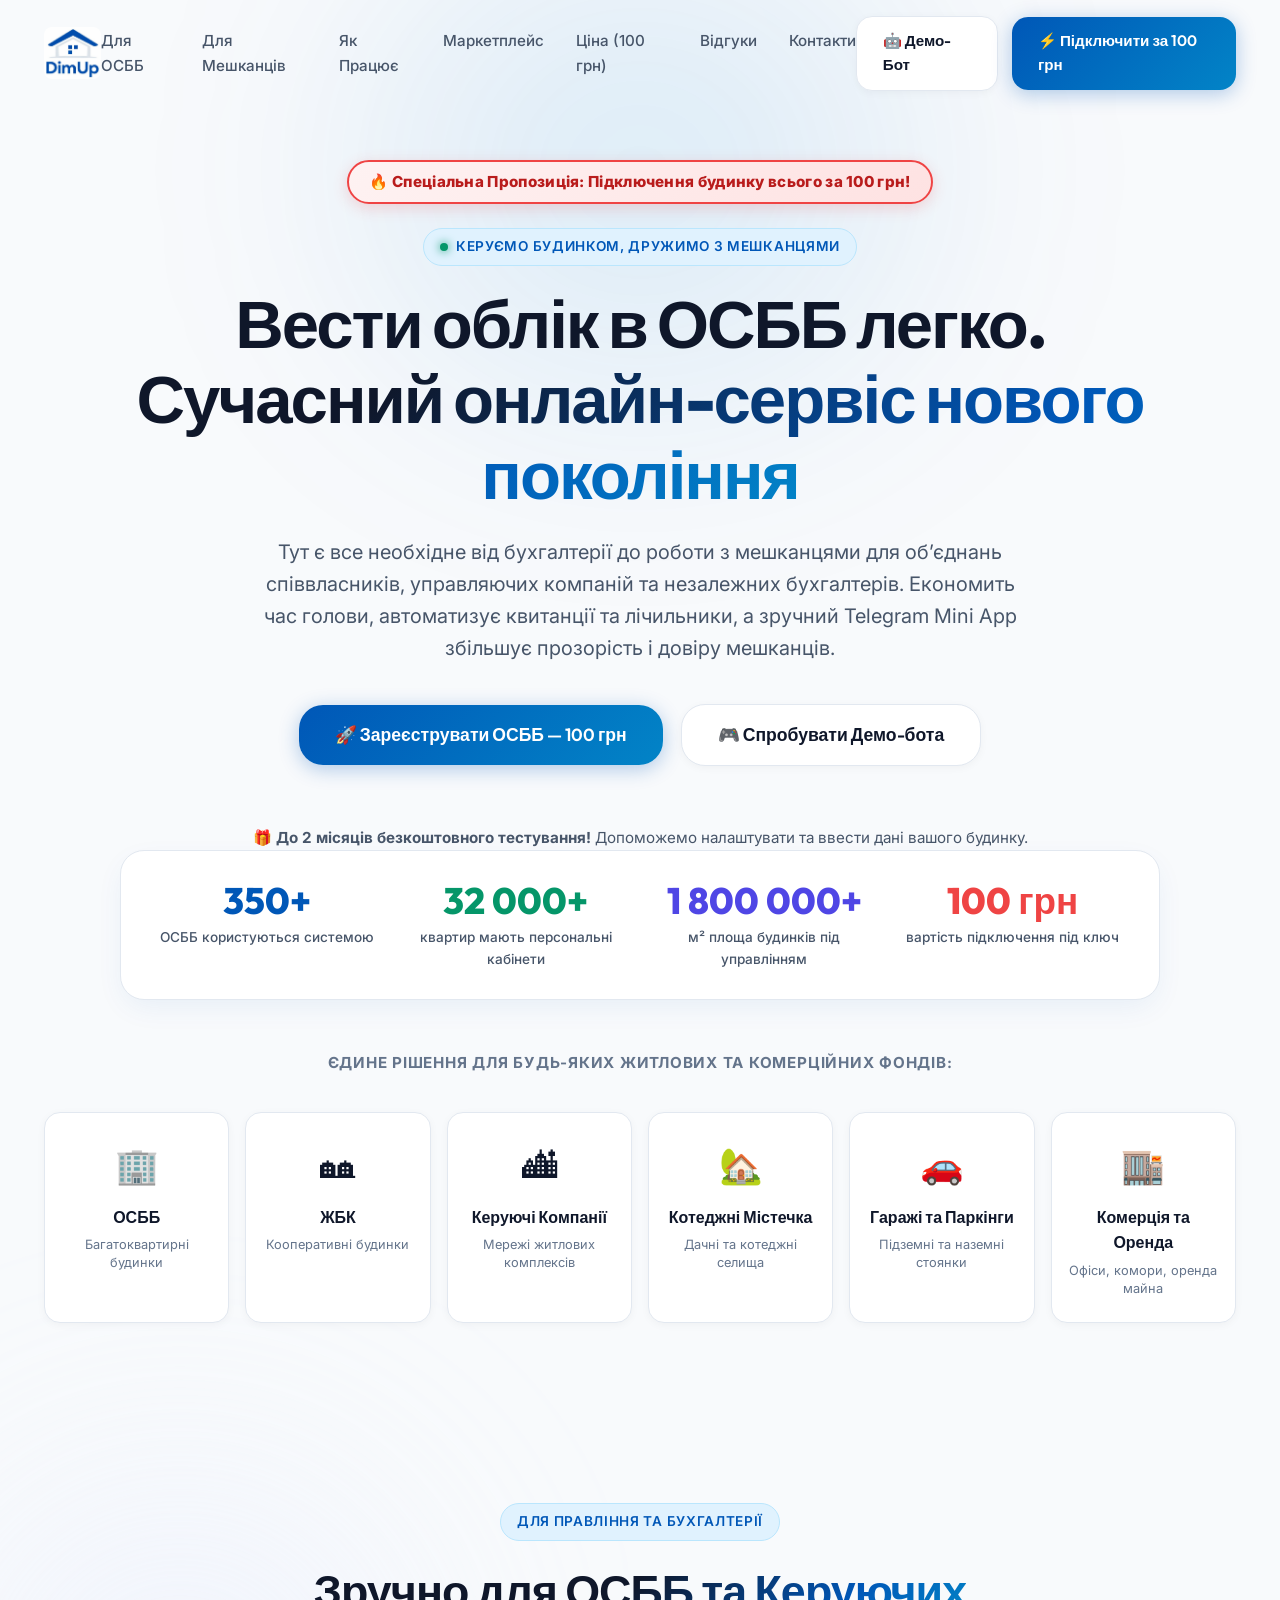
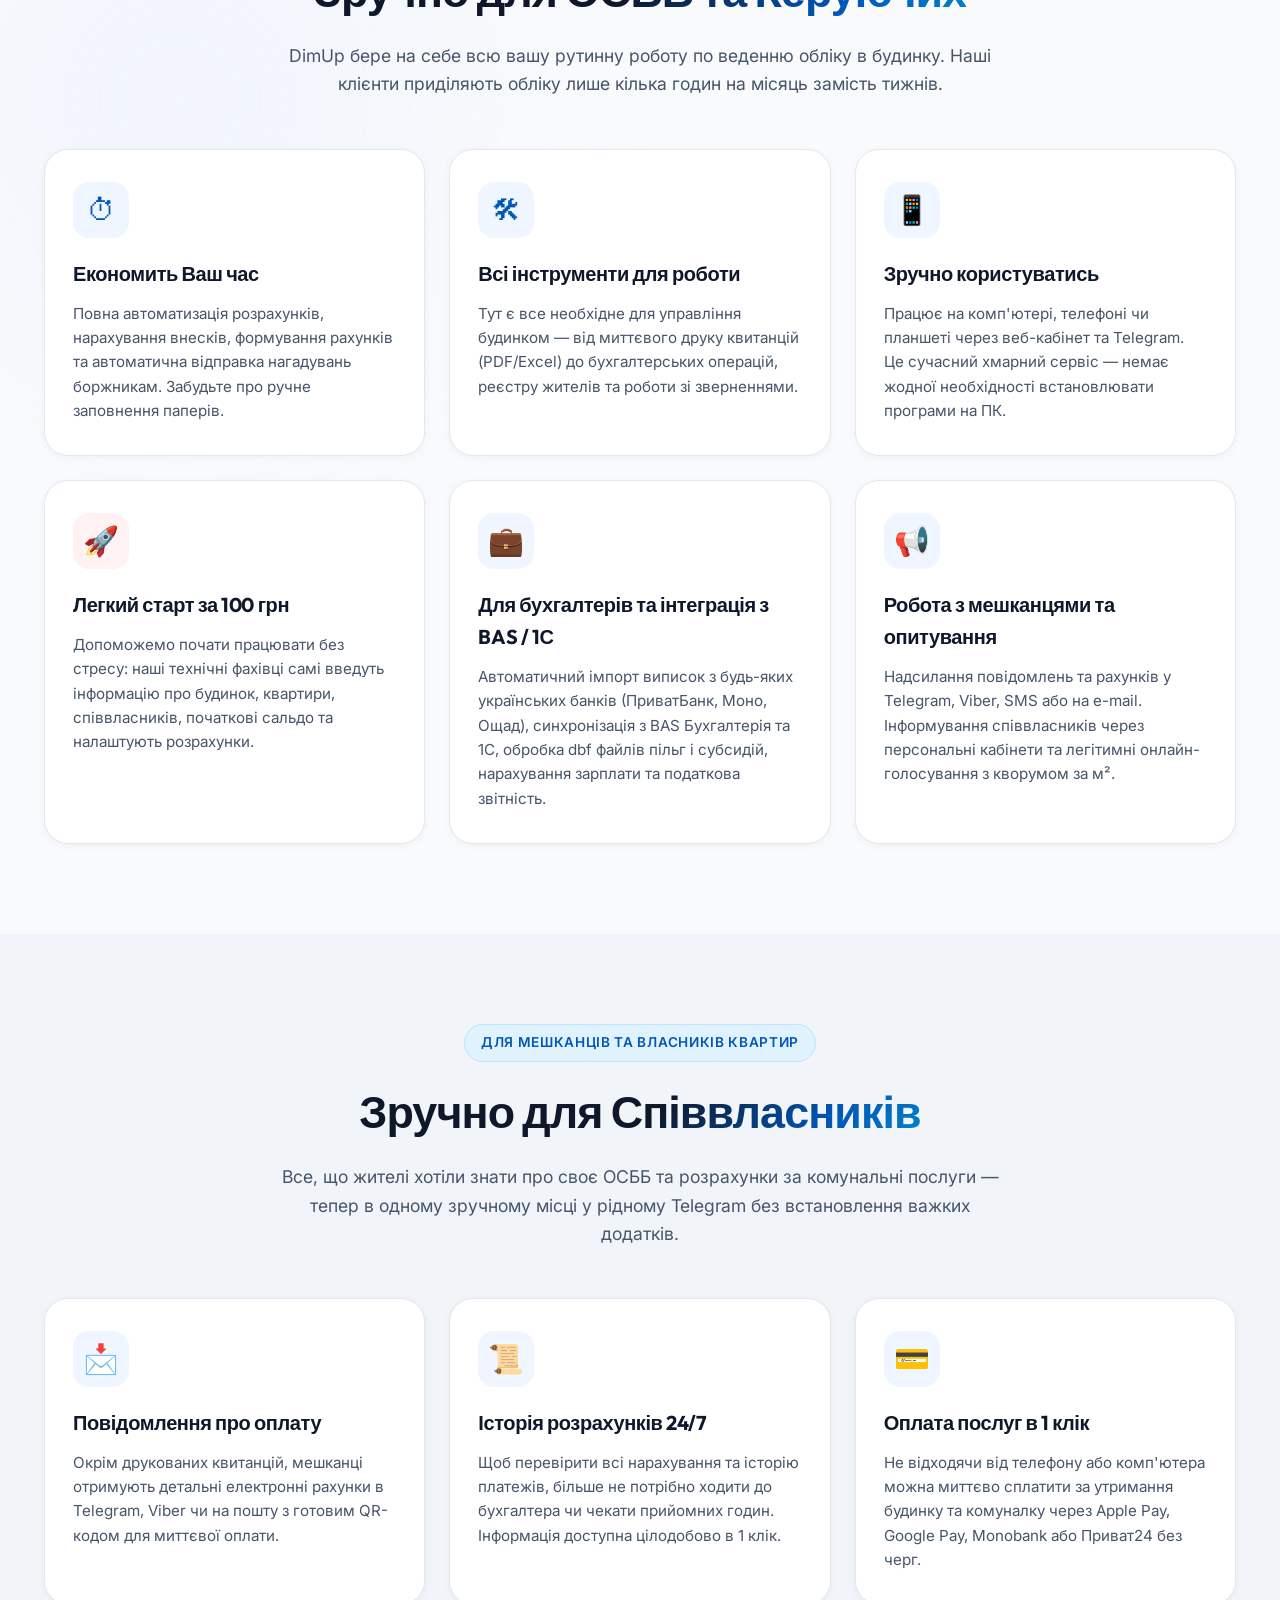
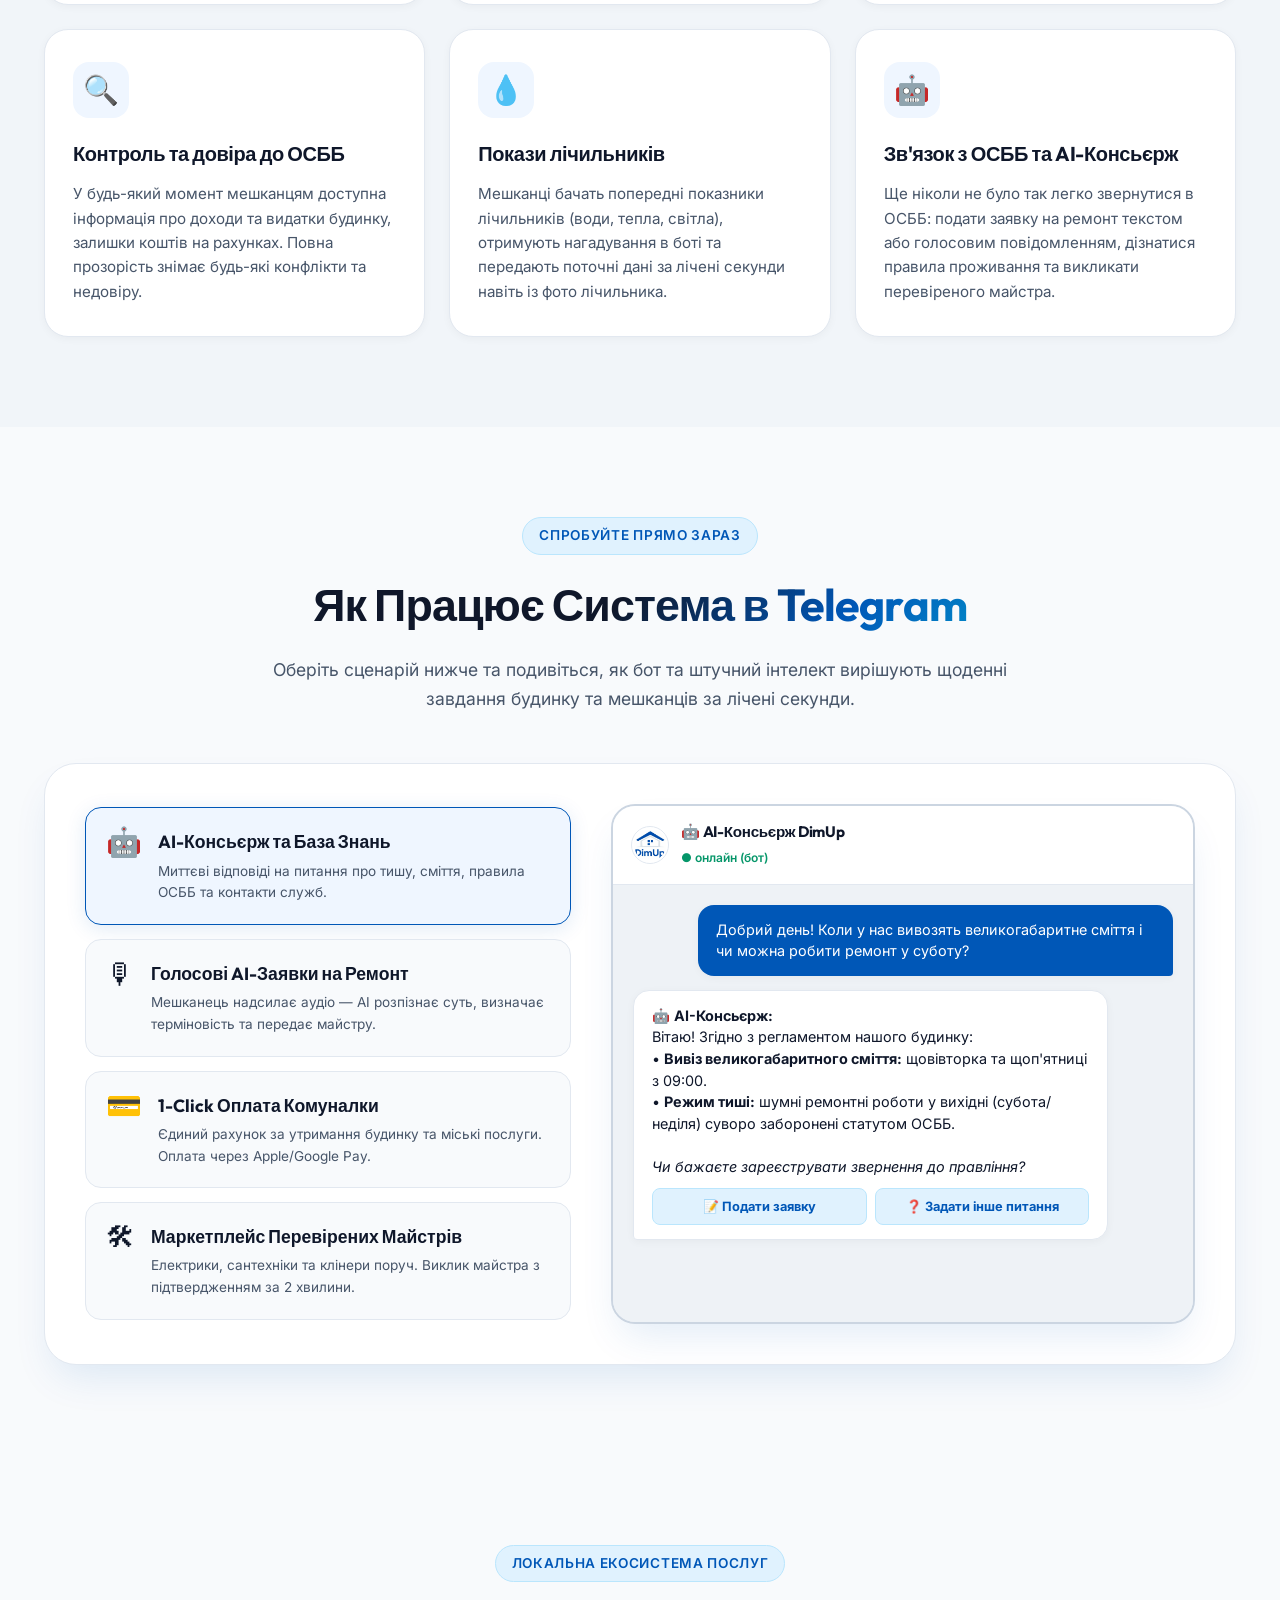
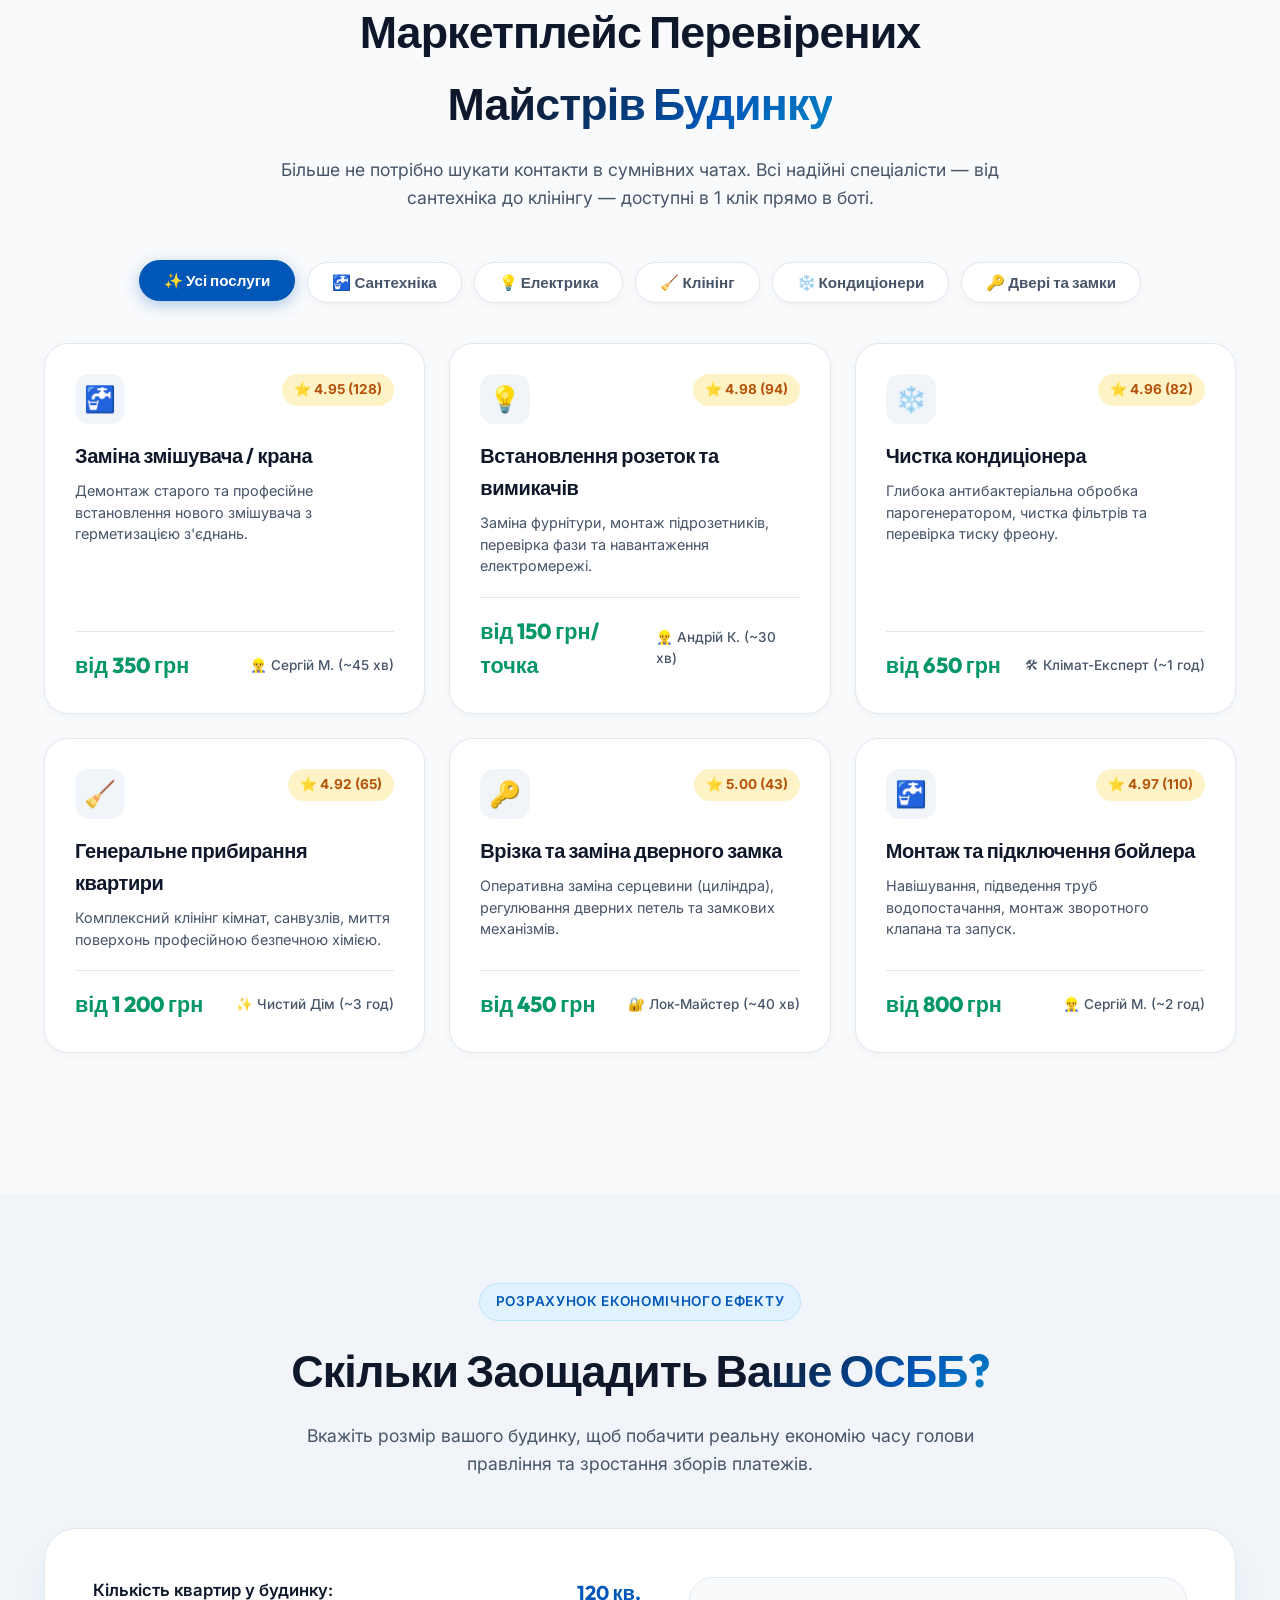
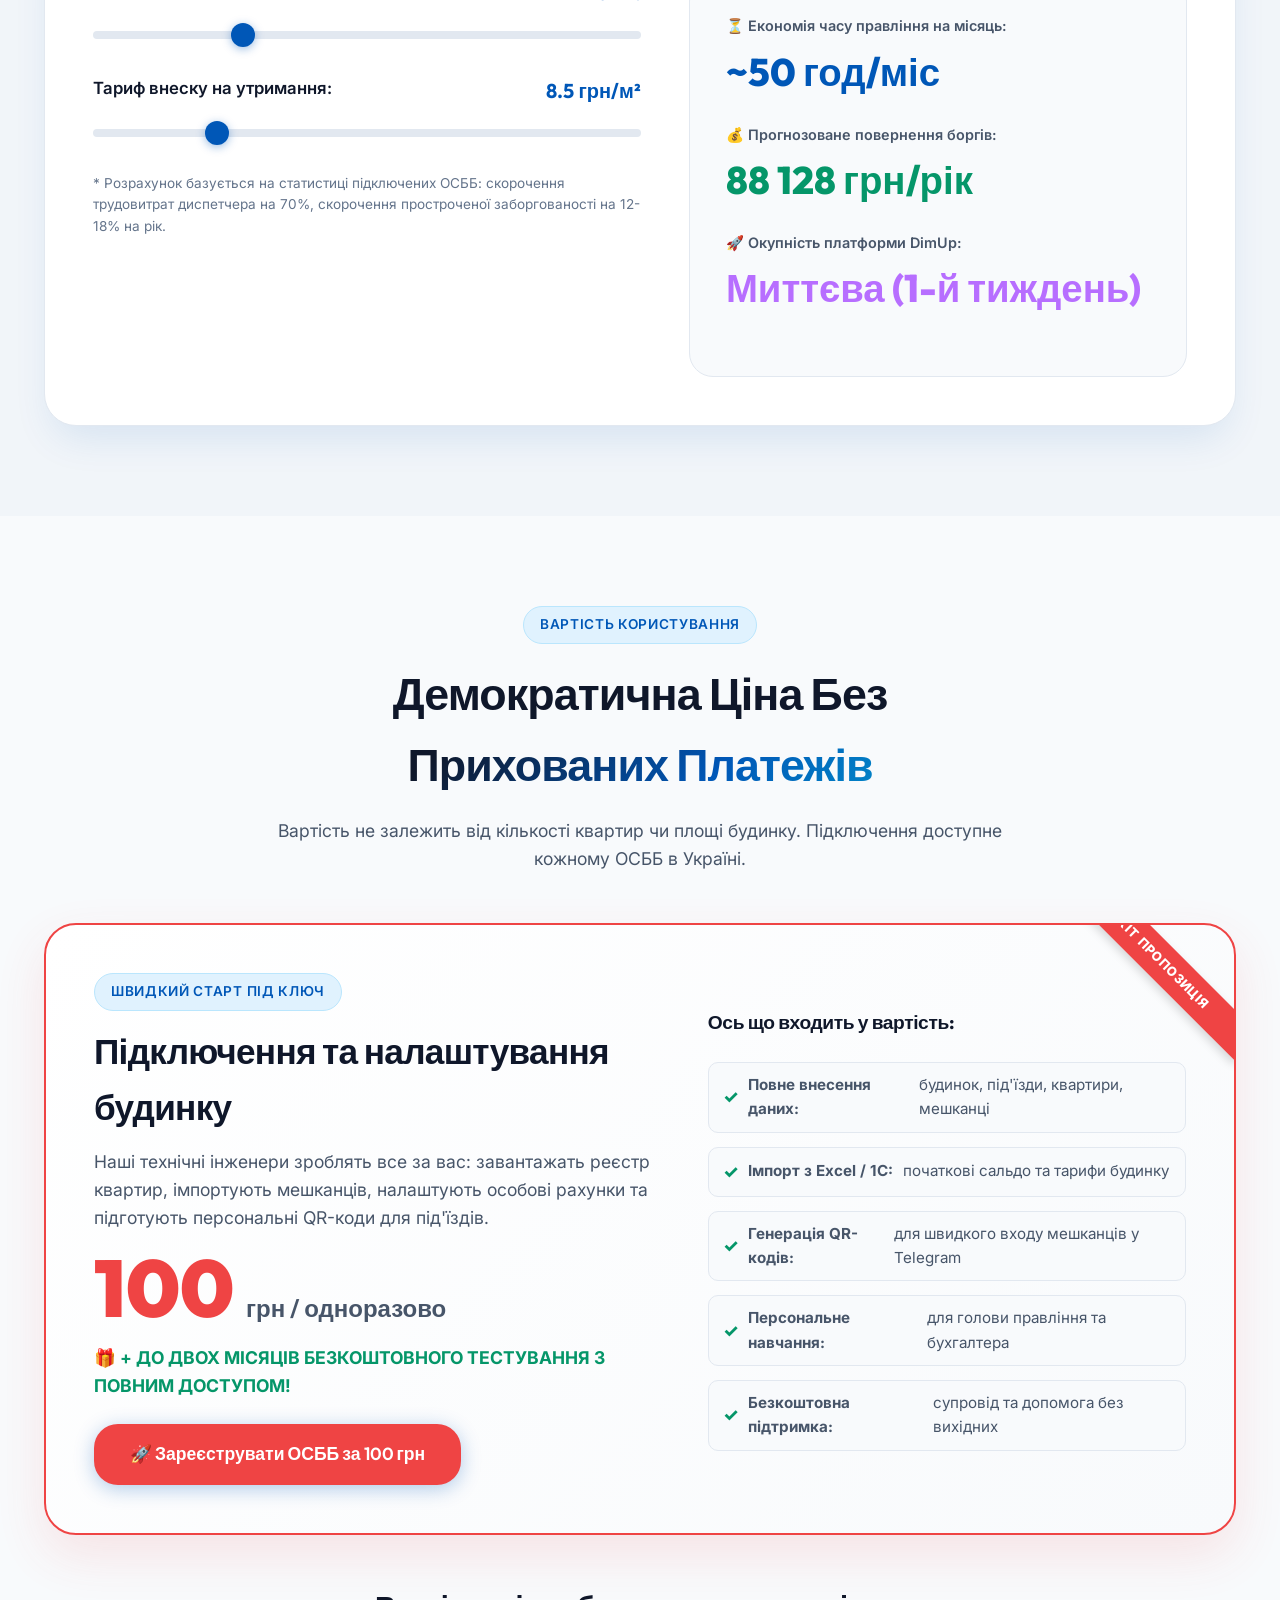
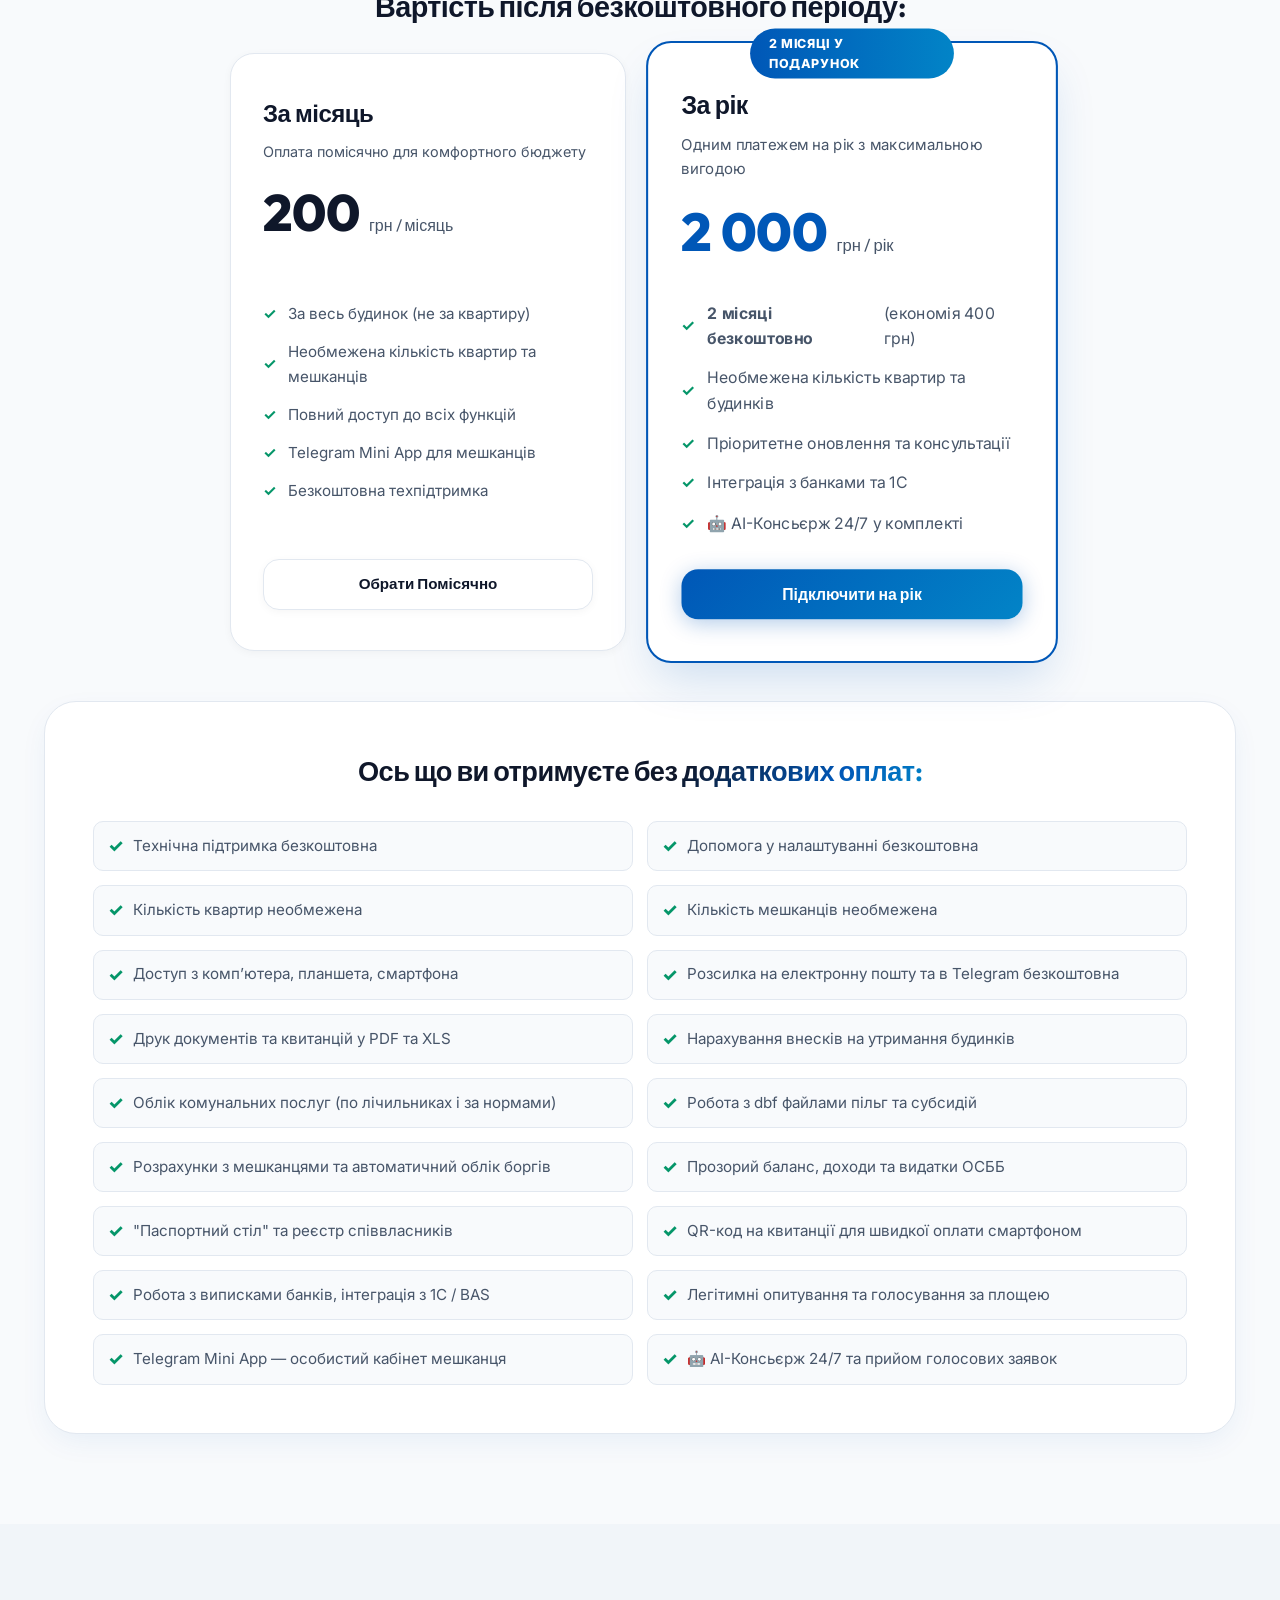
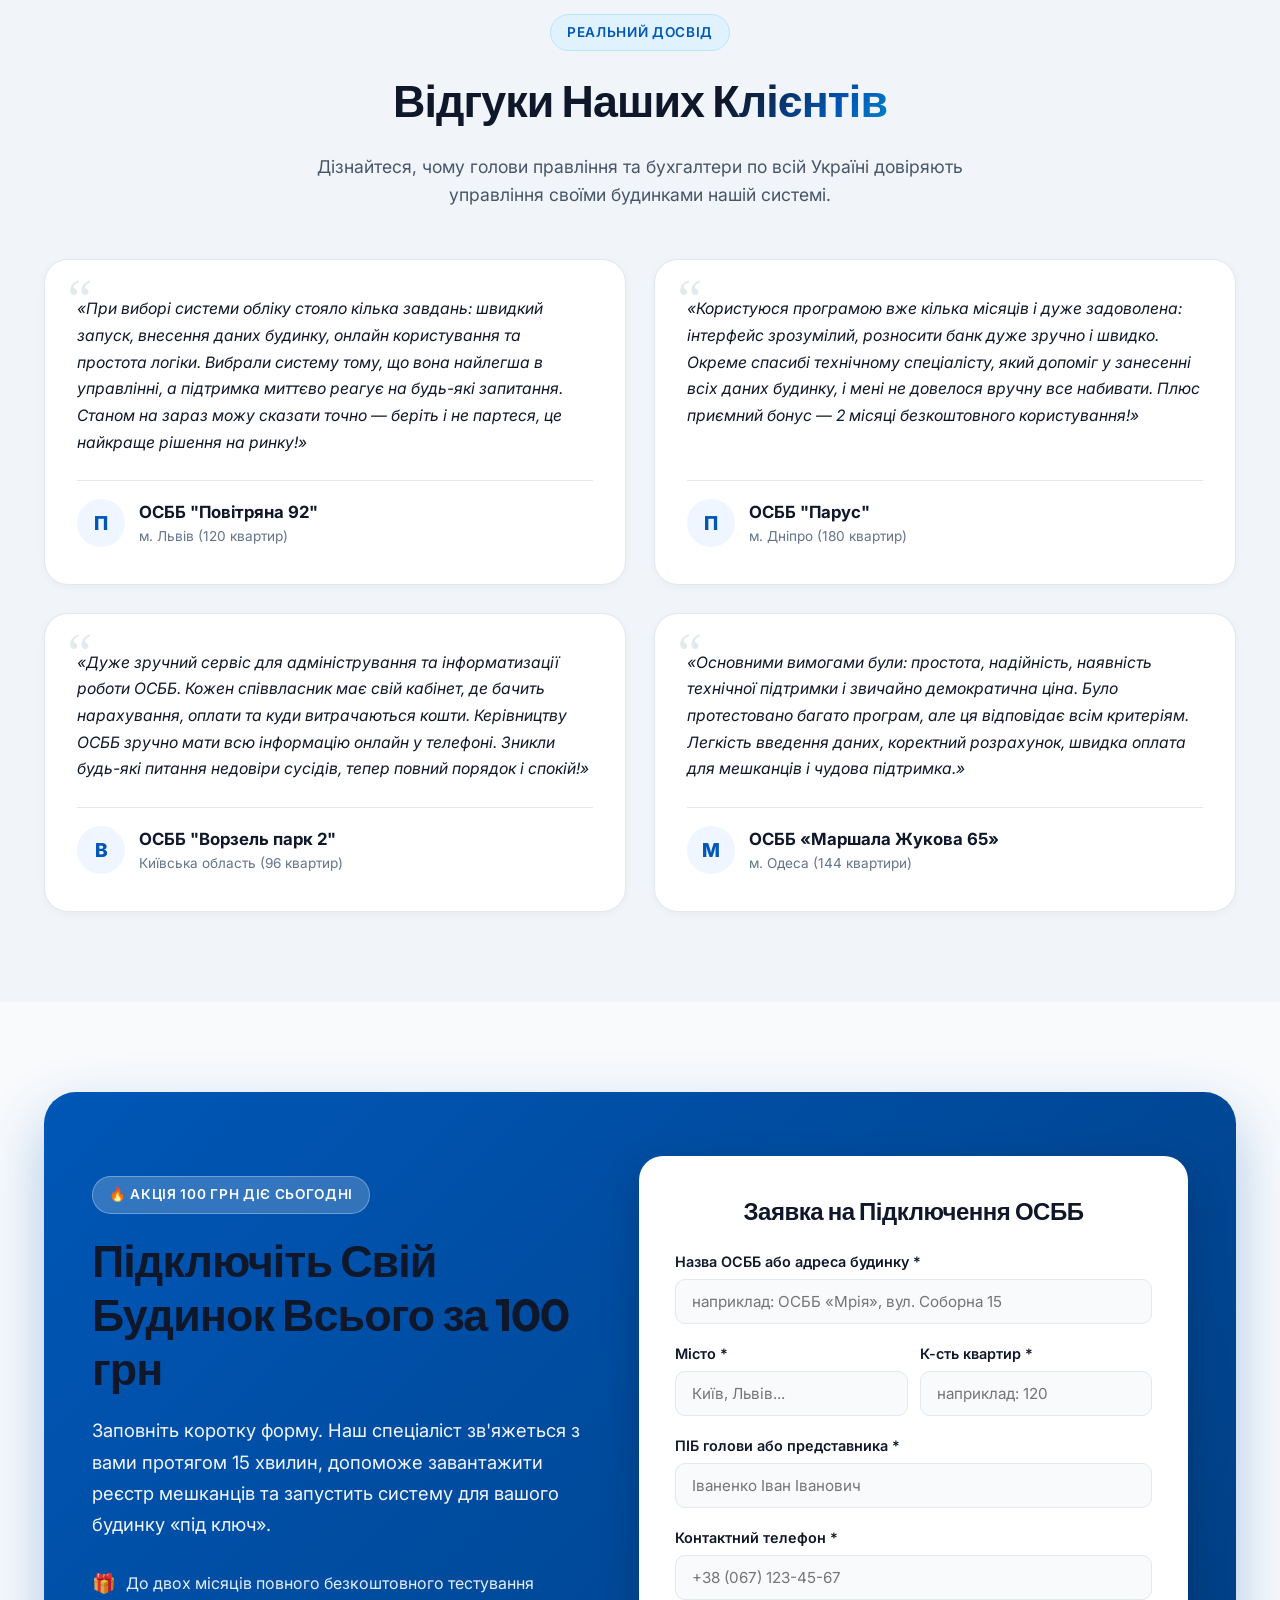
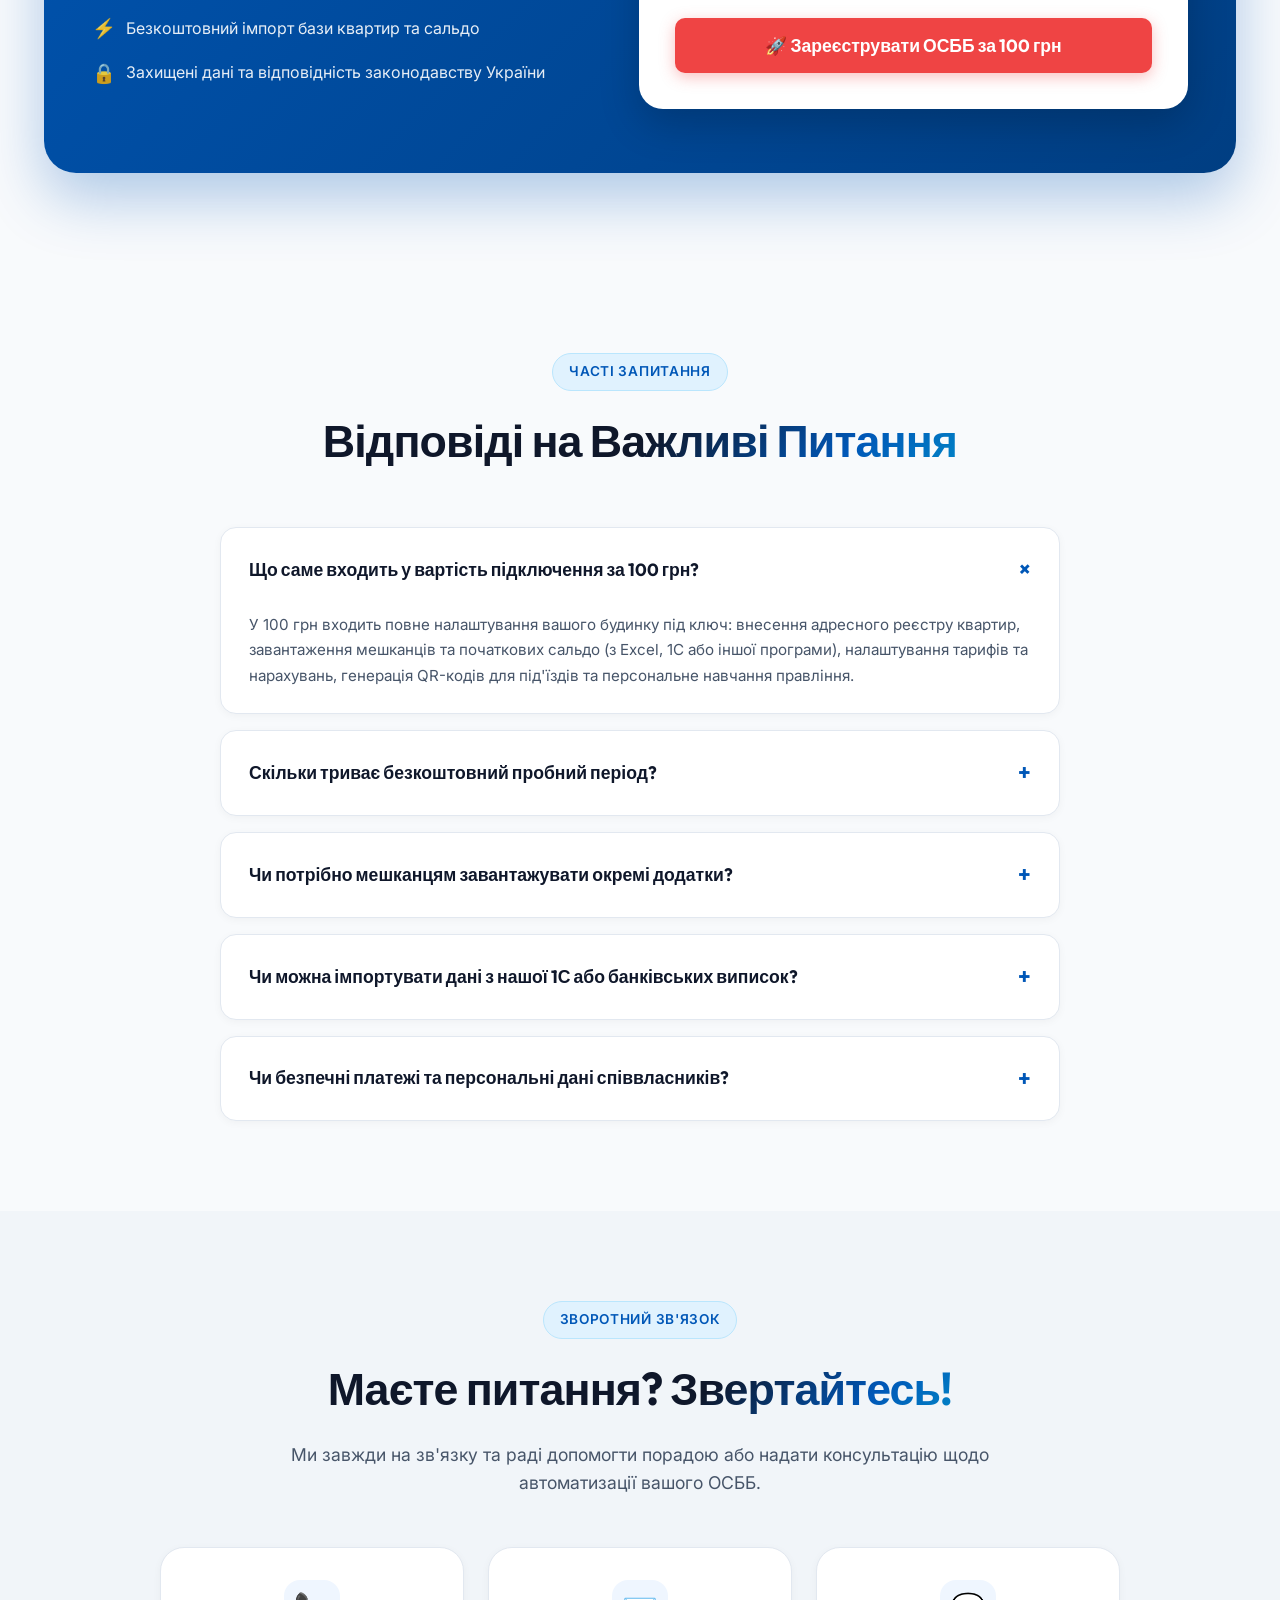
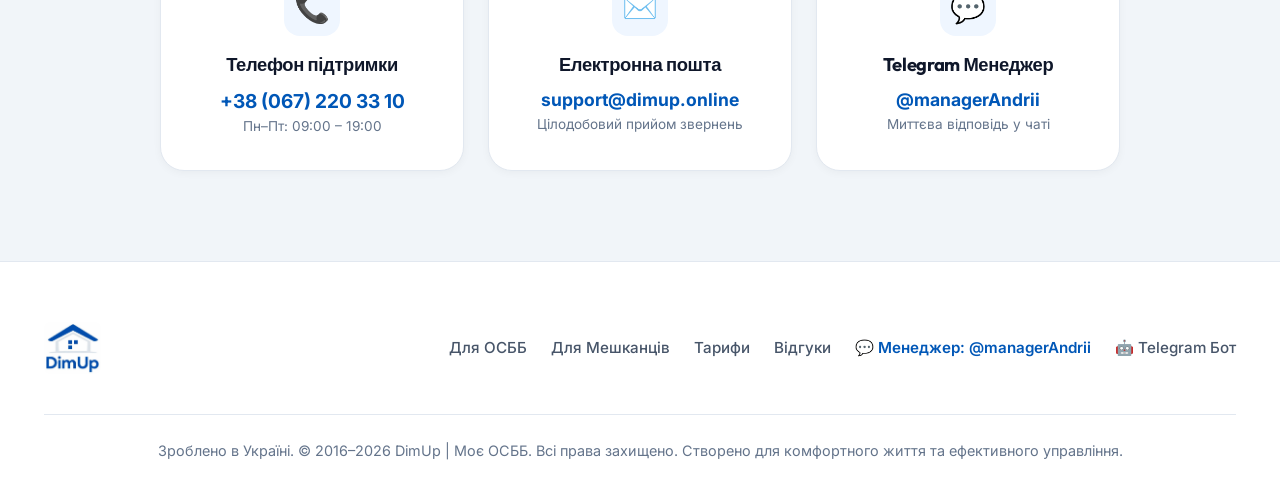
==== index.html @ 61036dd3 "Add modern sales landing page with 100 UAH offer and prepare for GitHub Pages" ====
<!DOCTYPE html>
<html lang="uk">
<head>
  <meta charset="UTF-8">
  <meta name="viewport" content="width=device-width, initial-scale=1.0">
  <title>DimUp | Моє ОСББ — Керуємо будинком, дружимо з мешканцями (Підключення за 100 грн)</title>
  <meta name="description" content="DimUp — онлайн сервіс та розумна система для ОСББ та управляючих компаній. Тут є все: від бухгалтерії та розрахунків до кабінетів у Telegram та 1-Click оплат. Підключення будинку всього 100 грн!">
  
  <!-- Favicon -->
  <link rel="icon" type="image/png" sizes="64x64" href="./app/webapp/static/images/favicon.png?v=2">
  <link rel="apple-touch-icon" sizes="128x128" href="./app/webapp/static/images/favicon-128.png?v=2">
  
  <!-- Styles -->
  <link rel="stylesheet" href="./app/webapp/static/css/landing.css?v=3">
</head>
<body>

  <!-- Ambient Glow Backgrounds -->
  <div class="ambient-glow glow-1"></div>
  <div class="ambient-glow glow-2"></div>
  <div class="ambient-glow glow-3"></div>

  <!-- Header Navigation -->
  <header class="header">
    <div class="container nav-container">
      <a href="#" class="logo-wrap">
        <img src="./app/webapp/static/images/logo.png" alt="DimUp Моє ОСББ Logo" class="brand-logo-img">
      </a>

      <ul class="nav-menu">
        <li><a href="#osbb" class="nav-link">Для ОСББ</a></li>
        <li><a href="#residents" class="nav-link">Для Мешканців</a></li>
        <li><a href="#simulator" class="nav-link">Як Працює</a></li>
        <li><a href="#marketplace" class="nav-link">Маркетплейс</a></li>
        <li><a href="#pricing" class="nav-link">Ціна (100 грн)</a></li>
        <li><a href="#reviews" class="nav-link">Відгуки</a></li>
        <li><a href="#contacts" class="nav-link">Контакти</a></li>
      </ul>

      <div class="nav-actions">
        <a href="https://t.me/me_DimUp_bot" target="_blank" class="btn btn-glass">
          <span>🤖 Демо-Бот</span>
        </a>
        <a href="#register" class="btn btn-primary">
          <span>⚡️ Підключити за 100 грн</span>
        </a>
      </div>
    </div>
  </header>

  <!-- Hero Section -->
  <section class="hero-section">
    <div class="container">
      <!-- 100 UAH Special Offer Badge -->
      <div class="promo-100-badge">
        <span>🔥 Спеціальна Пропозиція: Підключення будинку всього за 100 грн!</span>
      </div>

      <div class="badge badge-cyan hero-badge" style="display: flex; margin: 0 auto 20px auto; width: fit-content;">
        <span class="badge-pulse"></span>
        <span>Керуємо будинком, дружимо з мешканцями</span>
      </div>

      <h1 class="hero-title">
        Вести облік в ОСББ легко. <br>
        <span class="gradient-text">Сучасний онлайн-сервіс нового покоління</span>
      </h1>

      <p class="hero-subtitle">
        Тут є все необхідне від бухгалтерії до роботи з мешканцями для об’єднань співвласників, управляючих компаній та незалежних бухгалтерів. Економить час голови, автоматизує квитанції та лічильники, а зручний Telegram Mini App збільшує прозорість і довіру мешканців.
      </p>

      <div class="hero-cta-group">
        <a href="#register" class="btn btn-primary btn-lg">
          <span>🚀 Зареєструвати ОСББ — 100 грн</span>
        </a>
        <a href="https://t.me/me_DimUp_bot" target="_blank" class="btn btn-glass btn-lg">
          <span>🎮 Спробувати Демо-бота</span>
        </a>
      </div>

      <p style="margin-top: 14px; color: var(--text-muted); font-size: 0.95rem;">
        🎁 <b>До 2 місяців безкоштовного тестування!</b> Допоможемо налаштувати та ввести дані вашого будинку.
      </p>

      <!-- Stats Bar (Similar to osbb.online) -->
      <div class="stats-grid">
        <div class="stat-item">
          <div class="stat-value highlight-cyan">350+</div>
          <div class="stat-label">ОСББ користуються системою</div>
        </div>
        <div class="stat-item">
          <div class="stat-value highlight-green">32 000+</div>
          <div class="stat-label">квартир мають персональні кабінети</div>
        </div>
        <div class="stat-item">
          <div class="stat-value highlight-purple">1 800 000+</div>
          <div class="stat-label">м² площа будинків під управлінням</div>
        </div>
        <div class="stat-item">
          <div class="stat-value" style="color: #ef4444;">100 грн</div>
          <div class="stat-label">вартість підключення під ключ</div>
        </div>
      </div>

      <!-- Property Types Grid (Inspired by osbb-online.com.ua) -->
      <div style="margin-top: 50px; text-align: center;">
        <span style="font-size: 0.95rem; font-weight: 700; text-transform: uppercase; letter-spacing: 0.05em; color: var(--text-dim);">
          Єдине рішення для будь-яких житлових та комерційних фондів:
        </span>
        <div class="property-types-grid">
          <div class="prop-type-item">
            <div class="prop-type-icon">🏢</div>
            <div class="prop-type-title">ОСББ</div>
            <div class="prop-type-desc">Багатоквартирні будинки</div>
          </div>
          <div class="prop-type-item">
            <div class="prop-type-icon">🏘</div>
            <div class="prop-type-title">ЖБК</div>
            <div class="prop-type-desc">Кооперативні будинки</div>
          </div>
          <div class="prop-type-item">
            <div class="prop-type-icon">🏙</div>
            <div class="prop-type-title">Керуючі Компанії</div>
            <div class="prop-type-desc">Мережі житлових комплексів</div>
          </div>
          <div class="prop-type-item">
            <div class="prop-type-icon">🏡</div>
            <div class="prop-type-title">Котеджні Містечка</div>
            <div class="prop-type-desc">Дачні та котеджні селища</div>
          </div>
          <div class="prop-type-item">
            <div class="prop-type-icon">🚗</div>
            <div class="prop-type-title">Гаражі та Паркінги</div>
            <div class="prop-type-desc">Підземні та наземні стоянки</div>
          </div>
          <div class="prop-type-item">
            <div class="prop-type-icon">🏬</div>
            <div class="prop-type-title">Комерція та Оренда</div>
            <div class="prop-type-desc">Офіси, комори, оренда майна</div>
          </div>
        </div>
      </div>
    </div>
  </section>

  <!-- Section 1: Convenient for OSBB & Accountant (Зручно для ОСББ) -->
  <section id="osbb" class="section">
    <div class="container">
      <div class="section-header">
        <div class="badge badge-cyan">Для Правління та Бухгалтерії</div>
        <h2 class="section-title">Зручно для <span class="gradient-text">ОСББ та Керуючих</span></h2>
        <p class="section-desc">DimUp бере на себе всю вашу рутинну роботу по веденню обліку в будинку. Наші клієнти приділяють обліку лише кілька годин на місяць замість тижнів.</p>
      </div>

      <div class="benefits-cards-grid">
        <!-- 1 -->
        <div class="benefit-card">
          <div class="benefit-card-icon">⏱</div>
          <h3 class="benefit-card-title">Економить Ваш час</h3>
          <p class="benefit-card-desc">Повна автоматизація розрахунків, нарахування внесків, формування рахунків та автоматична відправка нагадувань боржникам. Забудьте про ручне заповнення паперів.</p>
        </div>

        <!-- 2 -->
        <div class="benefit-card">
          <div class="benefit-card-icon">🛠</div>
          <h3 class="benefit-card-title">Всі інструменти для роботи</h3>
          <p class="benefit-card-desc">Тут є все необхідне для управління будинком — від миттєвого друку квитанцій (PDF/Excel) до бухгалтерських операцій, реєстру жителів та роботи зі зверненнями.</p>
        </div>

        <!-- 3 -->
        <div class="benefit-card">
          <div class="benefit-card-icon">📱</div>
          <h3 class="benefit-card-title">Зручно користуватись</h3>
          <p class="benefit-card-desc">Працює на комп'ютері, телефоні чи планшеті через веб-кабінет та Telegram. Це сучасний хмарний сервіс — немає жодної необхідності встановлювати програми на ПК.</p>
        </div>

        <!-- 4 -->
        <div class="benefit-card">
          <div class="benefit-card-icon" style="background: #fef2f2; color: #ef4444;">🚀</div>
          <h3 class="benefit-card-title">Легкий старт за 100 грн</h3>
          <p class="benefit-card-desc">Допоможемо почати працювати без стресу: наші технічні фахівці самі введуть інформацію про будинок, квартири, співвласників, початкові сальдо та налаштують розрахунки.</p>
        </div>

        <!-- 5 -->
        <div class="benefit-card">
          <div class="benefit-card-icon">💼</div>
          <h3 class="benefit-card-title">Для бухгалтерів та інтеграція з BAS / 1С</h3>
          <p class="benefit-card-desc">Автоматичний імпорт виписок з будь-яких українських банків (ПриватБанк, Моно, Ощад), синхронізація з BAS Бухгалтерія та 1С, обробка dbf файлів пільг і субсидій, нарахування зарплати та податкова звітність.</p>
        </div>

        <!-- 6 -->
        <div class="benefit-card">
          <div class="benefit-card-icon">📢</div>
          <h3 class="benefit-card-title">Робота з мешканцями та опитування</h3>
          <p class="benefit-card-desc">Надсилання повідомлень та рахунків у Telegram, Viber, SMS або на e-mail. Інформування співвласників через персональні кабінети та легітимні онлайн-голосування з кворумом за м².</p>
        </div>
      </div>
    </div>
  </section>


  <!-- Section 2: Convenient for Co-Owners & Residents (Зручно для співвласників) -->
  <section id="residents" class="section" style="background: var(--bg-section-alt);">
    <div class="container">
      <div class="section-header">
        <div class="badge badge-cyan">Для Мешканців та Власників Квартир</div>
        <h2 class="section-title">Зручно для <span class="gradient-text">Співвласників</span></h2>
        <p class="section-desc">Все, що жителі хотіли знати про своє ОСББ та розрахунки за комунальні послуги — тепер в одному зручному місці у рідному Telegram без встановлення важких додатків.</p>
      </div>

      <div class="benefits-cards-grid">
        <!-- 1 -->
        <div class="benefit-card">
          <div class="benefit-card-icon">📩</div>
          <h3 class="benefit-card-title">Повідомлення про оплату</h3>
          <p class="benefit-card-desc">Окрім друкованих квитанцій, мешканці отримують детальні електронні рахунки в Telegram, Viber чи на пошту з готовим QR-кодом для миттєвої оплати.</p>
        </div>

        <!-- 2 -->
        <div class="benefit-card">
          <div class="benefit-card-icon">📜</div>
          <h3 class="benefit-card-title">Історія розрахунків 24/7</h3>
          <p class="benefit-card-desc">Щоб перевірити всі нарахування та історію платежів, більше не потрібно ходити до бухгалтера чи чекати прийомних годин. Інформація доступна цілодобово в 1 клік.</p>
        </div>

        <!-- 3 -->
        <div class="benefit-card">
          <div class="benefit-card-icon">💳</div>
          <h3 class="benefit-card-title">Оплата послуг в 1 клік</h3>
          <p class="benefit-card-desc">Не відходячи від телефону або комп'ютера можна миттєво сплатити за утримання будинку та комуналку через Apple Pay, Google Pay, Monobank або Приват24 без черг.</p>
        </div>

        <!-- 4 -->
        <div class="benefit-card">
          <div class="benefit-card-icon">🔍</div>
          <h3 class="benefit-card-title">Контроль та довіра до ОСББ</h3>
          <p class="benefit-card-desc">У будь-який момент мешканцям доступна інформація про доходи та видатки будинку, залишки коштів на рахунках. Повна прозорість знімає будь-які конфлікти та недовіру.</p>
        </div>

        <!-- 5 -->
        <div class="benefit-card">
          <div class="benefit-card-icon">💧</div>
          <h3 class="benefit-card-title">Покази лічильників</h3>
          <p class="benefit-card-desc">Мешканці бачать попередні показники лічильників (води, тепла, світла), отримують нагадування в боті та передають поточні дані за лічені секунди навіть із фото лічильника.</p>
        </div>

        <!-- 6 -->
        <div class="benefit-card">
          <div class="benefit-card-icon">🤖</div>
          <h3 class="benefit-card-title">Зв'язок з ОСББ та AI-Консьєрж</h3>
          <p class="benefit-card-desc">Ще ніколи не було так легко звернутися в ОСББ: подати заявку на ремонт текстом або голосовим повідомленням, дізнатися правила проживання та викликати перевіреного майстра.</p>
        </div>
      </div>
    </div>
  </section>

  <!-- Interactive Simulator Section -->
  <section id="simulator" class="section">
    <div class="container">
      <div class="section-header">
        <div class="badge badge-cyan">Спробуйте Прямо Зараз</div>
        <h2 class="section-title">Як Працює <span class="gradient-text">Система в Telegram</span></h2>
        <p class="section-desc">Оберіть сценарій нижче та подивіться, як бот та штучний інтелект вирішують щоденні завдання будинку та мешканців за лічені секунди.</p>
      </div>

      <div class="simulator-container">
        <!-- Tab Controls -->
        <div class="sim-nav">
          <div class="sim-tab-btn active" data-scene="concierge">
            <div class="sim-tab-icon">🤖</div>
            <div>
              <div class="sim-tab-title">AI-Консьєрж та База Знань</div>
              <div class="sim-tab-desc">Миттєві відповіді на питання про тишу, сміття, правила ОСББ та контакти служб.</div>
            </div>
          </div>

          <div class="sim-tab-btn" data-scene="ticket">
            <div class="sim-tab-icon">🎙</div>
            <div>
              <div class="sim-tab-title">Голосові AI-Заявки на Ремонт</div>
              <div class="sim-tab-desc">Мешканець надсилає аудіо — AI розпізнає суть, визначає терміновість та передає майстру.</div>
            </div>
          </div>

          <div class="sim-tab-btn" data-scene="payment">
            <div class="sim-tab-icon">💳</div>
            <div>
              <div class="sim-tab-title">1-Click Оплата Комуналки</div>
              <div class="sim-tab-desc">Єдиний рахунок за утримання будинку та міські послуги. Оплата через Apple/Google Pay.</div>
            </div>
          </div>

          <div class="sim-tab-btn" data-scene="marketplace">
            <div class="sim-tab-icon">🛠</div>
            <div>
              <div class="sim-tab-title">Маркетплейс Перевірених Майстрів</div>
              <div class="sim-tab-desc">Електрики, сантехніки та клінери поруч. Виклик майстра з підтвердженням за 2 хвилини.</div>
            </div>
          </div>
        </div>

        <!-- Simulated Phone Frame -->
        <div class="tg-device">
          <div class="tg-header">
            <img src="./app/webapp/static/images/logo.png" alt="DimUp Bot" class="tg-avatar-img">
            <div class="tg-info">
              <h4 id="simTitle">🤖 AI-Консьєрж DimUp</h4>
              <span>● онлайн (бот)</span>
            </div>
          </div>
          <div class="tg-chat-body" id="simChat">
            <!-- Messages inserted dynamically via JS -->
          </div>
        </div>
      </div>
    </div>
  </section>

  <!-- Marketplace Section -->
  <section id="marketplace" class="section">
    <div class="container">
      <div class="section-header">
        <div class="badge badge-cyan">Локальна Екосистема Послуг</div>
        <h2 class="section-title">Маркетплейс Перевірених <br><span class="gradient-text">Майстрів Будинку</span></h2>
        <p class="section-desc">Більше не потрібно шукати контакти в сумнівних чатах. Всі надійні спеціалісти — від сантехніка до клінінгу — доступні в 1 клік прямо в боті.</p>
      </div>

      <!-- Category Filter Chips -->
      <div class="mkt-filters">
        <button class="mkt-filter-btn active" data-cat="all">✨ Усі послуги</button>
        <button class="mkt-filter-btn" data-cat="plumbing">🚰 Сантехніка</button>
        <button class="mkt-filter-btn" data-cat="electricity">💡 Електрика</button>
        <button class="mkt-filter-btn" data-cat="cleaning">🧹 Клінінг</button>
        <button class="mkt-filter-btn" data-cat="climate">❄️ Кондиціонери</button>
        <button class="mkt-filter-btn" data-cat="doors">🔑 Двері та замки</button>
      </div>

      <!-- Marketplace Cards Grid -->
      <div class="mkt-grid">
        <!-- Card 1 -->
        <div class="mkt-card" data-cat="plumbing">
          <div>
            <div class="mkt-card-header">
              <div class="mkt-icon">🚰</div>
              <div class="mkt-rating">⭐ 4.95 (128)</div>
            </div>
            <h3 class="mkt-service-title">Заміна змішувача / крана</h3>
            <p class="mkt-service-desc">Демонтаж старого та професійне встановлення нового змішувача з герметизацією з'єднань.</p>
          </div>
          <div class="mkt-meta">
            <div class="mkt-price">від 350 грн</div>
            <div class="mkt-master-badge">👷‍♂️ Сергій М. (~45 хв)</div>
          </div>
        </div>

        <!-- Card 2 -->
        <div class="mkt-card" data-cat="electricity">
          <div>
            <div class="mkt-card-header">
              <div class="mkt-icon">💡</div>
              <div class="mkt-rating">⭐ 4.98 (94)</div>
            </div>
            <h3 class="mkt-service-title">Встановлення розеток та вимикачів</h3>
            <p class="mkt-service-desc">Заміна фурнітури, монтаж підрозетників, перевірка фази та навантаження електромережі.</p>
          </div>
          <div class="mkt-meta">
            <div class="mkt-price">від 150 грн/точка</div>
            <div class="mkt-master-badge">👷‍♂️ Андрій К. (~30 хв)</div>
          </div>
        </div>

        <!-- Card 3 -->
        <div class="mkt-card" data-cat="climate">
          <div>
            <div class="mkt-card-header">
              <div class="mkt-icon">❄️</div>
              <div class="mkt-rating">⭐ 4.96 (82)</div>
            </div>
            <h3 class="mkt-service-title">Чистка кондиціонера</h3>
            <p class="mkt-service-desc">Глибока антибактеріальна обробка парогенератором, чистка фільтрів та перевірка тиску фреону.</p>
          </div>
          <div class="mkt-meta">
            <div class="mkt-price">від 650 грн</div>
            <div class="mkt-master-badge">🛠 Клімат-Експерт (~1 год)</div>
          </div>
        </div>

        <!-- Card 4 -->
        <div class="mkt-card" data-cat="cleaning">
          <div>
            <div class="mkt-card-header">
              <div class="mkt-icon">🧹</div>
              <div class="mkt-rating">⭐ 4.92 (65)</div>
            </div>
            <h3 class="mkt-service-title">Генеральне прибирання квартири</h3>
            <p class="mkt-service-desc">Комплексний клінінг кімнат, санвузлів, миття поверхонь професійною безпечною хімією.</p>
          </div>
          <div class="mkt-meta">
            <div class="mkt-price">від 1 200 грн</div>
            <div class="mkt-master-badge">✨ Чистий Дім (~3 год)</div>
          </div>
        </div>

        <!-- Card 5 -->
        <div class="mkt-card" data-cat="doors">
          <div>
            <div class="mkt-card-header">
              <div class="mkt-icon">🔑</div>
              <div class="mkt-rating">⭐ 5.00 (43)</div>
            </div>
            <h3 class="mkt-service-title">Врізка та заміна дверного замка</h3>
            <p class="mkt-service-desc">Оперативна заміна серцевини (циліндра), регулювання дверних петель та замкових механізмів.</p>
          </div>
          <div class="mkt-meta">
            <div class="mkt-price">від 450 грн</div>
            <div class="mkt-master-badge">🔐 Лок-Майстер (~40 хв)</div>
          </div>
        </div>

        <!-- Card 6 -->
        <div class="mkt-card" data-cat="plumbing">
          <div>
            <div class="mkt-card-header">
              <div class="mkt-icon">🚰</div>
              <div class="mkt-rating">⭐ 4.97 (110)</div>
            </div>
            <h3 class="mkt-service-title">Монтаж та підключення бойлера</h3>
            <p class="mkt-service-desc">Навішування, підведення труб водопостачання, монтаж зворотного клапана та запуск.</p>
          </div>
          <div class="mkt-meta">
            <div class="mkt-price">від 800 грн</div>
            <div class="mkt-master-badge">👷‍♂️ Сергій М. (~2 год)</div>
          </div>
        </div>
      </div>
    </div>
  </section>

  <!-- ROI / Savings Calculator Section -->
  <section id="calculator" class="section" style="background: var(--bg-section-alt);">
    <div class="container">
      <div class="section-header">
        <div class="badge badge-cyan">Розрахунок Економічного Ефекту</div>
        <h2 class="section-title">Скільки Заощадить <span class="gradient-text">Ваше ОСББ?</span></h2>
        <p class="section-desc">Вкажіть розмір вашого будинку, щоб побачити реальну економію часу голови правління та зростання зборів платежів.</p>
      </div>

      <div class="calc-card">
        <div class="calc-inputs">
          <div class="calc-group">
            <label>
              <span>Кількість квартир у будинку:</span>
              <span id="aptVal" class="calc-val-badge">120 кв.</span>
            </label>
            <input type="range" id="aptSlider" class="calc-slider" min="20" max="400" step="5" value="120">
          </div>

          <div class="calc-group">
            <label>
              <span>Тариф внеску на утримання:</span>
              <span id="tariffVal" class="calc-val-badge">8.50 грн/м²</span>
            </label>
            <input type="range" id="tariffSlider" class="calc-slider" min="4.0" max="25.0" step="0.5" value="8.5">
          </div>

          <p style="color: var(--text-dim); font-size: 0.85rem;">
            * Розрахунок базується на статистиці підключених ОСББ: скорочення трудовитрат диспетчера на 70%, скорочення простроченої заборгованості на 12-18% на рік.
          </p>
        </div>

        <div class="calc-results">
          <div class="calc-res-item">
            <div class="calc-res-label">⏳ Економія часу правління на місяць:</div>
            <div class="calc-res-num" id="resHours" style="color: var(--primary);">~50 год/міс</div>
          </div>

          <div class="calc-res-item">
            <div class="calc-res-label">💰 Прогнозоване повернення боргів:</div>
            <div class="calc-res-num" id="resDebt" style="color: var(--accent-emerald);">~88 000 грн/рік</div>
          </div>

          <div class="calc-res-item">
            <div class="calc-res-label">🚀 Окупність платформи DimUp:</div>
            <div class="calc-res-num" id="resPayback" style="color: #b76eff;">1-й місяць</div>
          </div>
        </div>
      </div>
    </div>
  </section>

  <!-- Section 3: Pricing & 100 UAH Special Offer (Вартість користування) -->
  <section id="pricing" class="section">
    <div class="container">
      <div class="section-header">
        <div class="badge badge-cyan">Вартість Користування</div>
        <h2 class="section-title">Демократична Ціна <span class="gradient-text">Без Прихованих Платежів</span></h2>
        <p class="section-desc">Вартість не залежить від кількості квартир чи площі будинку. Підключення доступне кожному ОСББ в Україні.</p>
      </div>

      <!-- Spotlight: 100 UAH Connection Offer -->
      <div class="pricing-100-spotlight">
        <div class="pricing-100-badge">ХІТ ПРОПОЗИЦІЯ</div>
        <div class="pricing-100-content">
          <div>
            <div class="badge badge-cyan" style="margin-bottom: 12px;">Швидкий Старт Під Ключ</div>
            <h3 style="font-size: 2.2rem; font-family: var(--font-heading); margin-bottom: 12px; color: var(--text-main);">
              Підключення та налаштування будинку
            </h3>
            <p style="font-size: 1.1rem; color: var(--text-muted); line-height: 1.6;">
              Наші технічні інженери зроблять все за вас: завантажать реєстр квартир, імпортують мешканців, налаштують особові рахунки та підготують персональні QR-коди для під'їздів.
            </p>
            
            <div class="price-big-100">
              100 <span>грн / одноразово</span>
            </div>

            <p style="color: var(--accent-emerald); font-weight: 700; font-size: 1.1rem; margin-bottom: 24px;">
              🎁 + ДО ДВОХ МІСЯЦІВ БЕЗКОШТОВНОГО ТЕСТУВАННЯ З ПОВНИМ ДОСТУПОМ!
            </p>

            <a href="#register" class="btn btn-primary btn-lg" style="background: #ef4444; border-color: #ef4444;">
              <span>🚀 Зареєструвати ОСББ за 100 грн</span>
            </a>
          </div>

          <!-- What's included checklist -->
          <div>
            <h4 style="font-size: 1.2rem; font-family: var(--font-heading); margin-bottom: 16px; color: var(--text-main);">
              Ось що входить у вартість:
            </h4>
            <div class="inclusions-grid" style="grid-template-columns: 1fr;">
              <div class="inclusion-item"><span>✓</span> <b>Повне внесення даних:</b> будинок, під'їзди, квартири, мешканці</div>
              <div class="inclusion-item"><span>✓</span> <b>Імпорт з Excel / 1C:</b> початкові сальдо та тарифи будинку</div>
              <div class="inclusion-item"><span>✓</span> <b>Генерація QR-кодів:</b> для швидкого входу мешканців у Telegram</div>
              <div class="inclusion-item"><span>✓</span> <b>Персональне навчання:</b> для голови правління та бухгалтера</div>
              <div class="inclusion-item"><span>✓</span> <b>Безкоштовна підтримка:</b> супровід та допомога без вихідних</div>
            </div>
          </div>
        </div>
      </div>

      <!-- Monthly vs Yearly Plans after trial -->
      <h3 style="text-align: center; font-size: 1.8rem; font-family: var(--font-heading); margin: 40px 0 24px;">
        Вартість після безкоштовного періоду:
      </h3>

      <div class="pricing-grid" style="grid-template-columns: repeat(2, 1fr); max-width: 820px; margin: 0 auto 50px auto;">
        <!-- Monthly -->
        <div class="price-card">
          <div class="price-header">
            <h3>За місяць</h3>
            <div class="price-desc">Оплата помісячно для комфортного бюджету</div>
            <div class="price-amount">200 <span>грн / місяць</span></div>
          </div>

          <ul class="price-features">
            <li><span>✓</span> За весь будинок (не за квартиру)</li>
            <li><span>✓</span> Необмежена кількість квартир та мешканців</li>
            <li><span>✓</span> Повний доступ до всіх функцій</li>
            <li><span>✓</span> Telegram Mini App для мешканців</li>
            <li><span>✓</span> Безкоштовна техпідтримка</li>
          </ul>

          <a href="#register" class="btn btn-glass">Обрати Помісячно</a>
        </div>

        <!-- Yearly (Featured) -->
        <div class="price-card featured">
          <div class="price-badge-pop">2 Місяці у подарунок</div>
          <div class="price-header">
            <h3>За рік</h3>
            <div class="price-desc">Одним платежем на рік з максимальною вигодою</div>
            <div class="price-amount" style="color: var(--primary);">2 000 <span>грн / рік</span></div>
          </div>

          <ul class="price-features">
            <li><span>✓</span> <b>2 місяці безкоштовно</b> (економія 400 грн)</li>
            <li><span>✓</span> Необмежена кількість квартир та будинків</li>
            <li><span>✓</span> Пріоритетне оновлення та консультації</li>
            <li><span>✓</span> Інтеграція з банками та 1С</li>
            <li><span>✓</span> 🤖 AI-Консьєрж 24/7 у комплекті</li>
          </ul>

          <a href="#register" class="btn btn-primary">Підключити на рік</a>
        </div>
      </div>

      <!-- Complete All-Inclusive Features (as on osbb.online) -->
      <div style="background: #ffffff; border: 1px solid var(--border-light); border-radius: var(--radius-xl); padding: 48px; box-shadow: var(--shadow-md);">
        <h3 style="font-size: 1.7rem; font-family: var(--font-heading); text-align: center; margin-bottom: 28px;">
          Ось що ви отримуєте <span class="gradient-text">без додаткових оплат:</span>
        </h3>

        <div class="inclusions-grid">
          <div class="inclusion-item"><span>✓</span> Технічна підтримка безкоштовна</div>
          <div class="inclusion-item"><span>✓</span> Допомога у налаштуванні безкоштовна</div>
          <div class="inclusion-item"><span>✓</span> Кількість квартир необмежена</div>
          <div class="inclusion-item"><span>✓</span> Кількість мешканців необмежена</div>
          <div class="inclusion-item"><span>✓</span> Доступ з комп’ютера, планшета, смартфона</div>
          <div class="inclusion-item"><span>✓</span> Розсилка на електронну пошту та в Telegram безкоштовна</div>
          <div class="inclusion-item"><span>✓</span> Друк документів та квитанцій у PDF та XLS</div>
          <div class="inclusion-item"><span>✓</span> Нарахування внесків на утримання будинків</div>
          <div class="inclusion-item"><span>✓</span> Облік комунальних послуг (по лічильниках і за нормами)</div>
          <div class="inclusion-item"><span>✓</span> Робота з dbf файлами пільг та субсидій</div>
          <div class="inclusion-item"><span>✓</span> Розрахунки з мешканцями та автоматичний облік боргів</div>
          <div class="inclusion-item"><span>✓</span> Прозорий баланс, доходи та видатки ОСББ</div>
          <div class="inclusion-item"><span>✓</span> "Паспортний стіл" та реєстр співвласників</div>
          <div class="inclusion-item"><span>✓</span> QR-код на квитанції для швидкої оплати смартфоном</div>
          <div class="inclusion-item"><span>✓</span> Робота з виписками банків, інтеграція з 1С / BAS</div>
          <div class="inclusion-item"><span>✓</span> Легітимні опитування та голосування за площею</div>
          <div class="inclusion-item"><span>✓</span> Telegram Mini App — особистий кабінет мешканця</div>
          <div class="inclusion-item"><span>✓</span> 🤖 AI-Консьєрж 24/7 та прийом голосових заявок</div>
        </div>
      </div>
    </div>
  </section>

  <!-- Section 4: Real Customer Reviews (Відгуки клієнтів, як на osbb.online) -->
  <section id="reviews" class="section" style="background: var(--bg-section-alt);">
    <div class="container">
      <div class="section-header">
        <div class="badge badge-cyan">Реальний Досвід</div>
        <h2 class="section-title">Відгуки Наших <span class="gradient-text">Клієнтів</span></h2>
        <p class="section-desc">Дізнайтеся, чому голови правління та бухгалтери по всій Україні довіряють управління своїми будинками нашій системі.</p>
      </div>

      <div class="reviews-grid">
        <!-- Review 1 -->
        <div class="review-card">
          <div class="review-quote">
            «При виборі системи обліку стояло кілька завдань: швидкий запуск, внесення даних будинку, онлайн користування та простота логіки. Вибрали систему тому, що вона найлегша в управлінні, а підтримка миттєво реагує на будь-які запитання. Станом на зараз можу сказати точно — беріть і не партеся, це найкраще рішення на ринку!»
          </div>
          <div class="review-author">
            <div class="review-avatar">П</div>
            <div>
              <div class="review-author-name">ОСББ "Повітряна 92"</div>
              <div class="review-author-city">м. Львів (120 квартир)</div>
            </div>
          </div>
        </div>

        <!-- Review 2 -->
        <div class="review-card">
          <div class="review-quote">
            «Користуюся програмою вже кілька місяців і дуже задоволена: інтерфейс зрозумілий, розносити банк дуже зручно і швидко. Окреме спасибі технічному спеціалісту, який допоміг у занесенні всіх даних будинку, і мені не довелося вручну все набивати. Плюс приємний бонус — 2 місяці безкоштовного користування!»
          </div>
          <div class="review-author">
            <div class="review-avatar">П</div>
            <div>
              <div class="review-author-name">ОСББ "Парус"</div>
              <div class="review-author-city">м. Дніпро (180 квартир)</div>
            </div>
          </div>
        </div>

        <!-- Review 3 -->
        <div class="review-card">
          <div class="review-quote">
            «Дуже зручний сервіс для адміністрування та інформатизації роботи ОСББ. Кожен співвласник має свій кабінет, де бачить нарахування, оплати та куди витрачаються кошти. Керівництву ОСББ зручно мати всю інформацію онлайн у телефоні. Зникли будь-які питання недовіри сусідів, тепер повний порядок і спокій!»
          </div>
          <div class="review-author">
            <div class="review-avatar">В</div>
            <div>
              <div class="review-author-name">ОСББ "Ворзель парк 2"</div>
              <div class="review-author-city">Київська область (96 квартир)</div>
            </div>
          </div>
        </div>

        <!-- Review 4 -->
        <div class="review-card">
          <div class="review-quote">
            «Основними вимогами були: простота, надійність, наявність технічної підтримки і звичайно демократична ціна. Було протестовано багато програм, але ця відповідає всім критеріям. Легкість введення даних, коректний розрахунок, швидка оплата для мешканців і чудова підтримка.»
          </div>
          <div class="review-author">
            <div class="review-avatar">М</div>
            <div>
              <div class="review-author-name">ОСББ «Маршала Жукова 65»</div>
              <div class="review-author-city">м. Одеса (144 квартири)</div>
            </div>
          </div>
        </div>
      </div>
    </div>
  </section>

  <!-- Section 5: Lead Capture Registration Form (Зареєструвати ОСББ за 100 грн) -->
  <section id="register" class="section">
    <div class="container">
      <div class="registration-section">
        <div class="reg-grid">
          <div>
            <div class="badge badge-cyan" style="background: rgba(255,255,255,0.2); color: #ffffff; border-color: rgba(255,255,255,0.3); margin-bottom: 20px;">
              🔥 Акція 100 грн діє сьогодні
            </div>
            <h2 style="font-size: 2.8rem; font-family: var(--font-heading); margin-bottom: 20px; line-height: 1.2;">
              Підключіть Свій Будинок Всього за 100 грн
            </h2>
            <p style="font-size: 1.15rem; opacity: 0.95; line-height: 1.7; margin-bottom: 28px;">
              Заповніть коротку форму. Наш спеціаліст зв'яжеться з вами протягом 15 хвилин, допоможе завантажити реєстр мешканців та запустить систему для вашого будинку «під ключ».
            </p>

            <div style="display: flex; flex-direction: column; gap: 14px; opacity: 0.9;">
              <div style="display: flex; align-items: center; gap: 10px;">
                <span style="font-size: 1.2rem;">🎁</span> До двох місяців повного безкоштовного тестування
              </div>
              <div style="display: flex; align-items: center; gap: 10px;">
                <span style="font-size: 1.2rem;">⚡️</span> Безкоштовний імпорт бази квартир та сальдо
              </div>
              <div style="display: flex; align-items: center; gap: 10px;">
                <span style="font-size: 1.2rem;">🔒</span> Захищені дані та відповідність законодавству України
              </div>
            </div>
          </div>

          <!-- Form Card -->
          <div class="reg-form-card">
            <h3 style="font-size: 1.5rem; font-family: var(--font-heading); margin-bottom: 20px; text-align: center;">
              Заявка на Підключення ОСББ
            </h3>

            <form id="leadForm">
              <div class="form-group">
                <label for="osbbName">Назва ОСББ або адреса будинку *</label>
                <input type="text" id="osbbName" class="form-control" placeholder="наприклад: ОСББ «Мрія», вул. Соборна 15" required>
              </div>

              <div class="form-group" style="display: grid; grid-template-columns: 1fr 1fr; gap: 12px;">
                <div>
                  <label for="osbbCity">Місто *</label>
                  <input type="text" id="osbbCity" class="form-control" placeholder="Київ, Львів..." required>
                </div>
                <div>
                  <label for="osbbApts">К-сть квартир *</label>
                  <input type="number" id="osbbApts" class="form-control" placeholder="наприклад: 120" required>
                </div>
              </div>

              <div class="form-group">
                <label for="contactName">ПІБ голови або представника *</label>
                <input type="text" id="contactName" class="form-control" placeholder="Іваненко Іван Іванович" required>
              </div>

              <div class="form-group">
                <label for="contactPhone">Контактний телефон *</label>
                <input type="tel" id="contactPhone" class="form-control" placeholder="+38 (067) 123-45-67" required>
              </div>

              <button type="submit" class="btn-submit-red" style="margin-top: 10px;">
                <span>🚀 Зареєструвати ОСББ за 100 грн</span>
              </button>

              <div id="formSuccess" style="display: none; margin-top: 16px; padding: 14px; background: #ecfdf5; border: 1px solid #10b981; border-radius: var(--radius-sm); color: #065f46; font-size: 0.95rem; text-align: center;">
                ✅ <b>Дякуємо! Вашу заявку прийнято.</b><br>
                Спеціаліст DimUp зв'яжеться з вами найближчим часом.
              </div>
            </form>
          </div>
        </div>
      </div>
    </div>
  </section>

  <!-- FAQ Section -->
  <section id="faq" class="section">
    <div class="container">
      <div class="section-header">
        <div class="badge badge-cyan">Часті Запитання</div>
        <h2 class="section-title">Відповіді на <span class="gradient-text">Важливі Питання</span></h2>
      </div>

      <div class="faq-grid">
        <div class="faq-item open">
          <div class="faq-question">
            <span>Що саме входить у вартість підключення за 100 грн?</span>
            <span class="faq-toggle-icon">+</span>
          </div>
          <div class="faq-answer">
            У 100 грн входить повне налаштування вашого будинку під ключ: внесення адресного реєстру квартир, завантаження мешканців та початкових сальдо (з Excel, 1С або іншої програми), налаштування тарифів та нарахувань, генерація QR-кодів для під'їздів та персональне навчання правління.
          </div>
        </div>

        <div class="faq-item">
          <div class="faq-question">
            <span>Скільки триває безкоштовний пробний період?</span>
            <span class="faq-toggle-icon">+</span>
          </div>
          <div class="faq-answer">
            Після реєстрації ви користуєтеся системою безкоштовно до 2 місяців. У цей період вам доступні абсолютно всі функції без жодних обмежень, щоб ви та мешканці переконалися в зручності.
          </div>
        </div>

        <div class="faq-item">
          <div class="faq-question">
            <span>Чи потрібно мешканцям завантажувати окремі додатки?</span>
            <span class="faq-toggle-icon">+</span>
          </div>
          <div class="faq-answer">
            Ні! У цьому головна перевага нашої системи. Все працює у звичному месенджері Telegram через графічний кабінет (Mini App). Не треба завантажувати важкі програми з App Store / Google Play чи згадувати логіни та паролі.
          </div>
        </div>

        <div class="faq-item">
          <div class="faq-question">
            <span>Чи можна імпортувати дані з нашої 1С або банківських виписок?</span>
            <span class="faq-toggle-icon">+</span>
          </div>
          <div class="faq-answer">
            Так! Система підтримує імпорт банківських виписок будь-яких українських банків (ПриватБанк, Monobank, Ощадбанк, Райффайзен тощо), інтеграцію з 1С / BAS та обробку стандартних dbf-файлів пільг та субсидій соцзахисту.
          </div>
        </div>

        <div class="faq-item">
          <div class="faq-question">
            <span>Чи безпечні платежі та персональні дані співвласників?</span>
            <span class="faq-toggle-icon">+</span>
          </div>
          <div class="faq-answer">
            Абсолютно. Всі платіжні операції здійснюються через захищені шлюзи офіційних банківських еквайєрів за стандартом безпеки PCI DSS. Персональні дані зберігаються відповідно до Закону України «Про захист персональних даних».
          </div>
        </div>
      </div>
    </div>
  </section>

  <!-- Contacts Section (як на osbb.online) -->
  <section id="contacts" class="section" style="background: var(--bg-section-alt);">
    <div class="container">
      <div class="section-header">
        <div class="badge badge-cyan">Зворотний Зв'язок</div>
        <h2 class="section-title">Маєте питання? <span class="gradient-text">Звертайтесь!</span></h2>
        <p class="section-desc">Ми завжди на зв'язку та раді допомогти порадою або надати консультацію щодо автоматизації вашого ОСББ.</p>
      </div>

      <div style="display: grid; grid-template-columns: repeat(3, 1fr); gap: 24px; max-width: 960px; margin: 0 auto;">
        <div class="benefit-card" style="text-align: center; align-items: center;">
          <div class="benefit-card-icon" style="margin-bottom: 14px;">📞</div>
          <h4 style="font-size: 1.15rem; margin-bottom: 6px;">Телефон підтримки</h4>
          <p style="color: var(--primary); font-weight: 700; font-size: 1.2rem;">+38 (067) 220 33 10</p>
          <span style="font-size: 0.85rem; color: var(--text-dim);">Пн–Пт: 09:00 – 19:00</span>
        </div>

        <div class="benefit-card" style="text-align: center; align-items: center;">
          <div class="benefit-card-icon" style="margin-bottom: 14px;">✉️</div>
          <h4 style="font-size: 1.15rem; margin-bottom: 6px;">Електронна пошта</h4>
          <p style="color: var(--primary); font-weight: 700; font-size: 1.1rem;">support@dimup.online</p>
          <span style="font-size: 0.85rem; color: var(--text-dim);">Цілодобовий прийом звернень</span>
        </div>

        <div class="benefit-card" style="text-align: center; align-items: center;">
          <div class="benefit-card-icon" style="margin-bottom: 14px;">💬</div>
          <h4 style="font-size: 1.15rem; margin-bottom: 6px;">Telegram Менеджер</h4>
          <a href="https://t.me/managerAndrii" target="_blank" style="color: var(--primary); font-weight: 700; font-size: 1.1rem; text-decoration: none;">@managerAndrii</a>
          <span style="font-size: 0.85rem; color: var(--text-dim);">Миттєва відповідь у чаті</span>
        </div>
      </div>
    </div>
  </section>

  <!-- Footer -->
  <footer class="footer">
    <div class="container">
      <div class="footer-top">
        <a href="#" class="logo-wrap">
          <img src="./app/webapp/static/images/logo.png" alt="DimUp AI Logo" class="brand-logo-img">
        </a>
        <div style="display: flex; gap: 24px; flex-wrap: wrap; align-items: center;">
          <a href="#osbb" class="nav-link">Для ОСББ</a>
          <a href="#residents" class="nav-link">Для Мешканців</a>
          <a href="#pricing" class="nav-link">Тарифи</a>
          <a href="#reviews" class="nav-link">Відгуки</a>
          <a href="https://t.me/managerAndrii" target="_blank" class="nav-link" style="color: var(--primary); font-weight: 600;">💬 Менеджер: @managerAndrii</a>
          <a href="https://t.me/me_DimUp_bot" target="_blank" class="nav-link">🤖 Telegram Бот</a>
        </div>
      </div>
      <div class="footer-bottom">
        <p>Зроблено в Україні. © 2016–2026 DimUp | Моє ОСББ. Всі права захищено. Створено для комфортного життя та ефективного управління.</p>
      </div>
    </div>
  </footer>

  <!-- Scripts -->
  <script src="./app/webapp/static/js/landing.js"></script>
</body>
</html>
---- app/webapp/static/css/landing.css ----
@import url('https://fonts.googleapis.com/css2?family=Outfit:wght@300;400;500;600;700;800;900&family=Inter:wght@300;400;500;600;700&display=swap');

:root {
  --bg-main: #f8fafc;
  --bg-section-alt: #f1f5f9;
  --bg-card: #ffffff;
  --bg-card-hover: #ffffff;
  --bg-glass: rgba(255, 255, 255, 0.85);
  
  --border-light: #e2e8f0;
  --border-glass: rgba(0, 87, 183, 0.12);
  --border-hover: rgba(0, 87, 183, 0.35);
  
  --primary: #0057b7;
  --primary-hover: #004394;
  --primary-glow: rgba(0, 87, 183, 0.25);
  --primary-light: #eff6ff;
  
  --secondary: #0284c7;
  --secondary-glow: rgba(2, 132, 199, 0.25);
  
  --accent-emerald: #059669;
  --accent-emerald-light: #ecfdf5;
  --accent-amber: #d97706;
  --accent-amber-light: #fffbeb;
  
  --text-main: #0f172a;
  --text-muted: #475569;
  --text-dim: #64748b;
  
  --font-heading: 'Outfit', sans-serif;
  --font-body: 'Inter', sans-serif;
  
  --radius-sm: 10px;
  --radius-md: 16px;
  --radius-lg: 24px;
  --radius-xl: 32px;
  
  --shadow-sm: 0 2px 8px rgba(0, 0, 0, 0.04);
  --shadow-md: 0 10px 30px -5px rgba(0, 87, 183, 0.08);
  --shadow-lg: 0 20px 40px -10px rgba(0, 87, 183, 0.12);
  --shadow-hover: 0 22px 45px -10px rgba(0, 87, 183, 0.18);
  
  --transition: all 0.3s cubic-bezier(0.16, 1, 0.3, 1);
}

* {
  margin: 0;
  padding: 0;
  box-sizing: border-box;
}

html {
  scroll-behavior: smooth;
  font-size: 16px;
}

body {
  background-color: var(--bg-main);
  color: var(--text-main);
  font-family: var(--font-body);
  overflow-x: hidden;
  line-height: 1.6;
  position: relative;
}

/* Light Mode Ambient Glow Gradients */
.ambient-glow {
  position: absolute;
  border-radius: 50%;
  filter: blur(120px);
  pointer-events: none;
  z-index: 0;
  opacity: 0.55;
}

.glow-1 {
  top: -80px;
  left: 50%;
  transform: translateX(-50%);
  width: 750px;
  height: 500px;
  background: radial-gradient(circle, rgba(14, 165, 233, 0.25) 0%, rgba(0, 87, 183, 0.15) 50%, transparent 80%);
}

.glow-2 {
  top: 1400px;
  left: -120px;
  width: 600px;
  height: 600px;
  background: radial-gradient(circle, rgba(224, 231, 255, 0.9) 0%, transparent 70%);
}

.glow-3 {
  top: 2800px;
  right: -100px;
  width: 650px;
  height: 650px;
  background: radial-gradient(circle, rgba(209, 250, 229, 0.8) 0%, transparent 70%);
}

/* Container */
.container {
  max-width: 1240px;
  margin: 0 auto;
  padding: 0 24px;
  position: relative;
  z-index: 1;
}

/* Typography & Badges */
h1, h2, h3, h4, .brand-logo {
  font-family: var(--font-heading);
  font-weight: 700;
  letter-spacing: -0.02em;
  color: var(--text-main);
}

.gradient-text {
  background: linear-gradient(135deg, #0f172a 20%, #0057b7 70%, #0284c7 100%);
  -webkit-background-clip: text;
  -webkit-text-fill-color: transparent;
}

.gradient-text-emerald {
  background: linear-gradient(135deg, #0f172a 20%, #059669 80%);
  -webkit-background-clip: text;
  -webkit-text-fill-color: transparent;
}

.badge {
  display: inline-flex;
  align-items: center;
  gap: 8px;
  padding: 7px 16px;
  border-radius: 999px;
  font-size: 0.85rem;
  font-weight: 600;
  text-transform: uppercase;
  letter-spacing: 0.05em;
}

.badge-cyan {
  color: var(--primary);
  background: #e0f2fe;
  border: 1px solid #bae6fd;
}

.badge-pulse {
  width: 8px;
  height: 8px;
  border-radius: 50%;
  background-color: var(--accent-emerald);
  box-shadow: 0 0 10px var(--accent-emerald);
  animation: pulse 2s infinite;
}

@keyframes pulse {
  0% { transform: scale(0.95); box-shadow: 0 0 0 0 rgba(5, 150, 105, 0.7); }
  70% { transform: scale(1); box-shadow: 0 0 0 8px rgba(5, 150, 105, 0); }
  100% { transform: scale(0.95); box-shadow: 0 0 0 0 rgba(5, 150, 105, 0); }
}

/* Header & Nav */
.header {
  position: fixed;
  top: 0;
  left: 0;
  right: 0;
  z-index: 100;
  padding: 16px 0;
  transition: var(--transition);
}

.header.scrolled {
  background: rgba(255, 255, 255, 0.92);
  backdrop-filter: blur(20px);
  border-bottom: 1px solid var(--border-light);
  box-shadow: 0 4px 20px rgba(0, 0, 0, 0.03);
  padding: 12px 0;
}

.nav-container {
  display: flex;
  justify-content: space-between;
  align-items: center;
}

.logo-wrap {
  display: flex;
  align-items: center;
  gap: 12px;
  text-decoration: none;
}

.brand-logo-img {
  height: 52px;
  width: auto;
  object-fit: contain;
  border-radius: 8px;
  transition: var(--transition);
}

.brand-logo-img:hover {
  transform: scale(1.05);
}

.nav-menu {
  display: flex;
  gap: 32px;
  list-style: none;
}

.nav-link {
  color: var(--text-muted);
  text-decoration: none;
  font-weight: 500;
  font-size: 0.95rem;
  transition: var(--transition);
}

.nav-link:hover {
  color: var(--primary);
}

.nav-actions {
  display: flex;
  align-items: center;
  gap: 14px;
}

/* Buttons */
.btn {
  display: inline-flex;
  align-items: center;
  justify-content: center;
  gap: 10px;
  padding: 12px 26px;
  border-radius: var(--radius-md);
  font-family: var(--font-heading);
  font-weight: 600;
  font-size: 0.95rem;
  text-decoration: none;
  cursor: pointer;
  border: none;
  outline: none;
  transition: var(--transition);
}

.btn-primary {
  background: linear-gradient(135deg, #0057b7 0%, #0284c7 100%);
  color: #ffffff;
  box-shadow: 0 4px 20px rgba(0, 87, 183, 0.3);
}

.btn-primary:hover {
  transform: translateY(-2px);
  box-shadow: 0 8px 25px rgba(0, 87, 183, 0.45);
}

.btn-glow-purple {
  background: linear-gradient(135deg, #4f46e5 0%, #6366f1 100%);
  color: #ffffff;
  box-shadow: 0 4px 20px rgba(79, 70, 229, 0.3);
}

.btn-glow-purple:hover {
  transform: translateY(-2px);
  box-shadow: 0 8px 25px rgba(79, 70, 229, 0.45);
}

.btn-glass {
  background: #ffffff;
  color: var(--text-main);
  border: 1px solid var(--border-light);
  box-shadow: var(--shadow-sm);
}

.btn-glass:hover {
  background: #f8fafc;
  border-color: var(--primary);
  color: var(--primary);
  transform: translateY(-2px);
}

.btn-lg {
  padding: 16px 36px;
  font-size: 1.1rem;
  border-radius: var(--radius-lg);
}

/* Hero Section */
.hero-section {
  padding: 160px 0 90px;
  position: relative;
  text-align: center;
}

.hero-badge {
  margin-bottom: 24px;
}

.hero-title {
  font-size: 4.2rem;
  line-height: 1.12;
  margin-bottom: 24px;
  font-weight: 800;
  letter-spacing: -0.03em;
}

.hero-subtitle {
  font-size: 1.25rem;
  color: var(--text-muted);
  max-width: 760px;
  margin: 0 auto 40px;
  font-weight: 400;
  line-height: 1.6;
}

.hero-cta-group {
  display: flex;
  align-items: center;
  justify-content: center;
  gap: 18px;
  margin-bottom: 60px;
}

/* Hero Stats Bar */
.stats-grid {
  display: grid;
  grid-template-columns: repeat(4, 1fr);
  gap: 20px;
  background: #ffffff;
  border: 1px solid var(--border-light);
  border-radius: var(--radius-lg);
  padding: 28px 32px;
  max-width: 1040px;
  margin: 0 auto;
  box-shadow: var(--shadow-md);
}

.stat-item {
  text-align: center;
}

.stat-value {
  font-size: 2.3rem;
  font-weight: 800;
  font-family: var(--font-heading);
  color: var(--text-main);
  line-height: 1.2;
}

.stat-value.highlight-cyan { color: var(--primary); }
.stat-value.highlight-green { color: var(--accent-emerald); }
.stat-value.highlight-purple { color: #4f46e5; }

.stat-label {
  font-size: 0.85rem;
  color: var(--text-muted);
  margin-top: 4px;
  font-weight: 500;
}

/* Section Basics */
.section {
  padding: 90px 0;
  position: relative;
}

.section-header {
  text-align: center;
  max-width: 740px;
  margin: 0 auto 50px;
}

.section-title {
  font-size: 2.8rem;
  margin-top: 14px;
  margin-bottom: 16px;
}

.section-desc {
  font-size: 1.1rem;
  color: var(--text-muted);
}

/* Interactive Simulator Section */
.simulator-container {
  display: grid;
  grid-template-columns: 1fr 1.2fr;
  gap: 40px;
  align-items: center;
  background: #ffffff;
  border: 1px solid var(--border-light);
  border-radius: var(--radius-xl);
  padding: 40px;
  box-shadow: var(--shadow-lg);
}

.sim-nav {
  display: flex;
  flex-direction: column;
  gap: 14px;
}

.sim-tab-btn {
  display: flex;
  align-items: flex-start;
  gap: 16px;
  padding: 20px;
  border-radius: var(--radius-md);
  background: #f8fafc;
  border: 1px solid var(--border-light);
  color: var(--text-main);
  text-align: left;
  cursor: pointer;
  transition: var(--transition);
}

.sim-tab-btn:hover {
  background: #f1f5f9;
  border-color: var(--primary);
  transform: translateX(6px);
}

.sim-tab-btn.active {
  background: var(--primary-light);
  border-color: var(--primary);
  box-shadow: 0 4px 20px rgba(0, 87, 183, 0.12);
}

.sim-tab-icon {
  font-size: 1.8rem;
  line-height: 1;
}

.sim-tab-title {
  font-size: 1.1rem;
  font-weight: 700;
  font-family: var(--font-heading);
  margin-bottom: 4px;
  color: var(--text-main);
}

.sim-tab-desc {
  font-size: 0.85rem;
  color: var(--text-muted);
}

/* Telegram Device Frame (Light Theme) */
.tg-device {
  background: #f0f4f8;
  border: 2px solid #cbd5e1;
  border-radius: var(--radius-lg);
  overflow: hidden;
  box-shadow: var(--shadow-lg);
  display: flex;
  flex-direction: column;
  height: 520px;
}

.tg-header {
  background: #ffffff;
  padding: 14px 18px;
  display: flex;
  align-items: center;
  gap: 12px;
  border-bottom: 1px solid #e2e8f0;
}

.tg-avatar-img {
  width: 38px;
  height: 38px;
  border-radius: 50%;
  object-fit: contain;
  background: #ffffff;
  border: 1px solid #e2e8f0;
  padding: 2px;
}

.tg-info h4 {
  font-size: 0.95rem;
  margin: 0;
  color: var(--text-main);
}

.tg-info span {
  font-size: 0.75rem;
  color: var(--accent-emerald);
  font-weight: 600;
}

.tg-chat-body {
  flex: 1;
  padding: 20px;
  display: flex;
  flex-direction: column;
  gap: 14px;
  overflow-y: auto;
  background: #eef2f6;
}

.tg-msg {
  max-width: 88%;
  padding: 14px 18px;
  border-radius: 16px;
  font-size: 0.9rem;
  line-height: 1.5;
  box-shadow: 0 2px 8px rgba(0, 0, 0, 0.04);
  animation: fadeInMsg 0.4s ease-out;
}

@keyframes fadeInMsg {
  from { opacity: 0; transform: translateY(8px); }
  to { opacity: 1; transform: translateY(0); }
}

.tg-msg-bot {
  background: #ffffff;
  color: #0f172a;
  align-self: flex-start;
  border-bottom-left-radius: 4px;
  border: 1px solid #e2e8f0;
}

.tg-msg-user {
  background: #0057b7;
  color: #ffffff;
  align-self: flex-end;
  border-bottom-right-radius: 4px;
}

.tg-card-box {
  background: #f8fafc;
  border: 1px solid #cbd5e1;
  border-radius: 10px;
  padding: 10px 14px;
  margin: 8px 0;
  font-size: 0.85rem;
  color: #1e293b;
}

.tg-btn-row {
  display: flex;
  gap: 8px;
  margin-top: 10px;
}

.tg-inline-btn {
  flex: 1;
  background: #e0f2fe;
  border: 1px solid #bae6fd;
  color: #0057b7;
  padding: 8px 12px;
  border-radius: 8px;
  font-size: 0.8rem;
  text-align: center;
  font-weight: 700;
}

/* Core Features Grid */
.features-grid {
  display: grid;
  grid-template-columns: repeat(3, 1fr);
  gap: 24px;
}

.feature-card {
  background: #ffffff;
  border: 1px solid var(--border-light);
  border-radius: var(--radius-lg);
  padding: 36px 32px;
  transition: var(--transition);
  position: relative;
  box-shadow: var(--shadow-sm);
}

.feature-card:hover {
  transform: translateY(-6px);
  border-color: var(--primary);
  box-shadow: var(--shadow-hover);
}

.feature-icon-wrap {
  width: 56px;
  height: 56px;
  border-radius: 16px;
  display: flex;
  align-items: center;
  justify-content: center;
  font-size: 1.8rem;
  margin-bottom: 20px;
}

.icon-cyan { background: #e0f2fe; color: var(--primary); }
.icon-purple { background: #ede9fe; color: #6d28d9; }
.icon-green { background: #d1fae5; color: #059669; }
.icon-amber { background: #fef3c7; color: #d97706; }

.feature-title {
  font-size: 1.35rem;
  margin-bottom: 12px;
}

.feature-desc {
  font-size: 0.95rem;
  color: var(--text-muted);
  line-height: 1.6;
}

/* Marketplace Section (Light Theme) */
.mkt-filters {
  display: flex;
  justify-content: center;
  gap: 12px;
  flex-wrap: wrap;
  margin-bottom: 40px;
}

.mkt-filter-btn {
  background: #ffffff;
  border: 1px solid var(--border-light);
  color: var(--text-muted);
  padding: 10px 24px;
  border-radius: 999px;
  font-family: var(--font-heading);
  font-weight: 600;
  font-size: 0.95rem;
  cursor: pointer;
  transition: var(--transition);
  box-shadow: var(--shadow-sm);
}

.mkt-filter-btn:hover, .mkt-filter-btn.active {
  background: var(--primary);
  color: #ffffff;
  border-color: var(--primary);
  box-shadow: 0 4px 15px rgba(0, 87, 183, 0.3);
  transform: translateY(-2px);
}

.mkt-grid {
  display: grid;
  grid-template-columns: repeat(3, 1fr);
  gap: 24px;
  margin-bottom: 50px;
}

.mkt-card {
  background: #ffffff;
  border: 1px solid var(--border-light);
  border-radius: var(--radius-lg);
  padding: 30px;
  display: flex;
  flex-direction: column;
  justify-content: space-between;
  transition: var(--transition);
  box-shadow: var(--shadow-sm);
}

.mkt-card:hover {
  transform: translateY(-6px);
  border-color: var(--primary);
  box-shadow: var(--shadow-hover);
}

.mkt-card-header {
  display: flex;
  justify-content: space-between;
  align-items: flex-start;
  margin-bottom: 16px;
}

.mkt-icon {
  width: 50px;
  height: 50px;
  border-radius: 14px;
  display: flex;
  align-items: center;
  justify-content: center;
  font-size: 1.6rem;
  background: #f1f5f9;
}

.mkt-rating {
  display: inline-flex;
  align-items: center;
  gap: 4px;
  font-weight: 700;
  font-size: 0.85rem;
  color: #b45309;
  background: #fef3c7;
  padding: 5px 12px;
  border-radius: 999px;
}

.mkt-service-title {
  font-size: 1.25rem;
  margin-bottom: 8px;
}

.mkt-service-desc {
  font-size: 0.9rem;
  color: var(--text-muted);
  margin-bottom: 20px;
  line-height: 1.5;
}

.mkt-meta {
  display: flex;
  justify-content: space-between;
  align-items: center;
  padding-top: 16px;
  border-top: 1px solid var(--border-light);
}

.mkt-price {
  font-size: 1.35rem;
  font-weight: 800;
  font-family: var(--font-heading);
  color: var(--accent-emerald);
}

.mkt-master-badge {
  font-size: 0.85rem;
  color: var(--text-muted);
  font-weight: 500;
}

.mkt-benefits-grid {
  display: grid;
  grid-template-columns: repeat(3, 1fr);
  gap: 24px;
  background: #ffffff;
  border: 1px solid var(--border-light);
  border-radius: var(--radius-xl);
  padding: 36px;
  box-shadow: var(--shadow-md);
}

.mkt-benefit-item {
  display: flex;
  gap: 16px;
  align-items: flex-start;
}

.mkt-benefit-icon {
  font-size: 2.2rem;
  line-height: 1;
}

.mkt-benefit-title {
  font-size: 1.2rem;
  margin-bottom: 6px;
  font-family: var(--font-heading);
}

.mkt-benefit-desc {
  font-size: 0.95rem;
  color: var(--text-muted);
}

/* Calculator Section (Light Theme) */
.calc-card {
  background: #ffffff;
  border: 1px solid var(--border-light);
  border-radius: var(--radius-xl);
  padding: 48px;
  display: grid;
  grid-template-columns: 1.1fr 1fr;
  gap: 48px;
  box-shadow: var(--shadow-lg);
}

.calc-inputs {
  display: flex;
  flex-direction: column;
  gap: 28px;
}

.calc-group label {
  display: flex;
  justify-content: space-between;
  font-weight: 600;
  font-size: 1.05rem;
  margin-bottom: 12px;
}

.calc-val-badge {
  color: var(--primary);
  font-family: var(--font-heading);
  font-size: 1.25rem;
  font-weight: 700;
}

.calc-slider {
  width: 100%;
  height: 8px;
  border-radius: 4px;
  background: #e2e8f0;
  outline: none;
  -webkit-appearance: none;
  cursor: pointer;
}

.calc-slider::-webkit-slider-thumb {
  -webkit-appearance: none;
  width: 24px;
  height: 24px;
  border-radius: 50%;
  background: var(--primary);
  box-shadow: 0 2px 10px rgba(0, 87, 183, 0.4);
  cursor: pointer;
  transition: var(--transition);
}

.calc-slider::-webkit-slider-thumb:hover {
  transform: scale(1.2);
}

.calc-results {
  background: #f8fafc;
  border: 1px solid var(--border-light);
  border-radius: var(--radius-lg);
  padding: 36px;
  display: flex;
  flex-direction: column;
  justify-content: space-between;
}

.calc-res-item {
  margin-bottom: 20px;
}

.calc-res-label {
  font-size: 0.9rem;
  color: var(--text-muted);
  font-weight: 600;
  margin-bottom: 4px;
}

.calc-res-num {
  font-size: 2.4rem;
  font-weight: 800;
  font-family: var(--font-heading);
}

/* Pricing Section (Light Theme) */
.pricing-grid {
  display: grid;
  grid-template-columns: repeat(3, 1fr);
  gap: 28px;
  align-items: stretch;
}

.price-card {
  background: #ffffff;
  border: 1px solid var(--border-light);
  border-radius: var(--radius-lg);
  padding: 40px 32px;
  display: flex;
  flex-direction: column;
  justify-content: space-between;
  transition: var(--transition);
  position: relative;
  box-shadow: var(--shadow-sm);
}

.price-card.featured {
  background: #ffffff;
  border: 2px solid var(--primary);
  box-shadow: var(--shadow-hover);
  transform: scale(1.04);
}

.price-badge-pop {
  position: absolute;
  top: -14px;
  left: 50%;
  transform: translateX(-50%);
  background: linear-gradient(90deg, #0057b7, #0284c7);
  color: #ffffff;
  font-weight: 800;
  font-size: 0.75rem;
  padding: 5px 18px;
  border-radius: 999px;
  text-transform: uppercase;
  letter-spacing: 0.05em;
}

.price-header h3 {
  font-size: 1.5rem;
  margin-bottom: 8px;
}

.price-desc {
  font-size: 0.9rem;
  color: var(--text-muted);
  margin-bottom: 24px;
}

.price-amount {
  font-size: 3.2rem;
  font-weight: 800;
  font-family: var(--font-heading);
  color: var(--text-main);
  line-height: 1;
  margin-bottom: 8px;
}

.price-amount span {
  font-size: 1rem;
  color: var(--text-muted);
  font-weight: 400;
}

.price-features {
  list-style: none;
  margin: 32px 0;
  display: flex;
  flex-direction: column;
  gap: 14px;
}

.price-features li {
  display: flex;
  align-items: center;
  gap: 12px;
  font-size: 0.95rem;
  color: var(--text-muted);
}

.price-features li span {
  color: var(--accent-emerald);
  font-weight: bold;
}

/* FAQ Accordion (Light Theme) */
.faq-grid {
  max-width: 840px;
  margin: 0 auto;
  display: flex;
  flex-direction: column;
  gap: 16px;
}

.faq-item {
  background: #ffffff;
  border: 1px solid var(--border-light);
  border-radius: var(--radius-md);
  overflow: hidden;
  transition: var(--transition);
  box-shadow: var(--shadow-sm);
}

.faq-question {
  padding: 24px 28px;
  display: flex;
  justify-content: space-between;
  align-items: center;
  cursor: pointer;
  font-weight: 700;
  font-size: 1.1rem;
  font-family: var(--font-heading);
  user-select: none;
}

.faq-question:hover {
  color: var(--primary);
}

.faq-toggle-icon {
  font-size: 1.4rem;
  transition: var(--transition);
  color: var(--primary);
}

.faq-answer {
  padding: 0 28px 24px;
  color: var(--text-muted);
  font-size: 0.95rem;
  display: none;
  line-height: 1.7;
}

.faq-item.open .faq-answer {
  display: block;
}

.faq-item.open .faq-toggle-icon {
  transform: rotate(45deg);
}

/* CTA Final Banner (Light Theme) */
.cta-banner {
  background: linear-gradient(135deg, #0057b7 0%, #0284c7 100%);
  border-radius: var(--radius-xl);
  padding: 68px 48px;
  text-align: center;
  color: #ffffff;
  box-shadow: 0 20px 50px rgba(0, 87, 183, 0.25);
}

.cta-banner h2, .cta-banner p {
  color: #ffffff;
}

.cta-banner .gradient-text {
  background: linear-gradient(135deg, #ffffff 20%, #e0f2fe 100%);
  -webkit-background-clip: text;
  -webkit-text-fill-color: transparent;
}

.cta-title {
  font-size: 3.2rem;
  margin-bottom: 20px;
}

.cta-desc {
  font-size: 1.2rem;
  color: rgba(255, 255, 255, 0.9);
  max-width: 650px;
  margin: 0 auto 36px;
}

.cta-banner .btn-primary {
  background: #ffffff;
  color: var(--primary);
  box-shadow: 0 8px 25px rgba(0, 0, 0, 0.15);
}

.cta-banner .btn-primary:hover {
  background: #f8fafc;
  transform: translateY(-2px);
  box-shadow: 0 12px 30px rgba(0, 0, 0, 0.25);
}

/* Footer (Light Theme) */
.footer {
  border-top: 1px solid var(--border-light);
  padding: 60px 0 30px;
  background: #ffffff;
  color: var(--text-dim);
  font-size: 0.9rem;
}

.footer-top {
  display: flex;
  justify-content: space-between;
  align-items: center;
  margin-bottom: 40px;
}

.footer-bottom {
  text-align: center;
  padding-top: 24px;
  border-top: 1px solid var(--border-light);
}

/* Mobile Responsive */
@media (max-width: 992px) {
  .hero-title { font-size: 3rem; }
  .stats-grid { grid-template-columns: repeat(2, 1fr); gap: 16px; }
  .simulator-container { grid-template-columns: 1fr; }
  .features-grid { grid-template-columns: 1fr; }
  .mkt-grid { grid-template-columns: 1fr; }
  .mkt-benefits-grid { grid-template-columns: 1fr; }
  .calc-card { grid-template-columns: 1fr; padding: 32px; }
  .pricing-grid { grid-template-columns: 1fr; }
  .price-card.featured { transform: none; }
  .nav-menu { display: none; }
}

@media (max-width: 600px) {
  .hero-title { font-size: 2.2rem; }
  .hero-cta-group { flex-direction: column; width: 100%; }
  .btn { width: 100%; }
  .stats-grid { grid-template-columns: 1fr; }
}

/* ══════════════════════════════════════════════════════════════════
   OSBB.ONLINE INSPIRED ADDITIONS (100 UAH OFFER, REVIEWS, LEAD FORM)
   ══════════════════════════════════════════════════════════════════ */

/* 100 UAH Super Promo Hero Badge */
.promo-100-badge {
  display: inline-flex;
  align-items: center;
  gap: 10px;
  background: linear-gradient(135deg, #fef2f2 0%, #fee2e2 100%);
  border: 2px solid #ef4444;
  color: #b91c1c;
  padding: 8px 20px;
  border-radius: 999px;
  font-weight: 800;
  font-size: 0.95rem;
  letter-spacing: 0.02em;
  box-shadow: 0 4px 15px rgba(239, 68, 68, 0.2);
  margin-bottom: 24px;
  animation: pulse-border 2.5s infinite;
}

@keyframes pulse-border {
  0% { box-shadow: 0 0 0 0 rgba(239, 68, 68, 0.4); }
  70% { box-shadow: 0 0 0 10px rgba(239, 68, 68, 0); }
  100% { box-shadow: 0 0 0 0 rgba(239, 68, 68, 0); }
}

/* 2-Column Advantage Grids (Зручно для ОСББ / Зручно для мешканців) */
.benefits-cards-grid {
  display: grid;
  grid-template-columns: repeat(3, 1fr);
  gap: 24px;
}

@media (max-width: 992px) {
  .benefits-cards-grid {
    grid-template-columns: repeat(2, 1fr);
  }
}

@media (max-width: 650px) {
  .benefits-cards-grid {
    grid-template-columns: 1fr;
  }
}

.benefit-card {
  background: #ffffff;
  border: 1px solid var(--border-light);
  border-radius: var(--radius-lg);
  padding: 32px 28px;
  transition: var(--transition);
  box-shadow: var(--shadow-sm);
  display: flex;
  flex-direction: column;
}

.benefit-card:hover {
  transform: translateY(-6px);
  border-color: var(--primary);
  box-shadow: var(--shadow-hover);
}

.benefit-card-icon {
  width: 56px;
  height: 56px;
  border-radius: 16px;
  display: flex;
  align-items: center;
  justify-content: center;
  font-size: 1.8rem;
  margin-bottom: 20px;
  background: var(--primary-light);
  color: var(--primary);
}

.benefit-card-title {
  font-size: 1.25rem;
  font-weight: 700;
  font-family: var(--font-heading);
  margin-bottom: 12px;
  color: var(--text-main);
}

.benefit-card-desc {
  font-size: 0.95rem;
  color: var(--text-muted);
  line-height: 1.6;
}

/* Special 100 UAH Pricing Spotlight */
.pricing-100-spotlight {
  background: linear-gradient(135deg, #ffffff 0%, #f8fafc 100%);
  border: 2px solid #ef4444;
  border-radius: var(--radius-xl);
  padding: 48px;
  box-shadow: 0 20px 50px rgba(239, 68, 68, 0.12);
  margin-bottom: 48px;
  position: relative;
  overflow: hidden;
}

.pricing-100-badge {
  position: absolute;
  top: 20px;
  right: -50px;
  background: #ef4444;
  color: #ffffff;
  font-weight: 800;
  font-size: 0.8rem;
  padding: 8px 60px;
  transform: rotate(45deg);
  text-transform: uppercase;
  letter-spacing: 0.05em;
  box-shadow: 0 4px 10px rgba(0, 0, 0, 0.15);
}

.pricing-100-content {
  display: grid;
  grid-template-columns: 1.2fr 1fr;
  gap: 40px;
  align-items: center;
}

@media (max-width: 900px) {
  .pricing-100-content {
    grid-template-columns: 1fr;
  }
}

.price-big-100 {
  font-size: 5rem;
  font-weight: 900;
  font-family: var(--font-heading);
  color: #ef4444;
  line-height: 1;
  display: flex;
  align-items: baseline;
  gap: 12px;
  margin: 16px 0;
}

.price-big-100 span {
  font-size: 1.5rem;
  font-weight: 600;
  color: var(--text-muted);
}

/* Checklist of Inclusions */
.inclusions-grid {
  display: grid;
  grid-template-columns: repeat(2, 1fr);
  gap: 14px;
  margin-top: 24px;
}

@media (max-width: 600px) {
  .inclusions-grid {
    grid-template-columns: 1fr;
  }
}

.inclusion-item {
  display: flex;
  align-items: center;
  gap: 10px;
  font-size: 0.95rem;
  color: var(--text-muted);
  background: #f8fafc;
  padding: 10px 14px;
  border-radius: var(--radius-sm);
  border: 1px solid var(--border-light);
}

.inclusion-item span {
  color: var(--accent-emerald);
  font-weight: 800;
  font-size: 1.1rem;
}

/* Reviews Grid (Відгуки) */
.reviews-grid {
  display: grid;
  grid-template-columns: repeat(2, 1fr);
  gap: 28px;
}

@media (max-width: 850px) {
  .reviews-grid {
    grid-template-columns: 1fr;
  }
}

.review-card {
  background: #ffffff;
  border: 1px solid var(--border-light);
  border-radius: var(--radius-lg);
  padding: 36px 32px;
  box-shadow: var(--shadow-sm);
  display: flex;
  flex-direction: column;
  justify-content: space-between;
  transition: var(--transition);
}

.review-card:hover {
  border-color: var(--primary);
  box-shadow: var(--shadow-hover);
  transform: translateY(-4px);
}

.review-quote {
  font-size: 0.98rem;
  color: var(--text-main);
  line-height: 1.7;
  font-style: italic;
  margin-bottom: 24px;
  position: relative;
}

.review-quote::before {
  content: "“";
  font-size: 3.5rem;
  color: #cbd5e1;
  position: absolute;
  top: -25px;
  left: -15px;
  font-family: serif;
  line-height: 1;
  z-index: 0;
  opacity: 0.5;
}

.review-author {
  display: flex;
  align-items: center;
  gap: 14px;
  padding-top: 18px;
  border-top: 1px solid var(--border-light);
}

.review-avatar {
  width: 48px;
  height: 48px;
  border-radius: 50%;
  background: var(--primary-light);
  color: var(--primary);
  display: flex;
  align-items: center;
  justify-content: center;
  font-weight: 800;
  font-size: 1.2rem;
}

.review-author-name {
  font-weight: 700;
  font-size: 1.05rem;
  color: var(--text-main);
}

.review-author-city {
  font-size: 0.85rem;
  color: var(--text-dim);
}

/* Registration Lead Capture Form */
.registration-section {
  background: linear-gradient(135deg, #0057b7 0%, #003e82 100%);
  border-radius: var(--radius-xl);
  padding: 64px 48px;
  color: #ffffff;
  box-shadow: 0 25px 60px rgba(0, 87, 183, 0.3);
}

.reg-grid {
  display: grid;
  grid-template-columns: 1fr 1.1fr;
  gap: 48px;
  align-items: center;
}

@media (max-width: 900px) {
  .reg-grid {
    grid-template-columns: 1fr;
  }
}

.reg-form-card {
  background: #ffffff;
  border-radius: var(--radius-lg);
  padding: 36px;
  color: var(--text-main);
  box-shadow: 0 15px 40px rgba(0, 0, 0, 0.2);
}

.form-group {
  margin-bottom: 18px;
}

.form-group label {
  display: block;
  font-size: 0.9rem;
  font-weight: 600;
  color: var(--text-main);
  margin-bottom: 6px;
}

.form-control {
  width: 100%;
  padding: 12px 16px;
  border: 1px solid var(--border-light);
  border-radius: var(--radius-sm);
  font-family: var(--font-body);
  font-size: 0.95rem;
  transition: var(--transition);
  background: #f8fafc;
}

.form-control:focus {
  outline: none;
  border-color: var(--primary);
  background: #ffffff;
  box-shadow: 0 0 0 3px rgba(0, 87, 183, 0.15);
}

.btn-submit-red {
  background: #ef4444;
  color: #ffffff;
  border: none;
  font-family: var(--font-heading);
  font-weight: 700;
  font-size: 1.1rem;
  padding: 16px 24px;
  border-radius: var(--radius-sm);
  width: 100%;
  cursor: pointer;
  transition: var(--transition);
  box-shadow: 0 4px 15px rgba(239, 68, 68, 0.35);
  display: flex;
  align-items: center;
  justify-content: center;
  gap: 10px;
}

.btn-submit-red:hover {
  background: #dc2626;
  transform: translateY(-2px);
  box-shadow: 0 8px 25px rgba(239, 68, 68, 0.45);
}

/* Property Types Grid (Inspired by osbb.osbb-online.com.ua) */
.property-types-grid {
  display: grid;
  grid-template-columns: repeat(6, 1fr);
  gap: 16px;
  margin-top: 36px;
}

@media (max-width: 1100px) {
  .property-types-grid {
    grid-template-columns: repeat(3, 1fr);
  }
}

@media (max-width: 600px) {
  .property-types-grid {
    grid-template-columns: repeat(2, 1fr);
  }
}

.prop-type-item {
  background: #ffffff;
  border: 1px solid var(--border-light);
  border-radius: var(--radius-md);
  padding: 24px 16px;
  text-align: center;
  transition: var(--transition);
  box-shadow: var(--shadow-sm);
  display: flex;
  flex-direction: column;
  align-items: center;
}

.prop-type-item:hover {
  transform: translateY(-4px);
  border-color: var(--primary);
  box-shadow: var(--shadow-md);
}

.prop-type-icon {
  font-size: 2.2rem;
  margin-bottom: 12px;
}

.prop-type-title {
  font-size: 1rem;
  font-weight: 700;
  font-family: var(--font-heading);
  color: var(--text-main);
  margin-bottom: 6px;
}

.prop-type-desc {
  font-size: 0.8rem;
  color: var(--text-dim);
  line-height: 1.4;
}
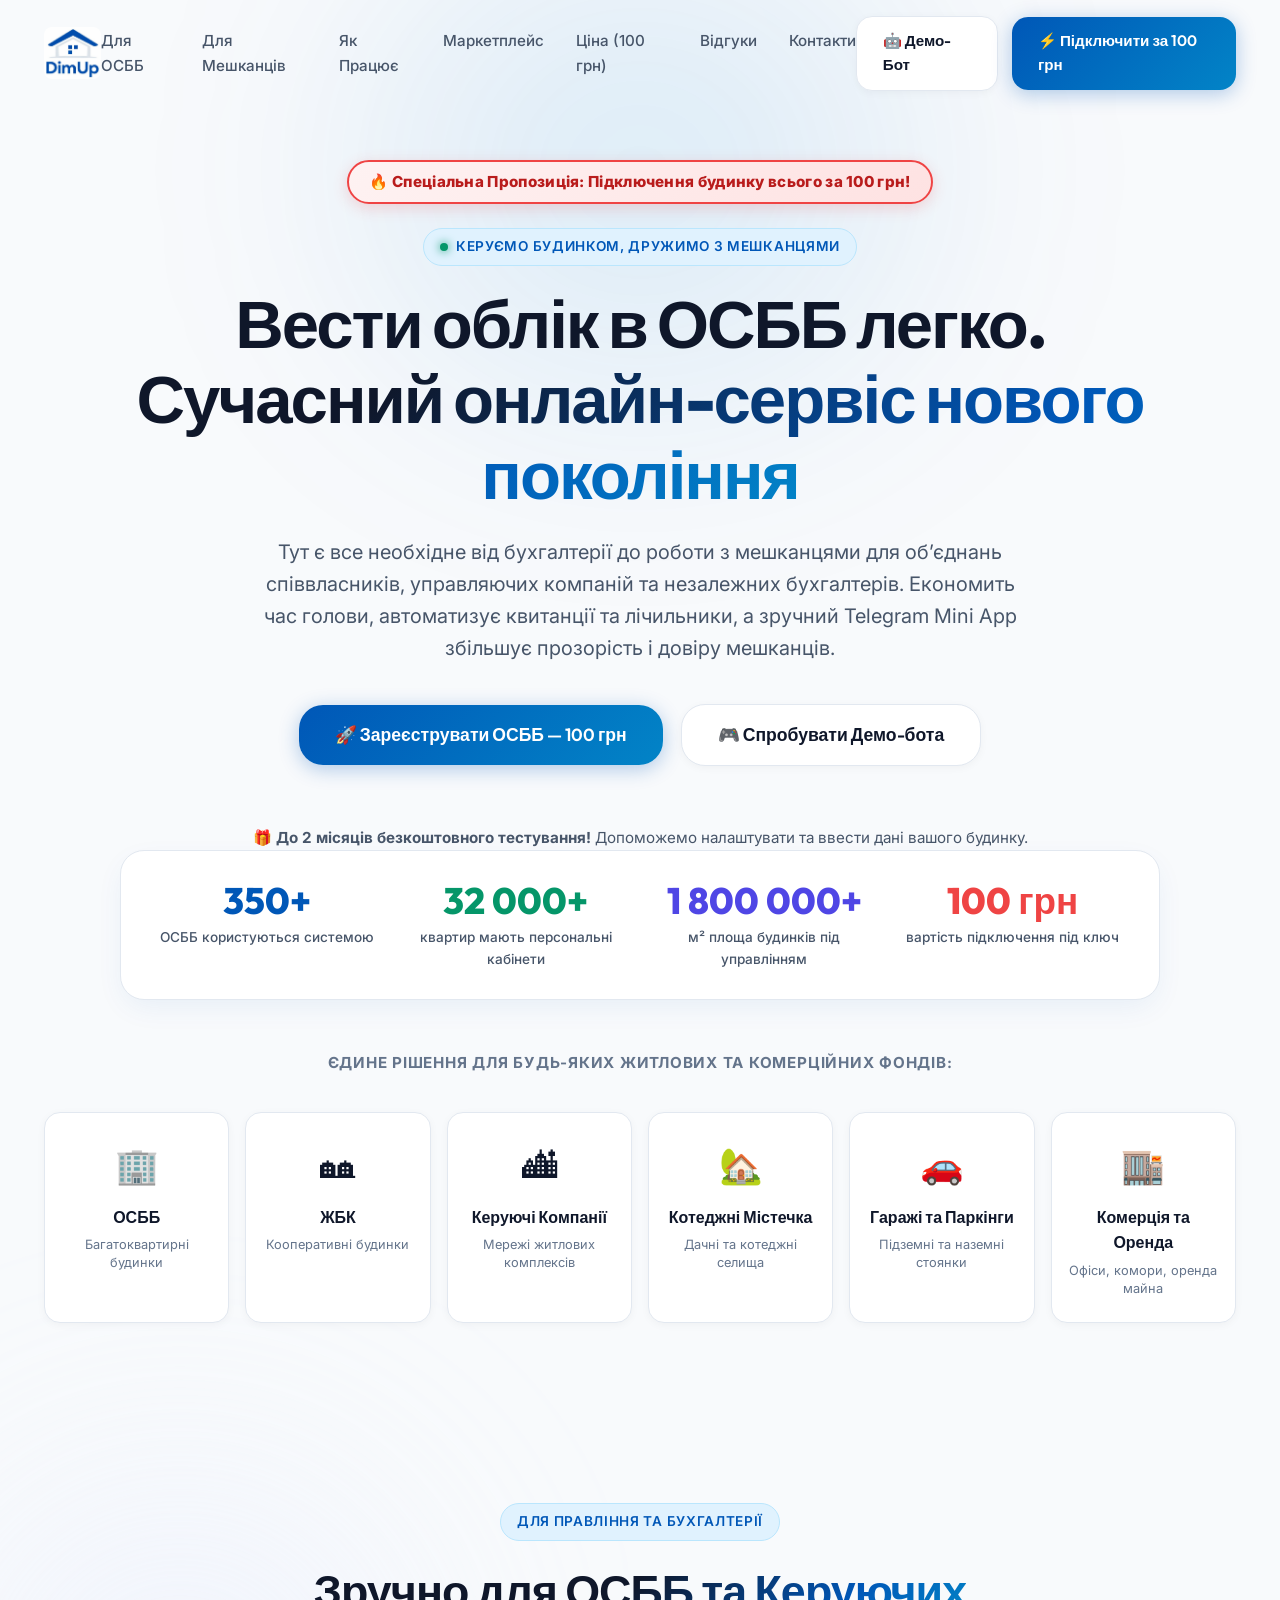
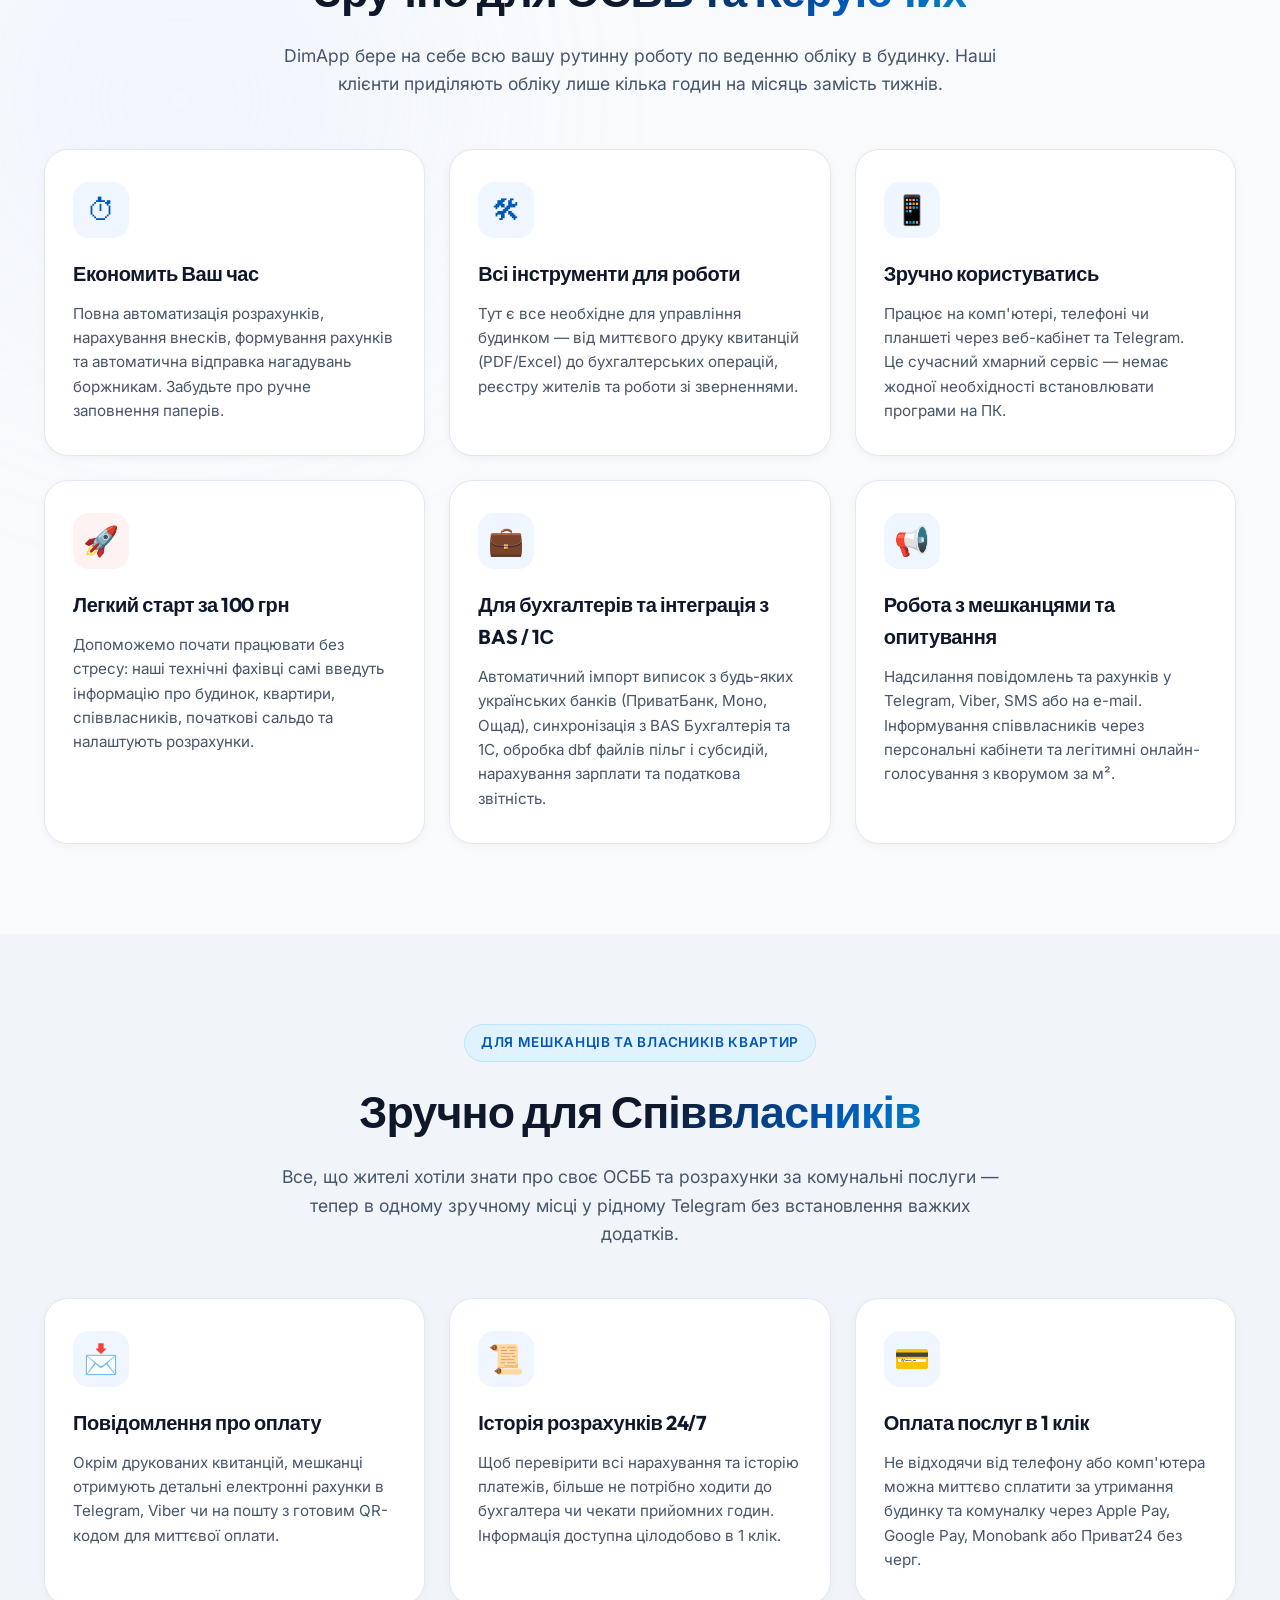
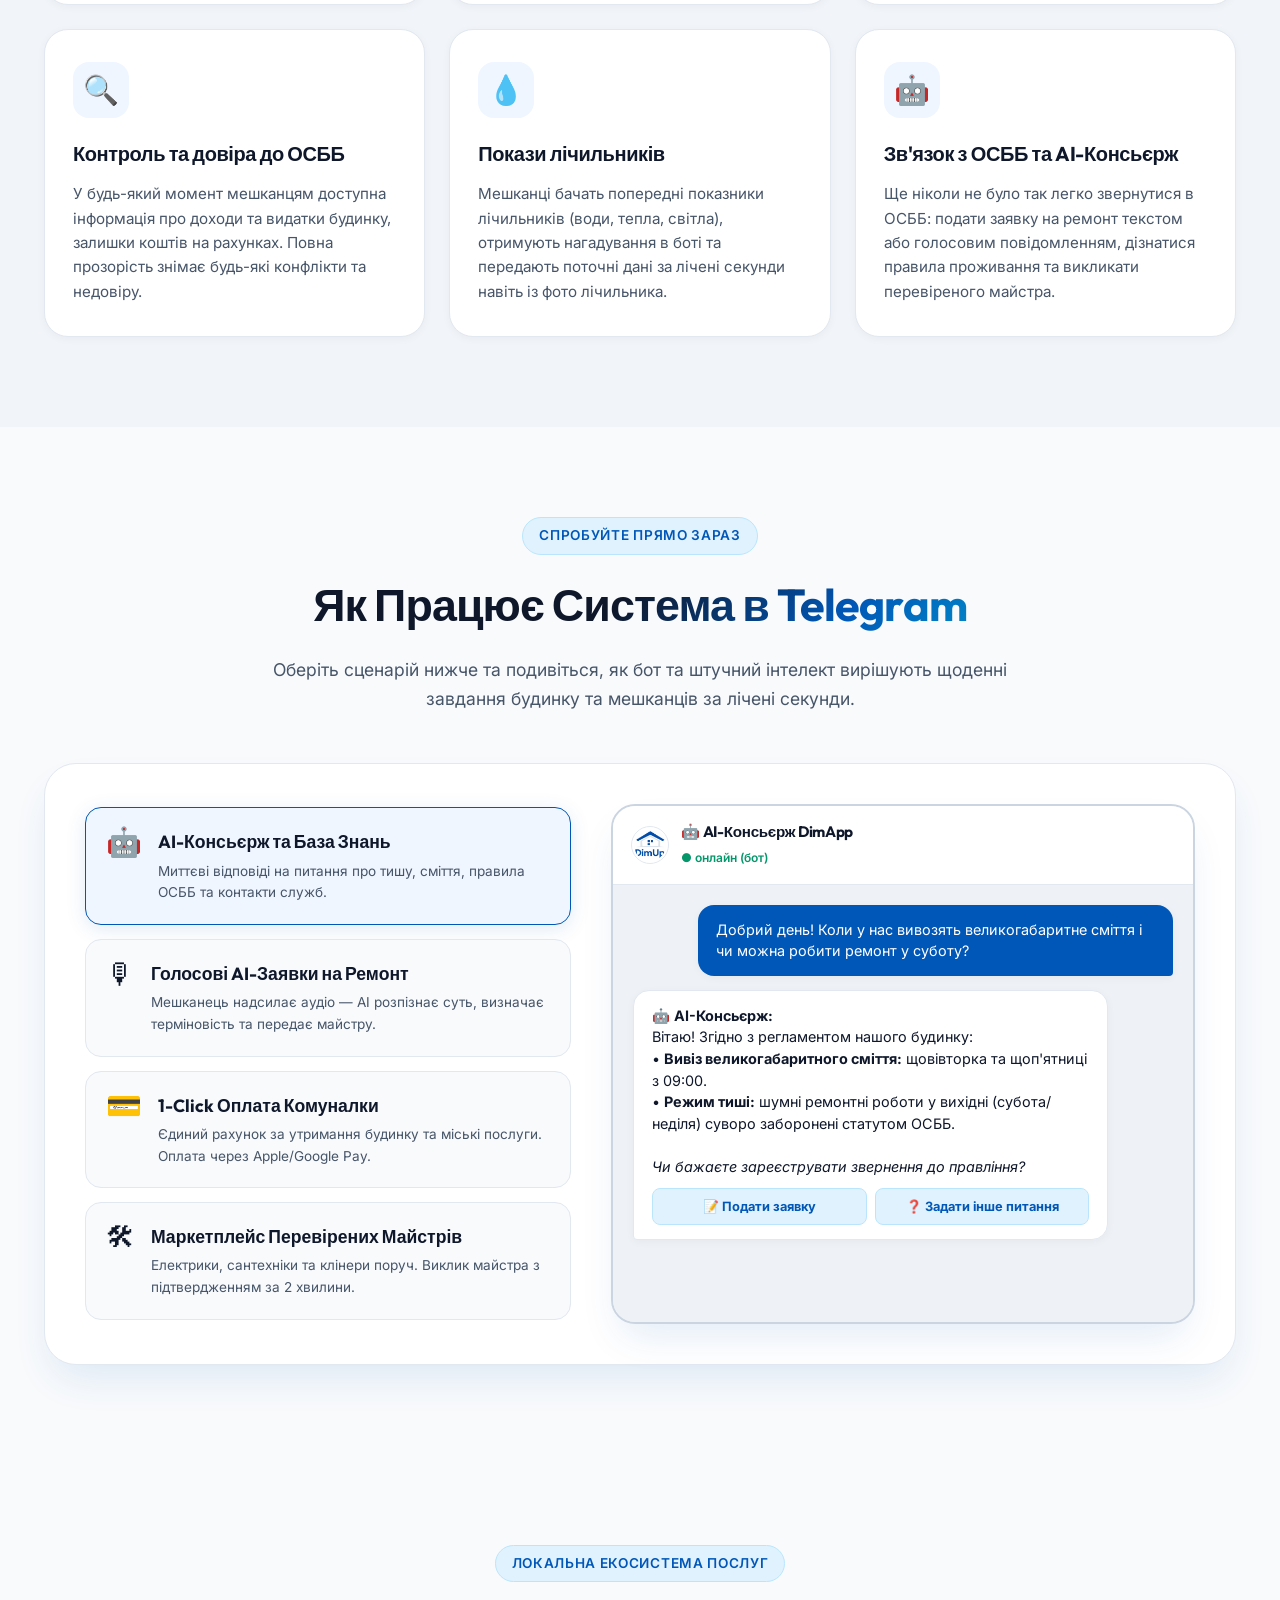
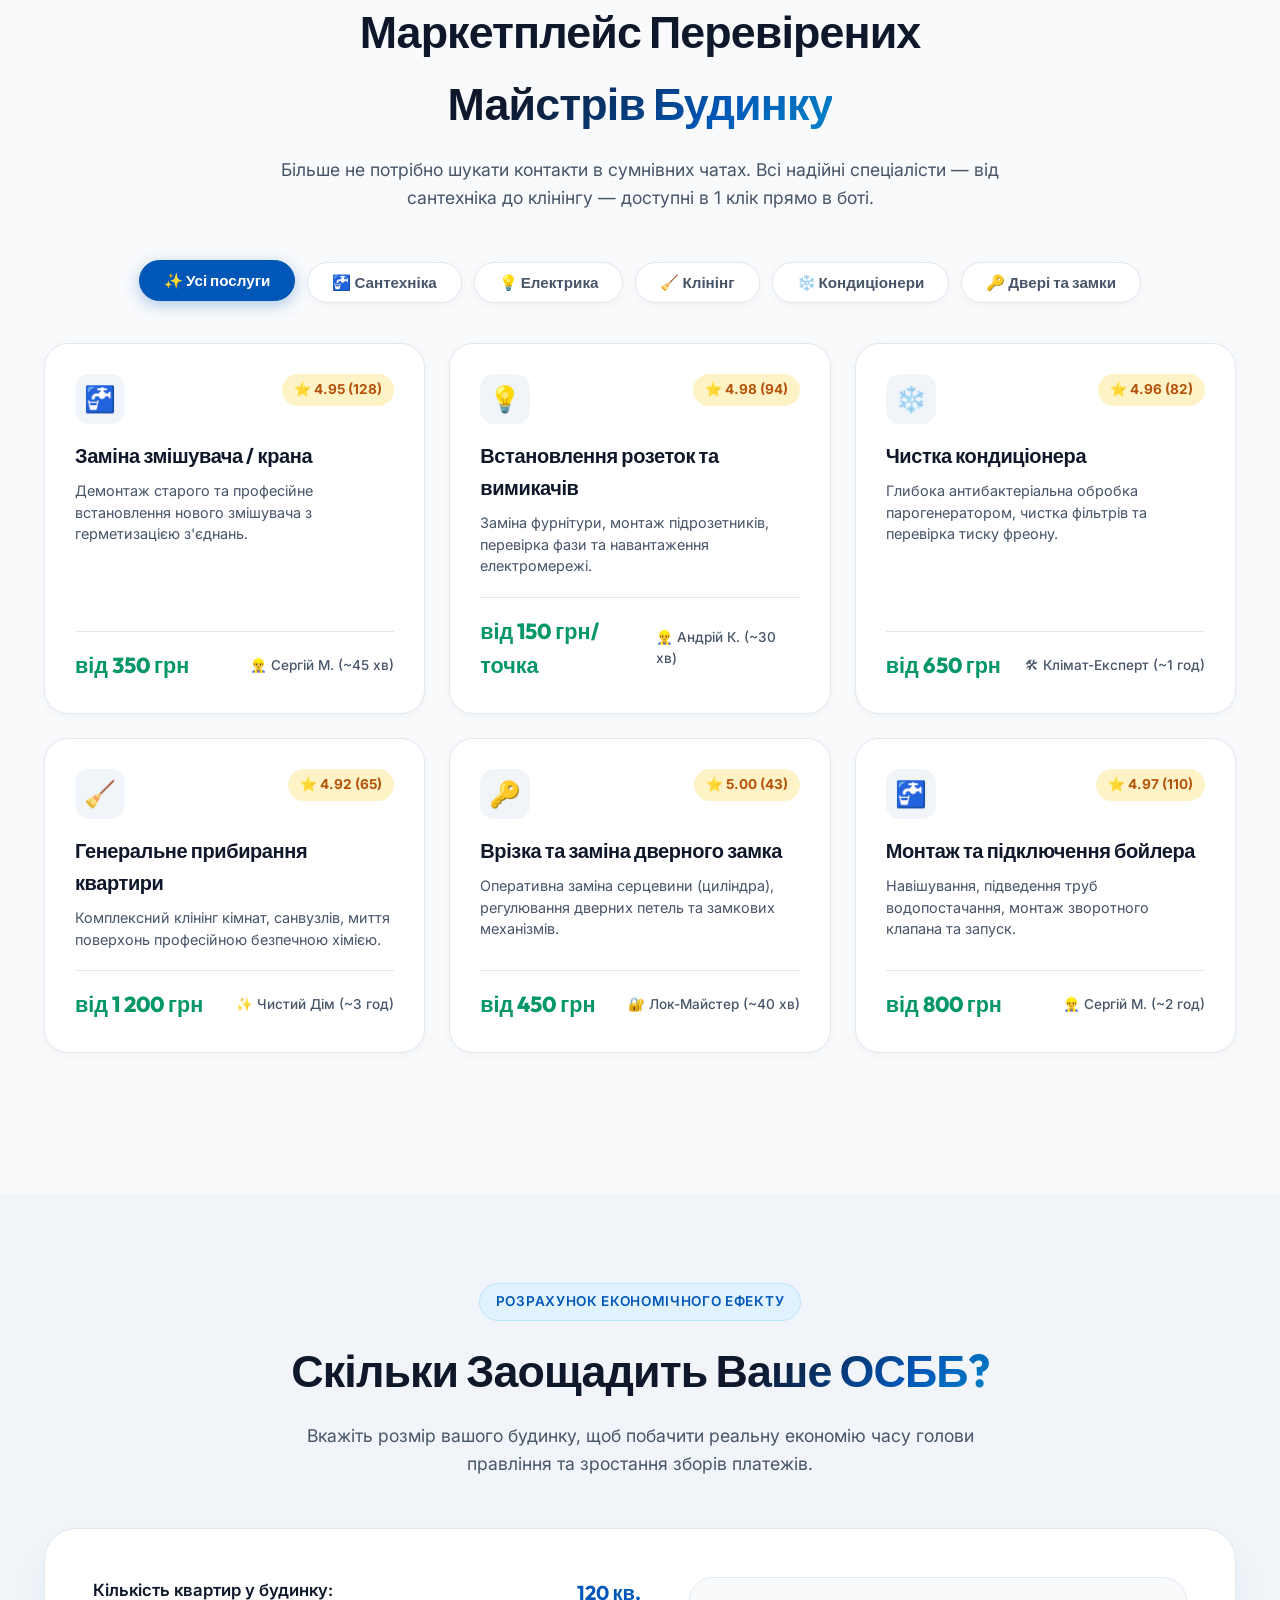
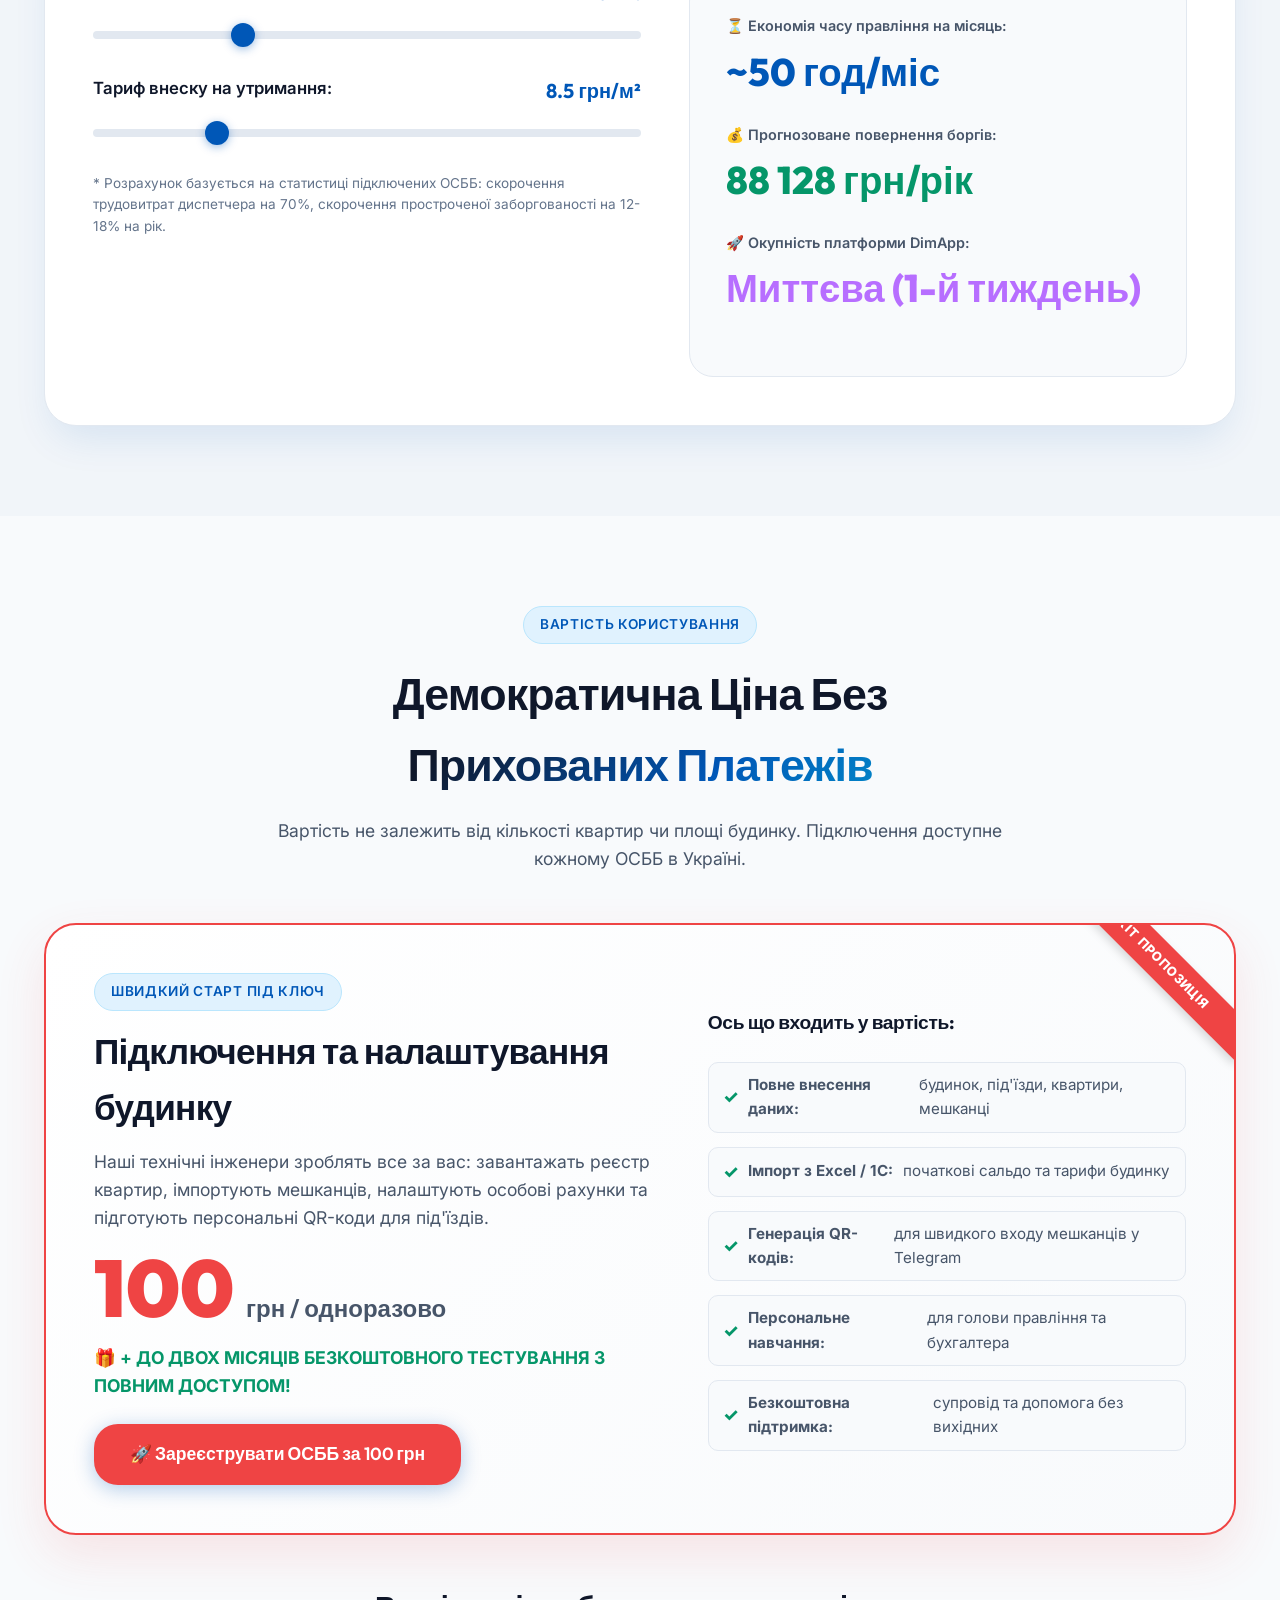
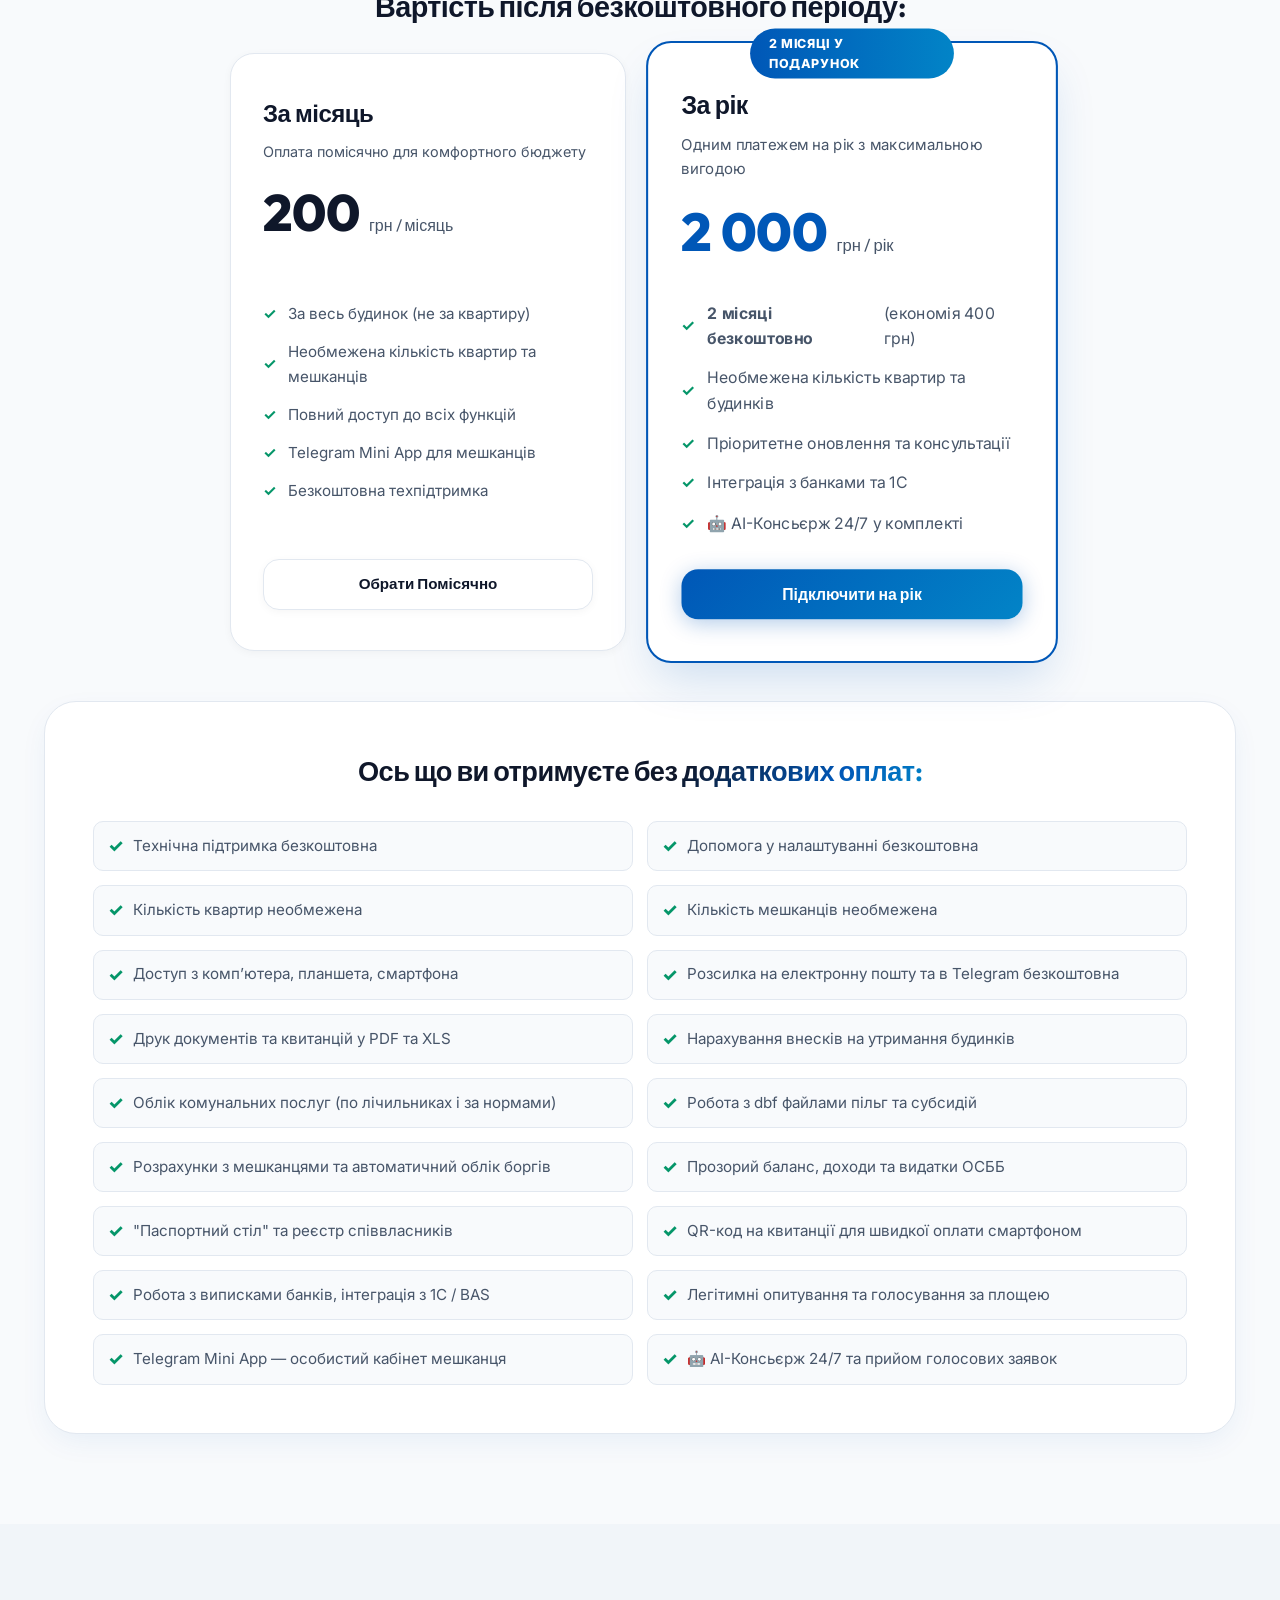
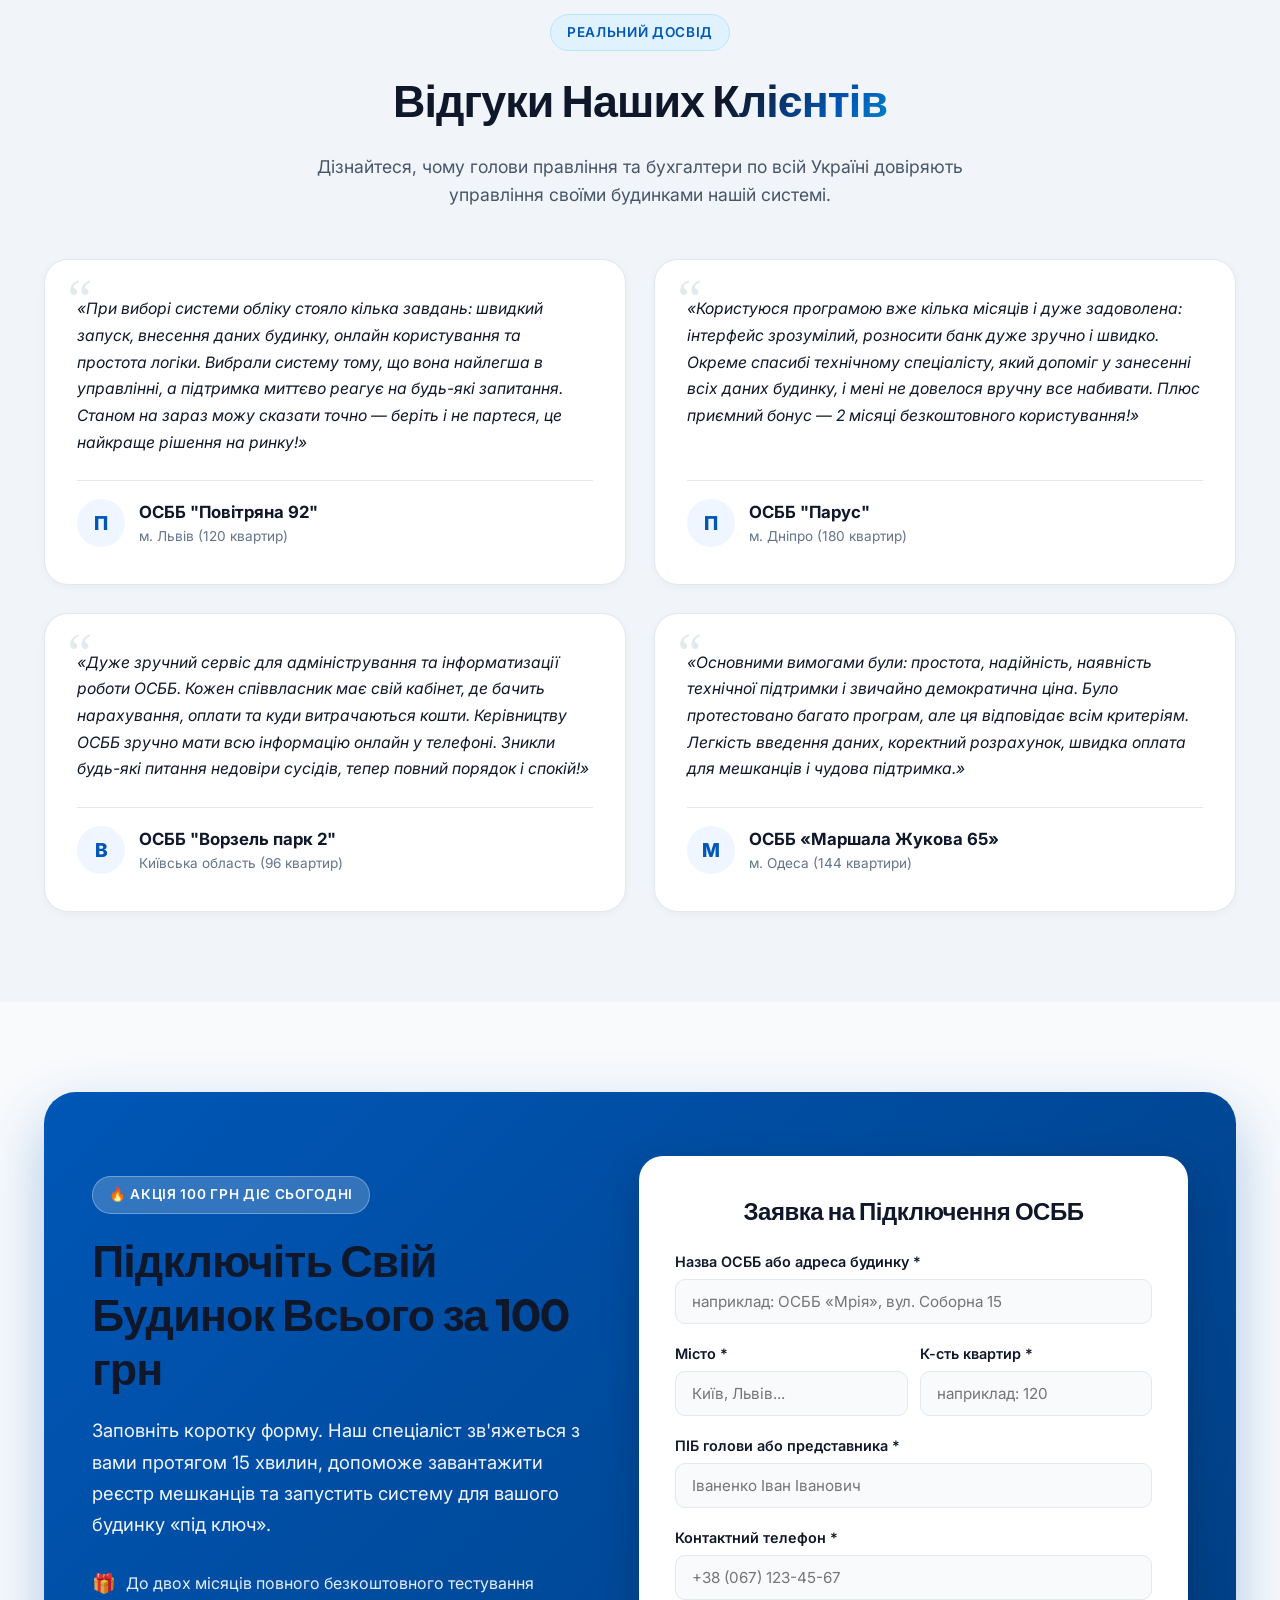
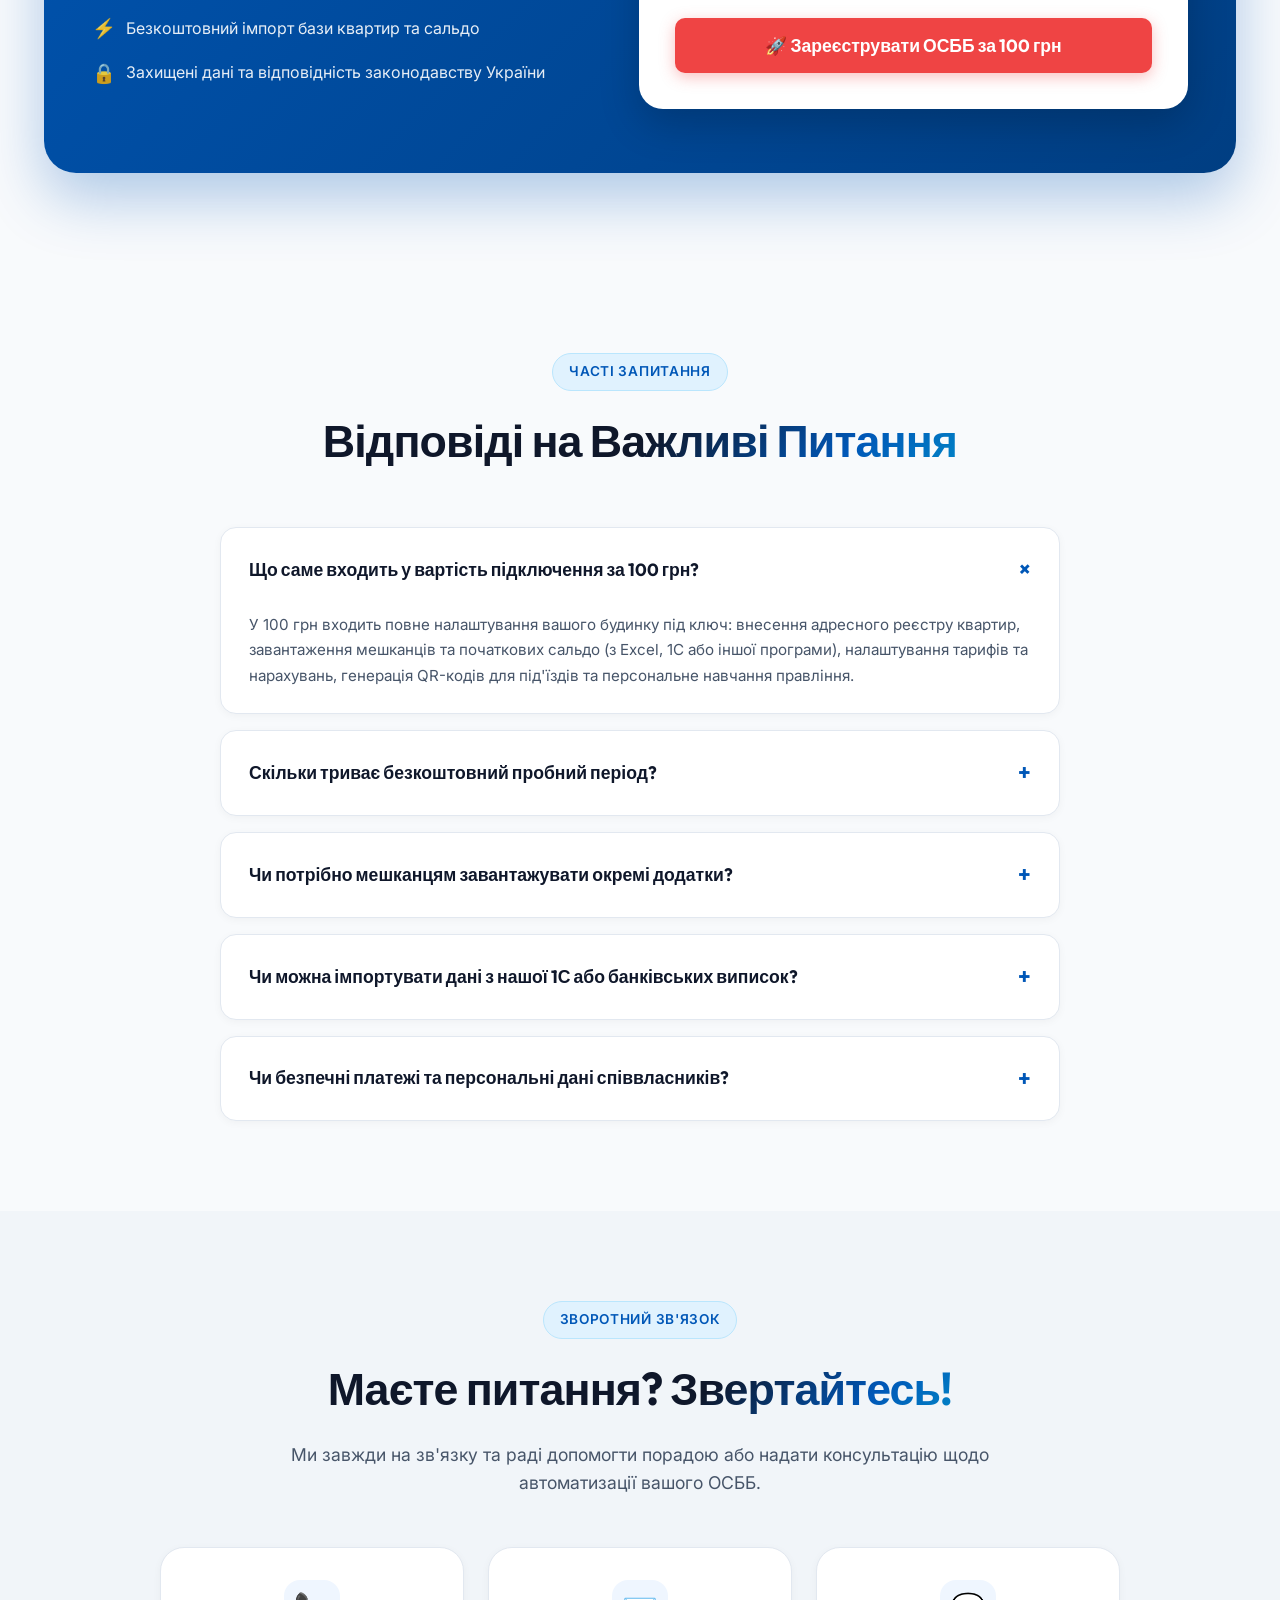
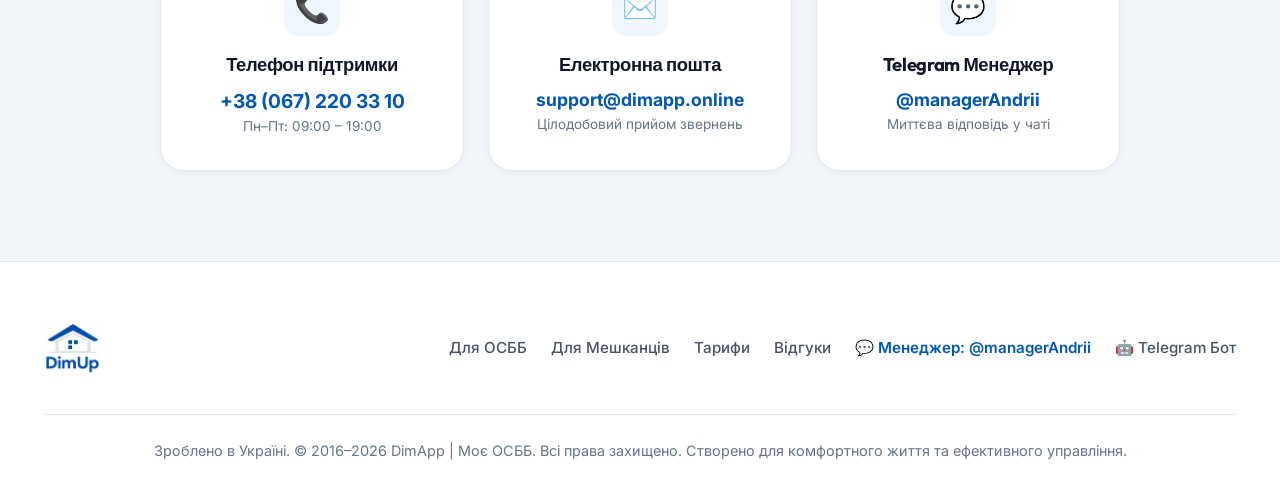
==== commit 9bb7e921: "Update branding to DimApp" ====
--- a/index.html
+++ b/index.html
@@ -3,8 +3,8 @@
 <head>
   <meta charset="UTF-8">
   <meta name="viewport" content="width=device-width, initial-scale=1.0">
-  <title>DimUp | Моє ОСББ — Керуємо будинком, дружимо з мешканцями (Підключення за 100 грн)</title>
-  <meta name="description" content="DimUp — онлайн сервіс та розумна система для ОСББ та управляючих компаній. Тут є все: від бухгалтерії та розрахунків до кабінетів у Telegram та 1-Click оплат. Підключення будинку всього 100 грн!">
+  <title>DimApp | Моє ОСББ — Керуємо будинком, дружимо з мешканцями (Підключення за 100 грн)</title>
+  <meta name="description" content="DimApp — онлайн сервіс та розумна система для ОСББ та управляючих компаній. Тут є все: від бухгалтерії та розрахунків до кабінетів у Telegram та 1-Click оплат. Підключення будинку всього 100 грн!">
   
   <!-- Favicon -->
   <link rel="icon" type="image/png" sizes="64x64" href="./app/webapp/static/images/favicon.png?v=2">
@@ -24,7 +24,7 @@
   <header class="header">
     <div class="container nav-container">
       <a href="#" class="logo-wrap">
-        <img src="./app/webapp/static/images/logo.png" alt="DimUp Моє ОСББ Logo" class="brand-logo-img">
+        <img src="./app/webapp/static/images/logo.png" alt="DimApp Моє ОСББ Logo" class="brand-logo-img">
       </a>
 
       <ul class="nav-menu">
@@ -38,7 +38,7 @@
       </ul>
 
       <div class="nav-actions">
-        <a href="https://t.me/me_DimUp_bot" target="_blank" class="btn btn-glass">
+        <a href="https://t.me/me_DimApp_bot" target="_blank" class="btn btn-glass">
           <span>🤖 Демо-Бот</span>
         </a>
         <a href="#register" class="btn btn-primary">
@@ -74,7 +74,7 @@
         <a href="#register" class="btn btn-primary btn-lg">
           <span>🚀 Зареєструвати ОСББ — 100 грн</span>
         </a>
-        <a href="https://t.me/me_DimUp_bot" target="_blank" class="btn btn-glass btn-lg">
+        <a href="https://t.me/me_DimApp_bot" target="_blank" class="btn btn-glass btn-lg">
           <span>🎮 Спробувати Демо-бота</span>
         </a>
       </div>
@@ -150,7 +150,7 @@
       <div class="section-header">
         <div class="badge badge-cyan">Для Правління та Бухгалтерії</div>
         <h2 class="section-title">Зручно для <span class="gradient-text">ОСББ та Керуючих</span></h2>
-        <p class="section-desc">DimUp бере на себе всю вашу рутинну роботу по веденню обліку в будинку. Наші клієнти приділяють обліку лише кілька годин на місяць замість тижнів.</p>
+        <p class="section-desc">DimApp бере на себе всю вашу рутинну роботу по веденню обліку в будинку. Наші клієнти приділяють обліку лише кілька годин на місяць замість тижнів.</p>
       </div>
 
       <div class="benefits-cards-grid">
@@ -303,9 +303,9 @@
         <!-- Simulated Phone Frame -->
         <div class="tg-device">
           <div class="tg-header">
-            <img src="./app/webapp/static/images/logo.png" alt="DimUp Bot" class="tg-avatar-img">
+            <img src="./app/webapp/static/images/logo.png" alt="DimApp Bot" class="tg-avatar-img">
             <div class="tg-info">
-              <h4 id="simTitle">🤖 AI-Консьєрж DimUp</h4>
+              <h4 id="simTitle">🤖 AI-Консьєрж DimApp</h4>
               <span>● онлайн (бот)</span>
             </div>
           </div>
@@ -481,7 +481,7 @@
           </div>
 
           <div class="calc-res-item">
-            <div class="calc-res-label">🚀 Окупність платформи DimUp:</div>
+            <div class="calc-res-label">🚀 Окупність платформи DimApp:</div>
             <div class="calc-res-num" id="resPayback" style="color: #b76eff;">1-й місяць</div>
           </div>
         </div>
@@ -753,7 +753,7 @@
 
               <div id="formSuccess" style="display: none; margin-top: 16px; padding: 14px; background: #ecfdf5; border: 1px solid #10b981; border-radius: var(--radius-sm); color: #065f46; font-size: 0.95rem; text-align: center;">
                 ✅ <b>Дякуємо! Вашу заявку прийнято.</b><br>
-                Спеціаліст DimUp зв'яжеться з вами найближчим часом.
+                Спеціаліст DimApp зв'яжеться з вами найближчим часом.
               </div>
             </form>
           </div>
@@ -844,7 +844,7 @@
         <div class="benefit-card" style="text-align: center; align-items: center;">
           <div class="benefit-card-icon" style="margin-bottom: 14px;">✉️</div>
           <h4 style="font-size: 1.15rem; margin-bottom: 6px;">Електронна пошта</h4>
-          <p style="color: var(--primary); font-weight: 700; font-size: 1.1rem;">support@dimup.online</p>
+          <p style="color: var(--primary); font-weight: 700; font-size: 1.1rem;">support@dimapp.online</p>
           <span style="font-size: 0.85rem; color: var(--text-dim);">Цілодобовий прийом звернень</span>
         </div>
 
@@ -863,7 +863,7 @@
     <div class="container">
       <div class="footer-top">
         <a href="#" class="logo-wrap">
-          <img src="./app/webapp/static/images/logo.png" alt="DimUp AI Logo" class="brand-logo-img">
+          <img src="./app/webapp/static/images/logo.png" alt="DimApp AI Logo" class="brand-logo-img">
         </a>
         <div style="display: flex; gap: 24px; flex-wrap: wrap; align-items: center;">
           <a href="#osbb" class="nav-link">Для ОСББ</a>
@@ -871,11 +871,11 @@
           <a href="#pricing" class="nav-link">Тарифи</a>
           <a href="#reviews" class="nav-link">Відгуки</a>
           <a href="https://t.me/managerAndrii" target="_blank" class="nav-link" style="color: var(--primary); font-weight: 600;">💬 Менеджер: @managerAndrii</a>
-          <a href="https://t.me/me_DimUp_bot" target="_blank" class="nav-link">🤖 Telegram Бот</a>
+          <a href="https://t.me/me_DimApp_bot" target="_blank" class="nav-link">🤖 Telegram Бот</a>
         </div>
       </div>
       <div class="footer-bottom">
-        <p>Зроблено в Україні. © 2016–2026 DimUp | Моє ОСББ. Всі права захищено. Створено для комфортного життя та ефективного управління.</p>
+        <p>Зроблено в Україні. © 2016–2026 DimApp | Моє ОСББ. Всі права захищено. Створено для комфортного життя та ефективного управління.</p>
       </div>
     </div>
   </footer>
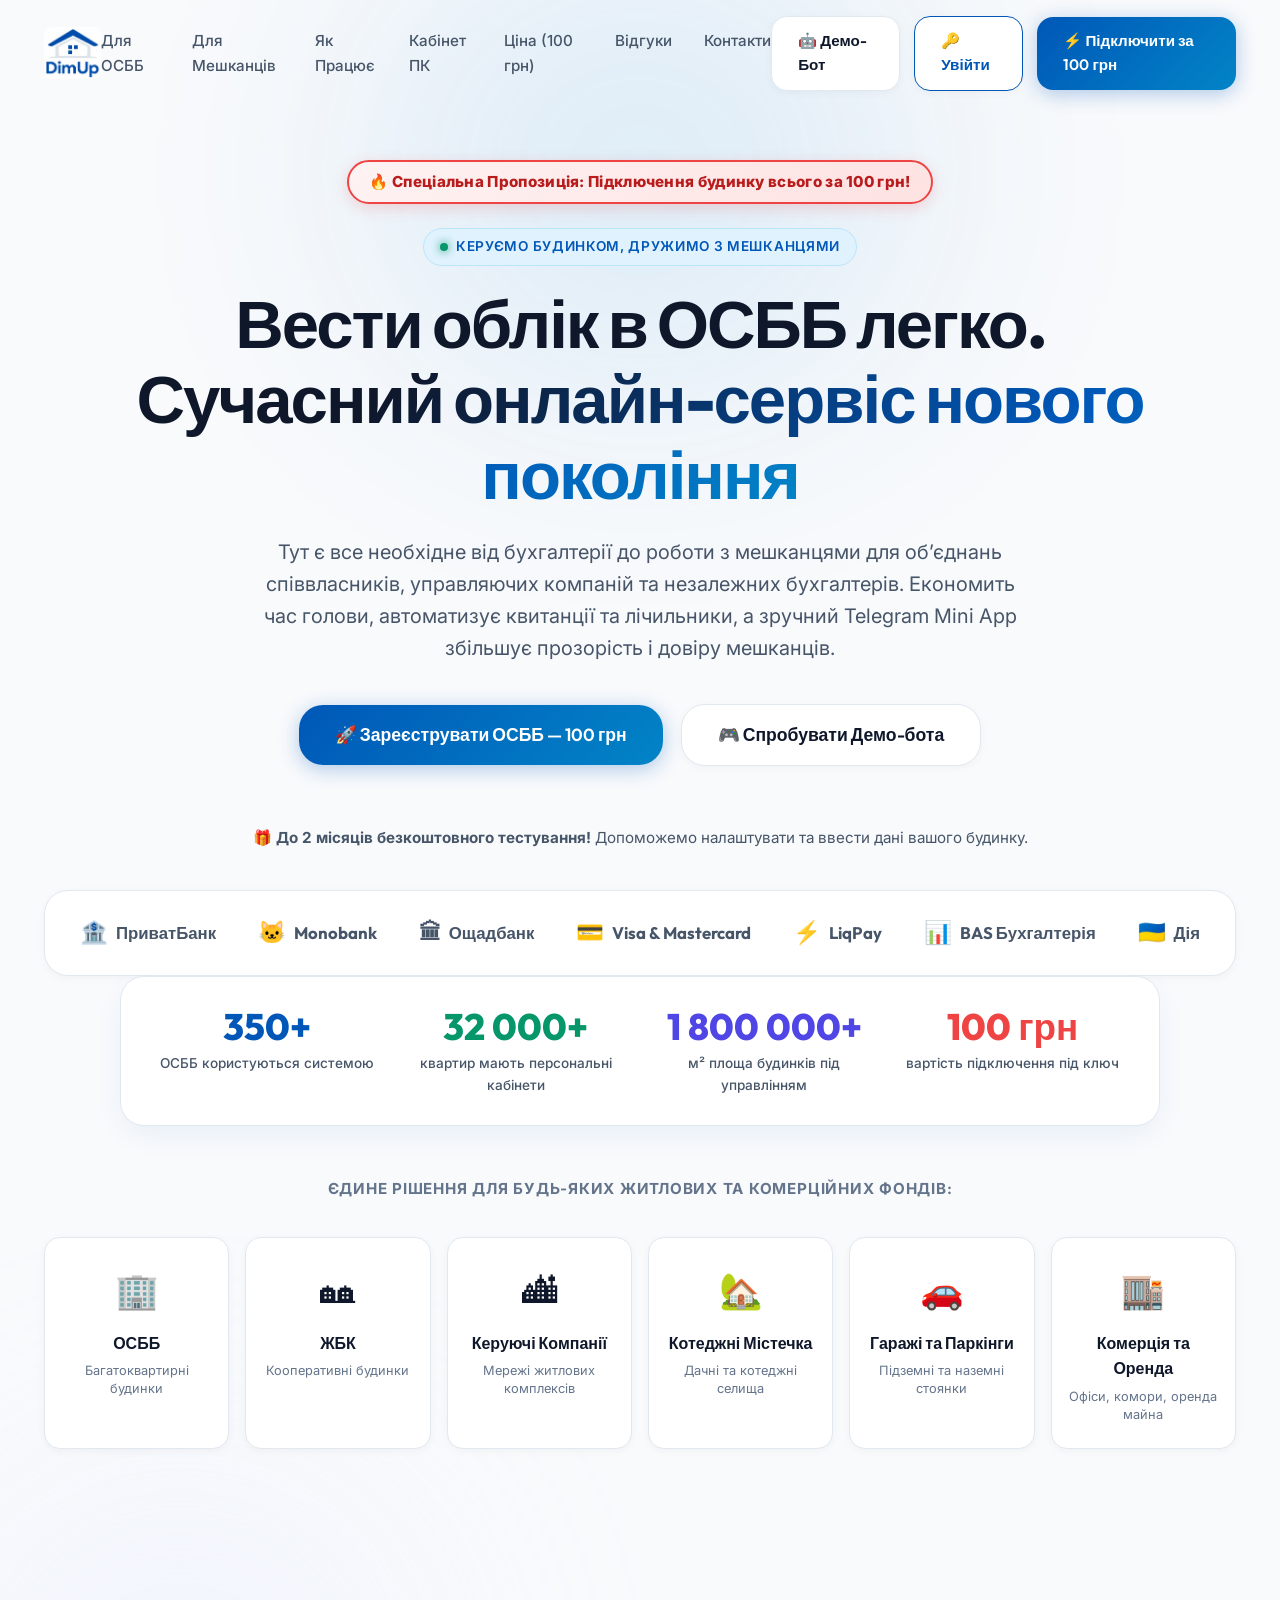
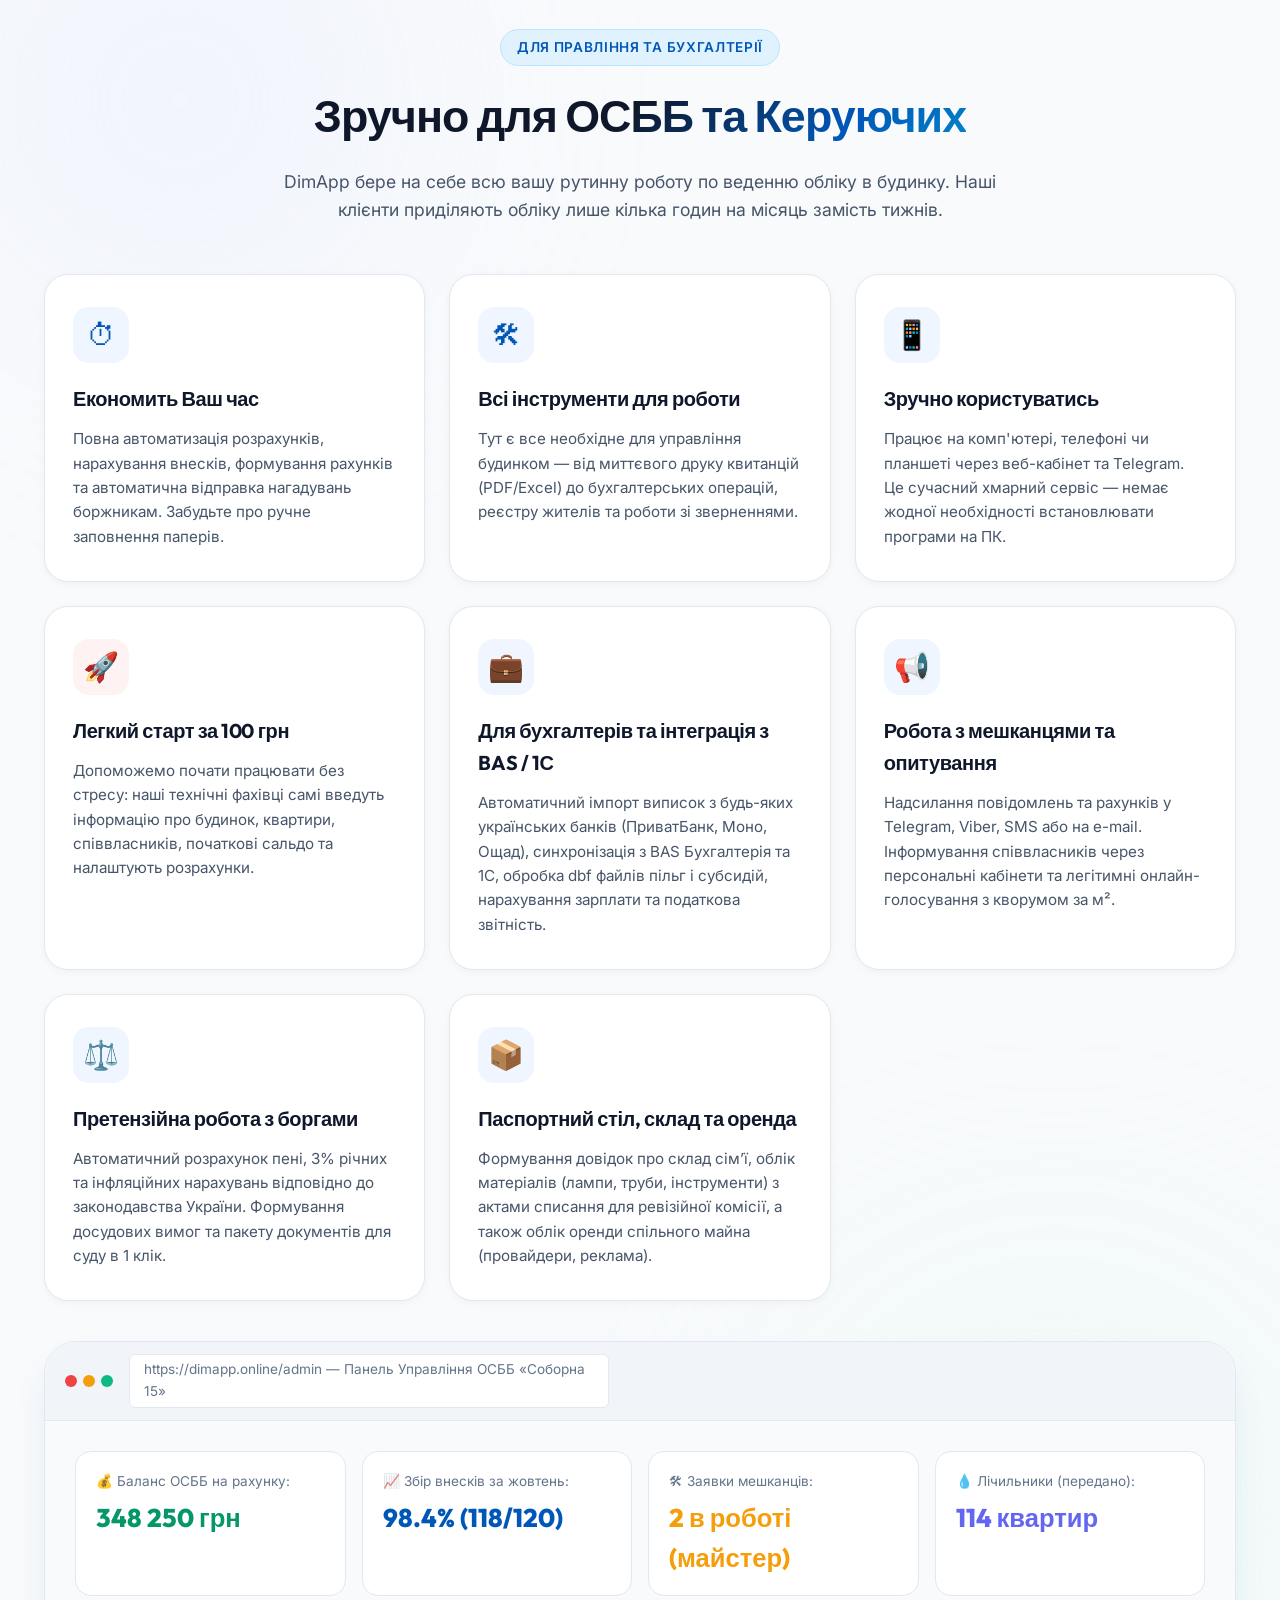
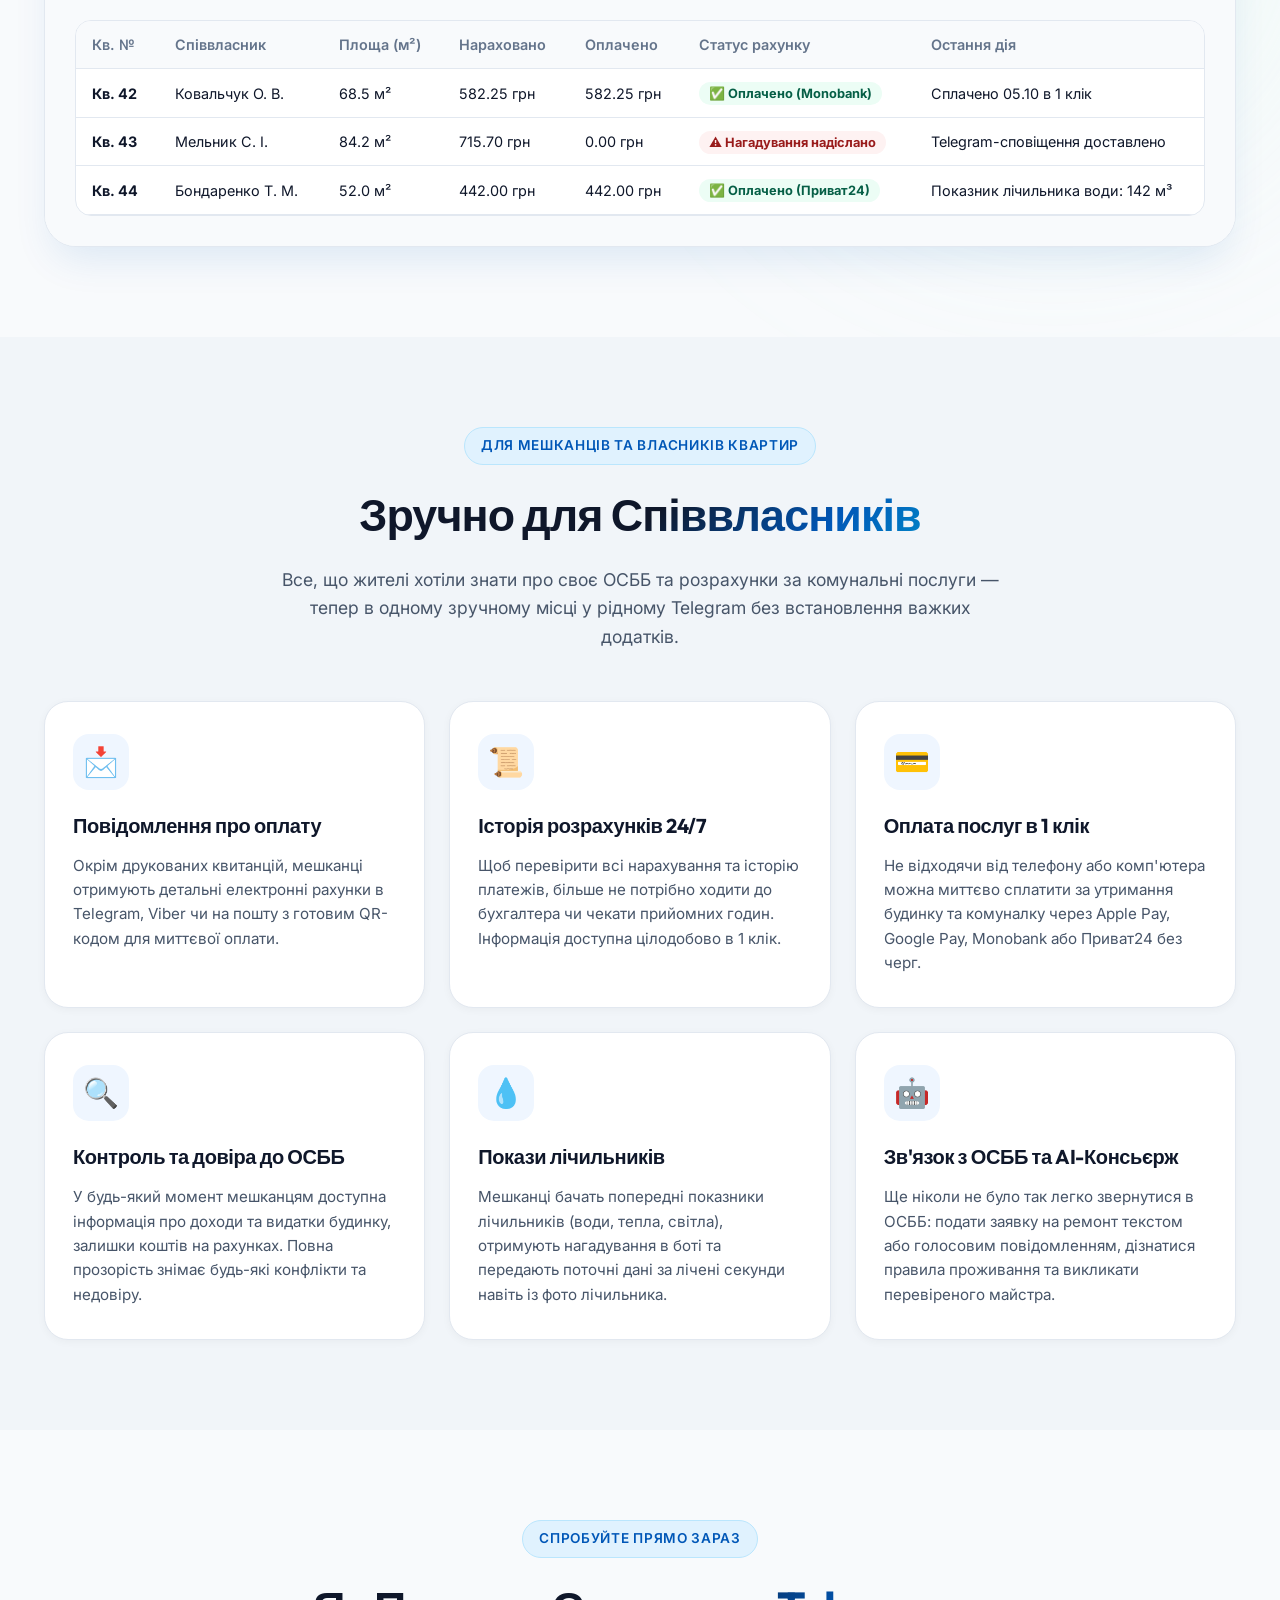
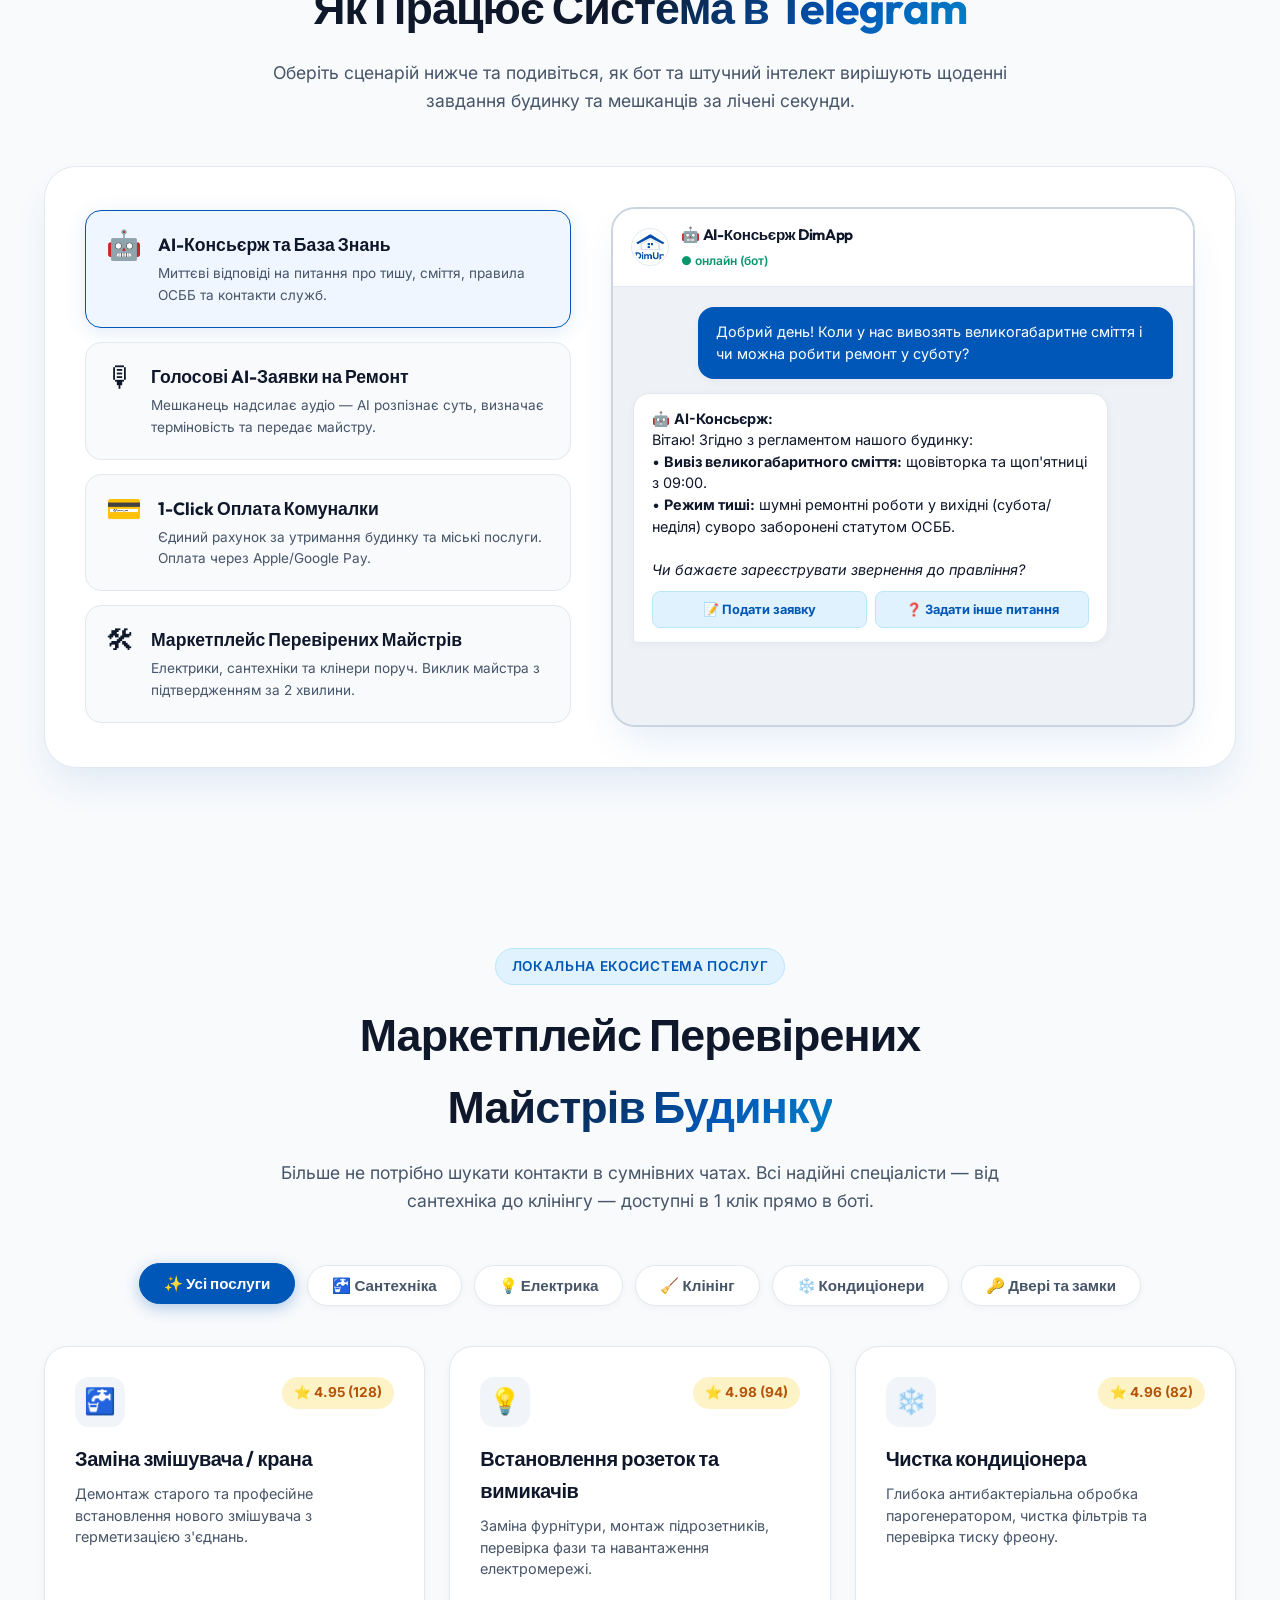
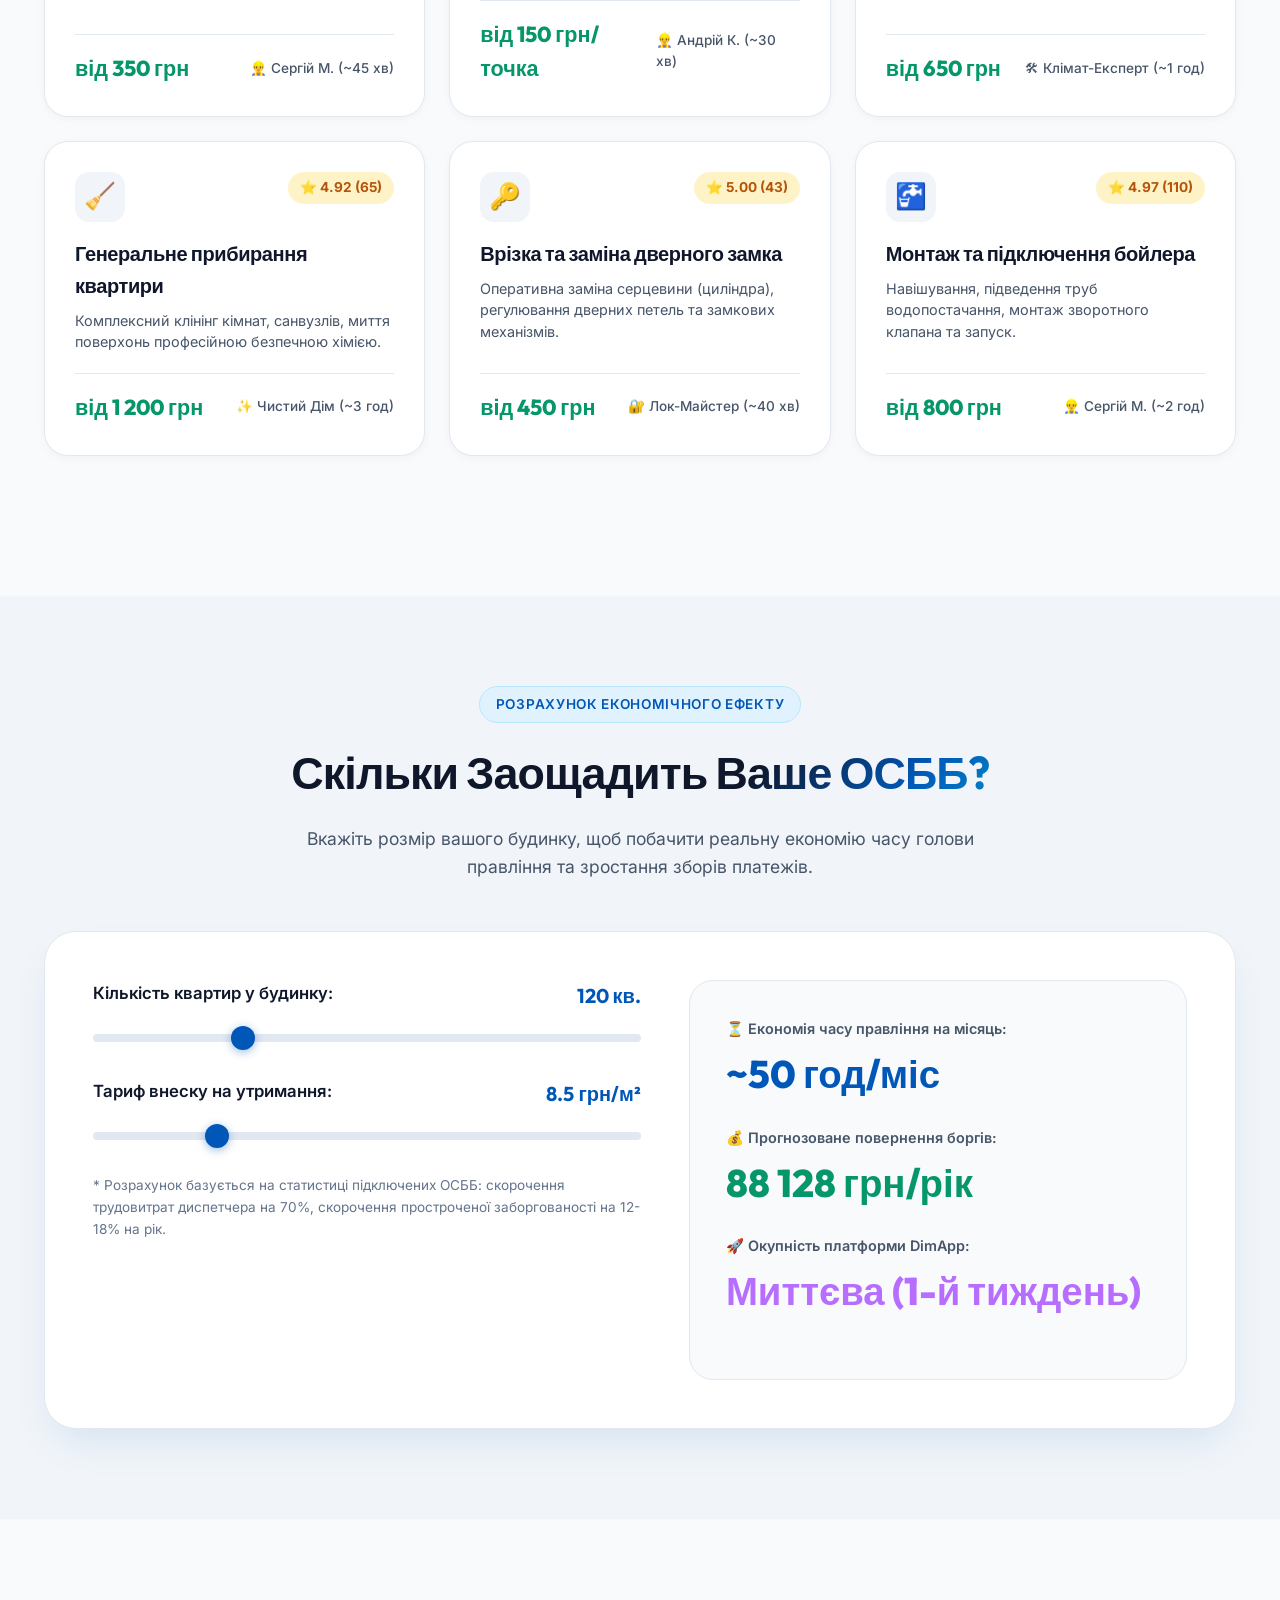
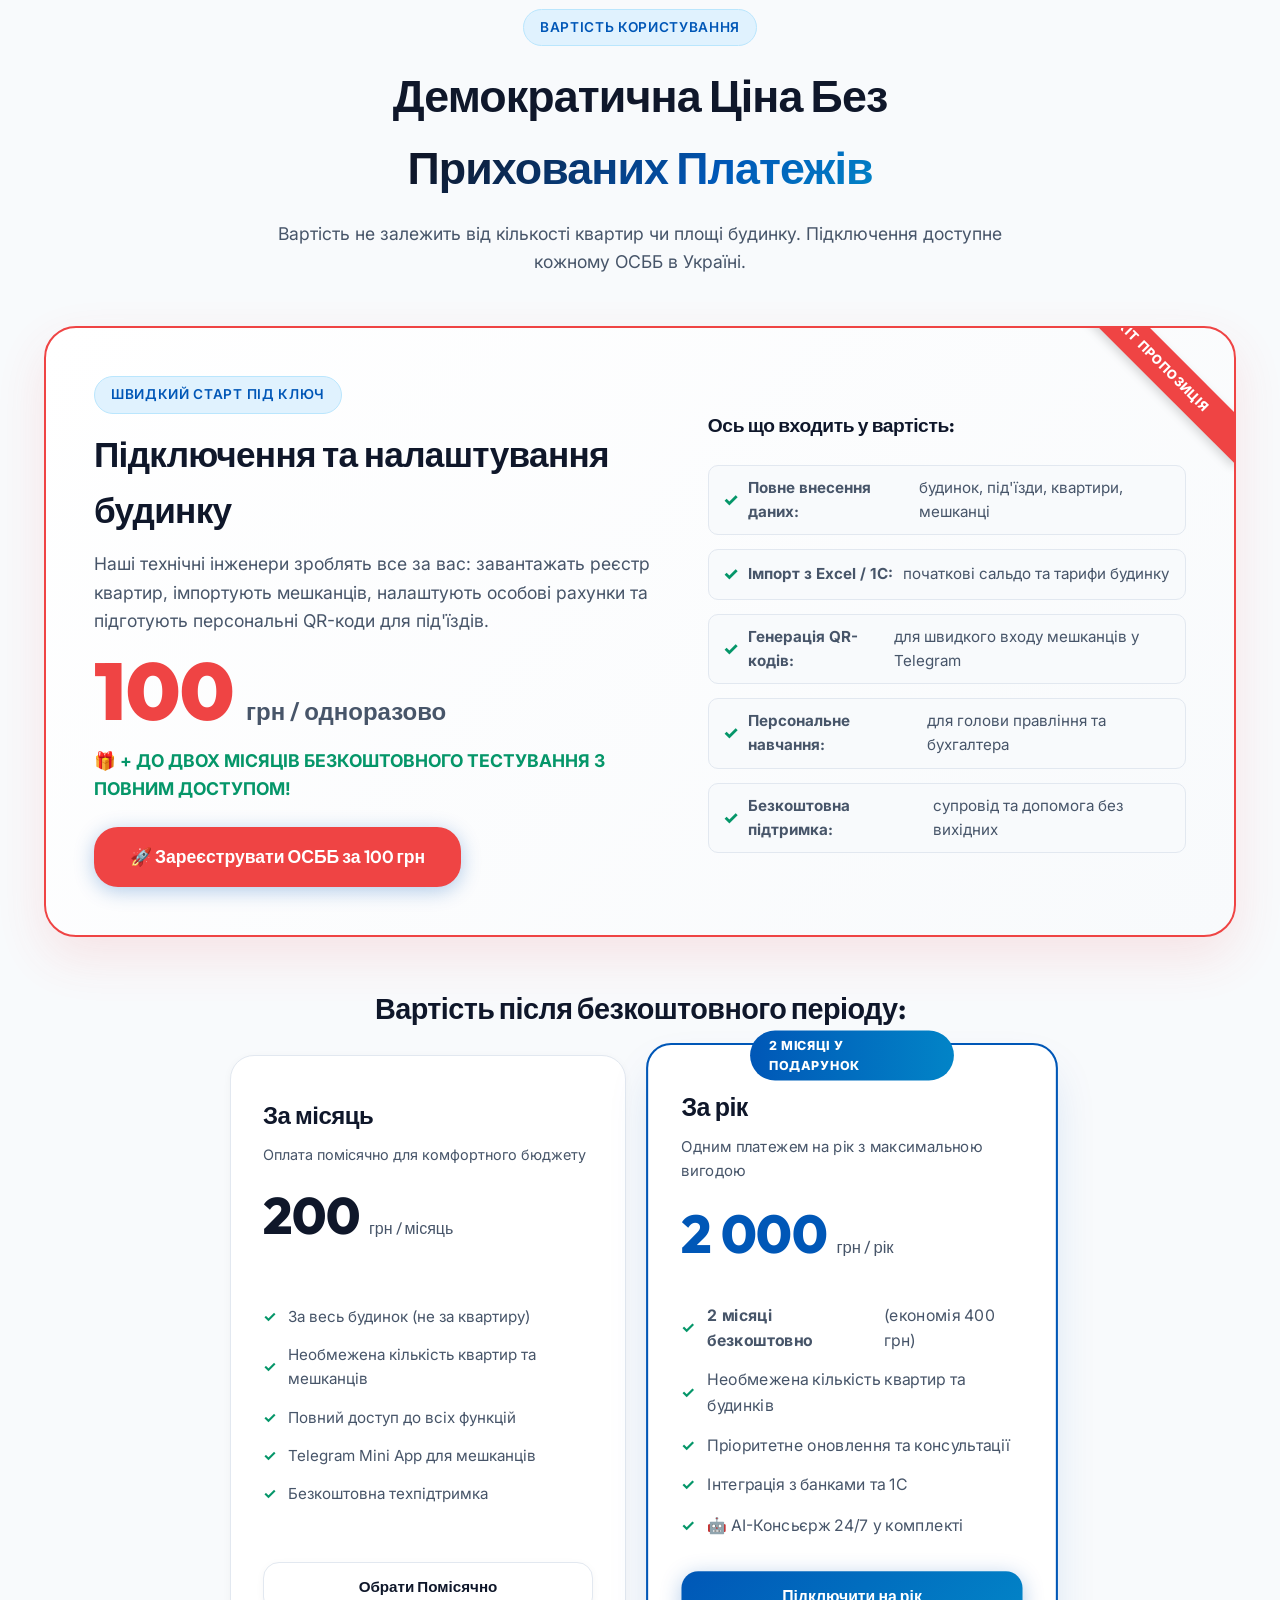
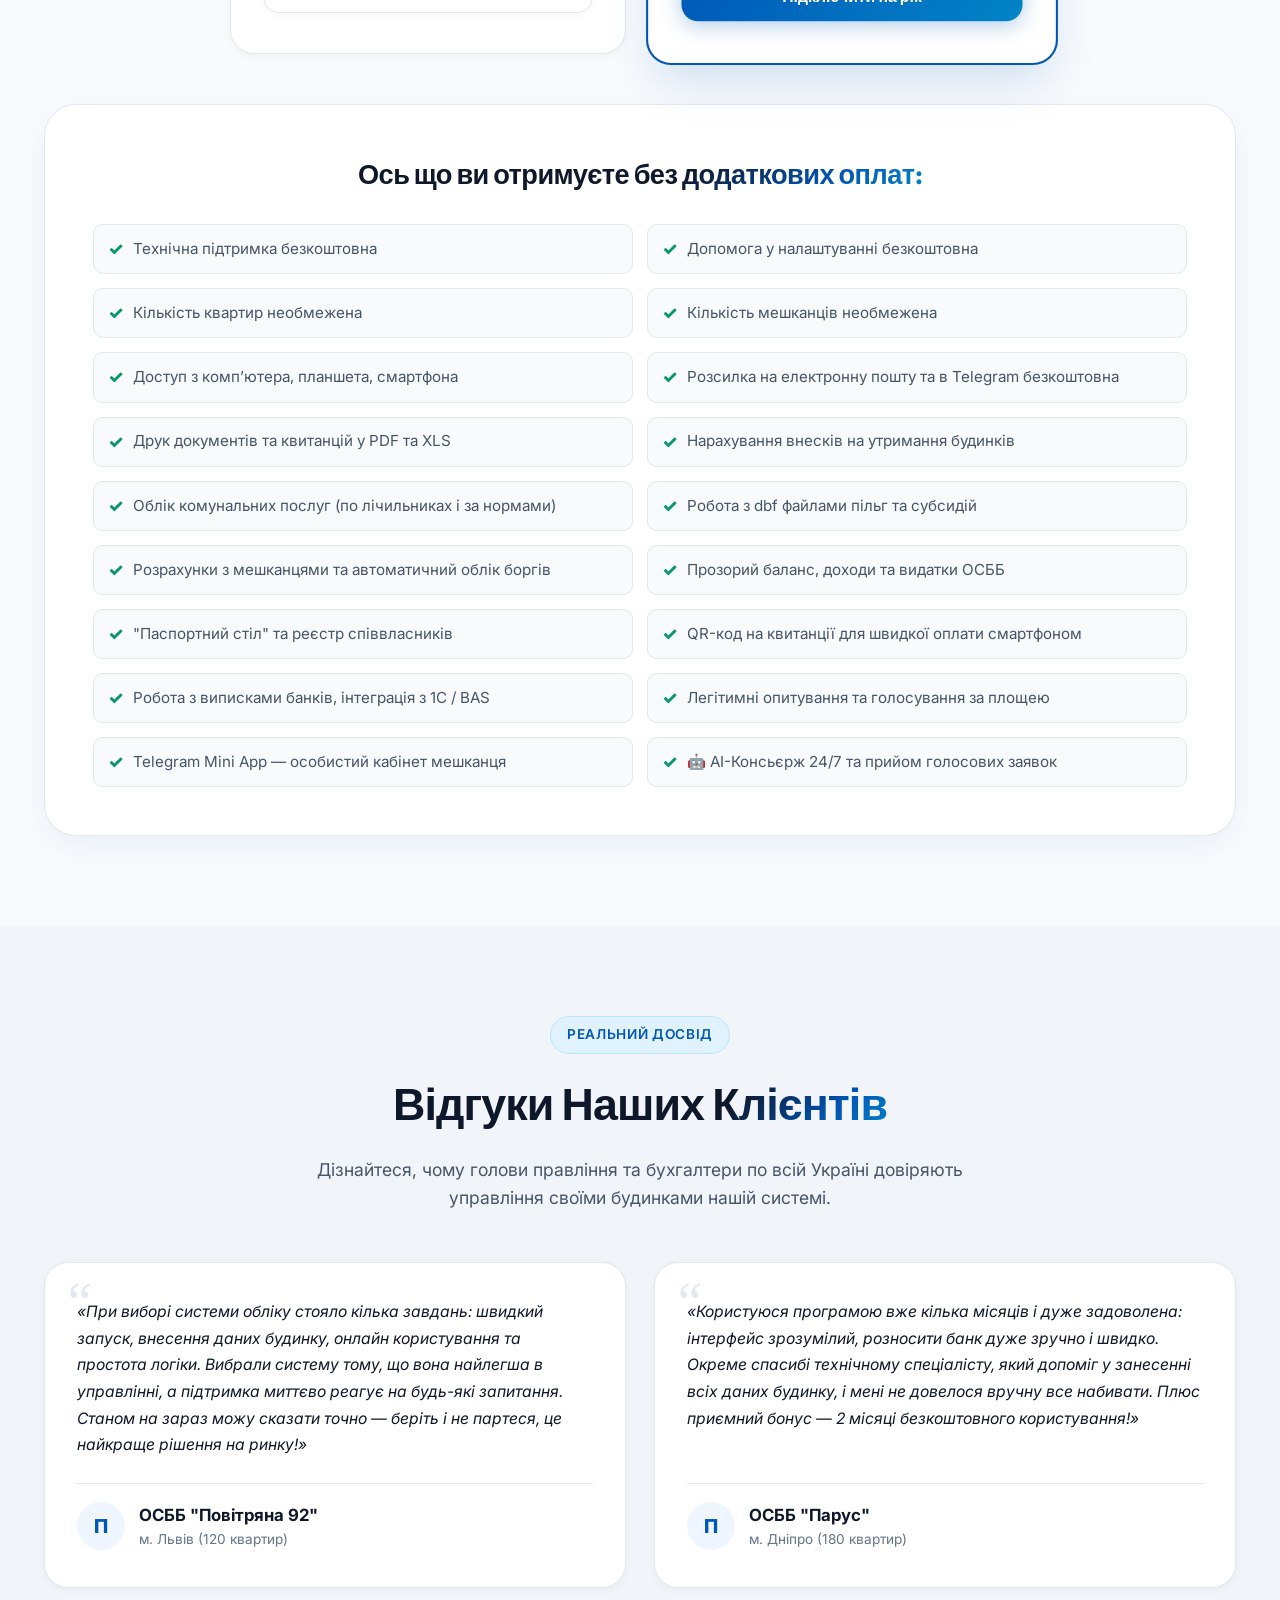
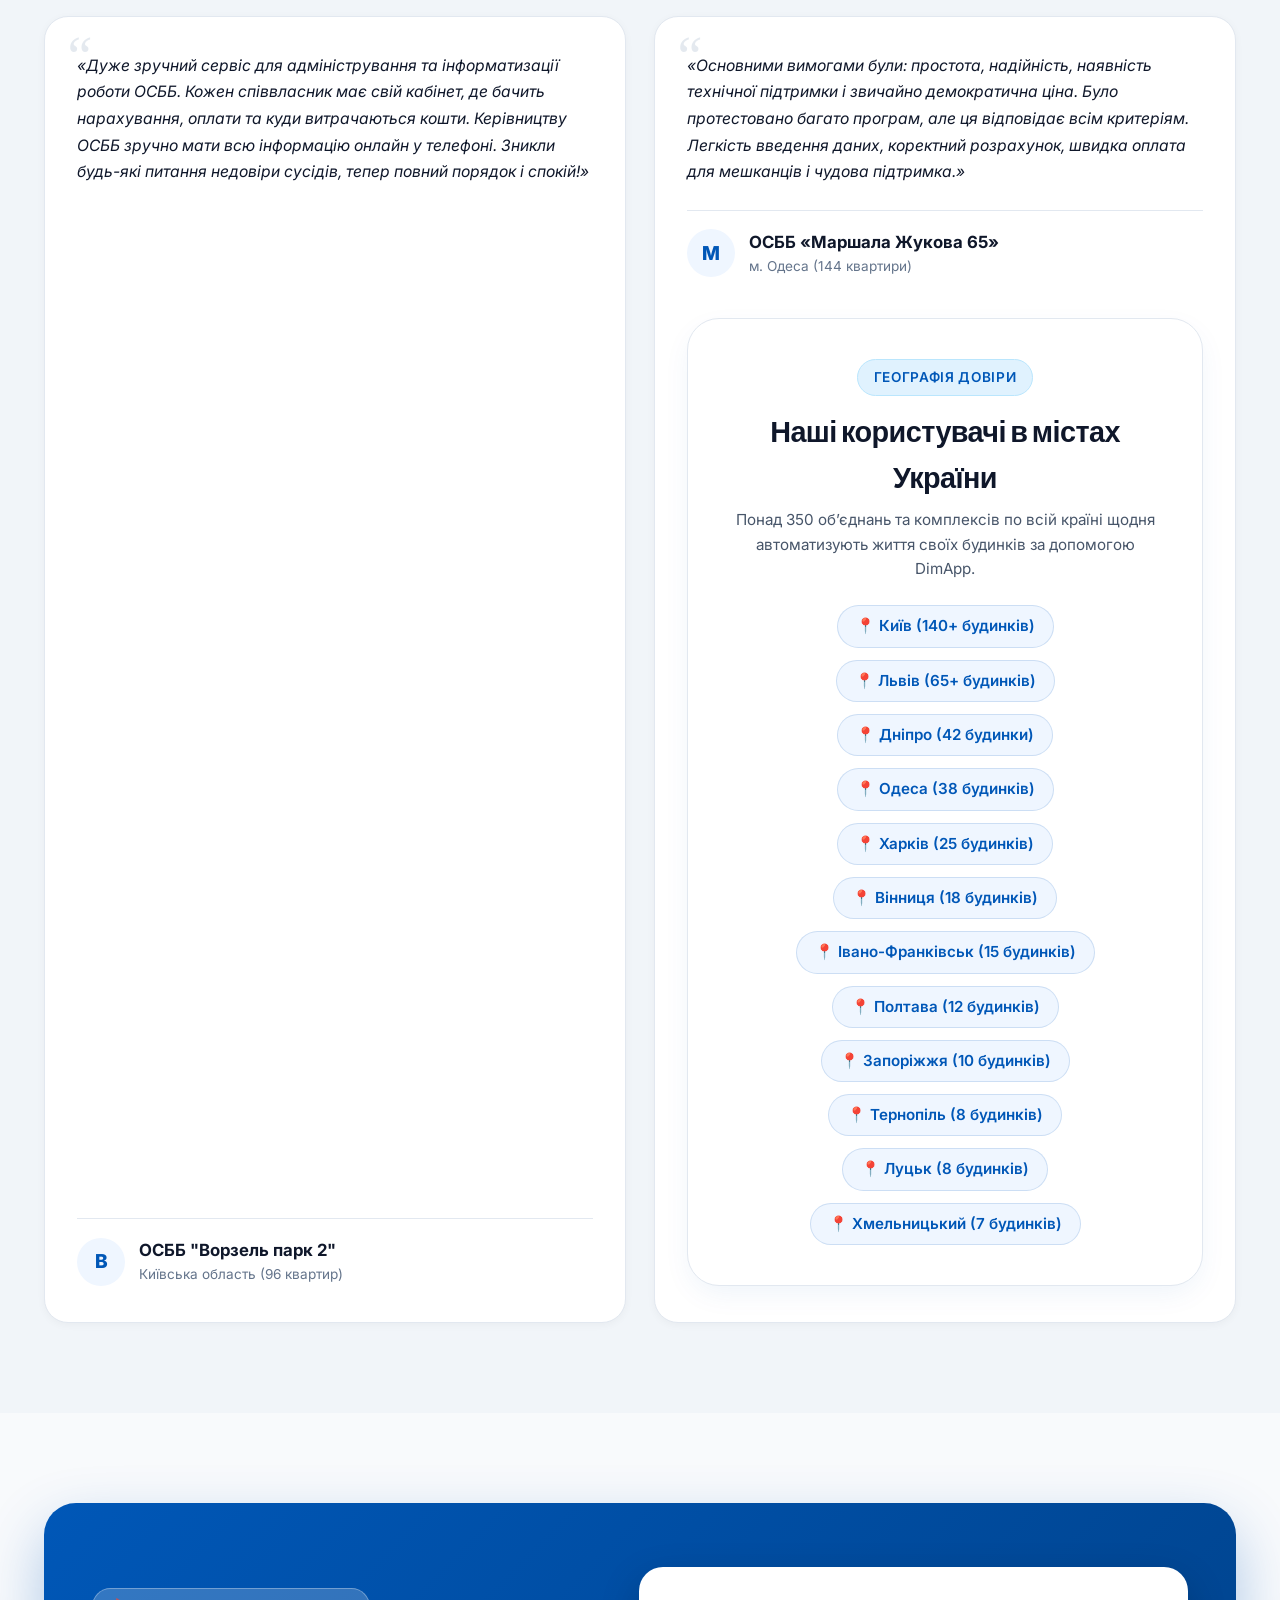
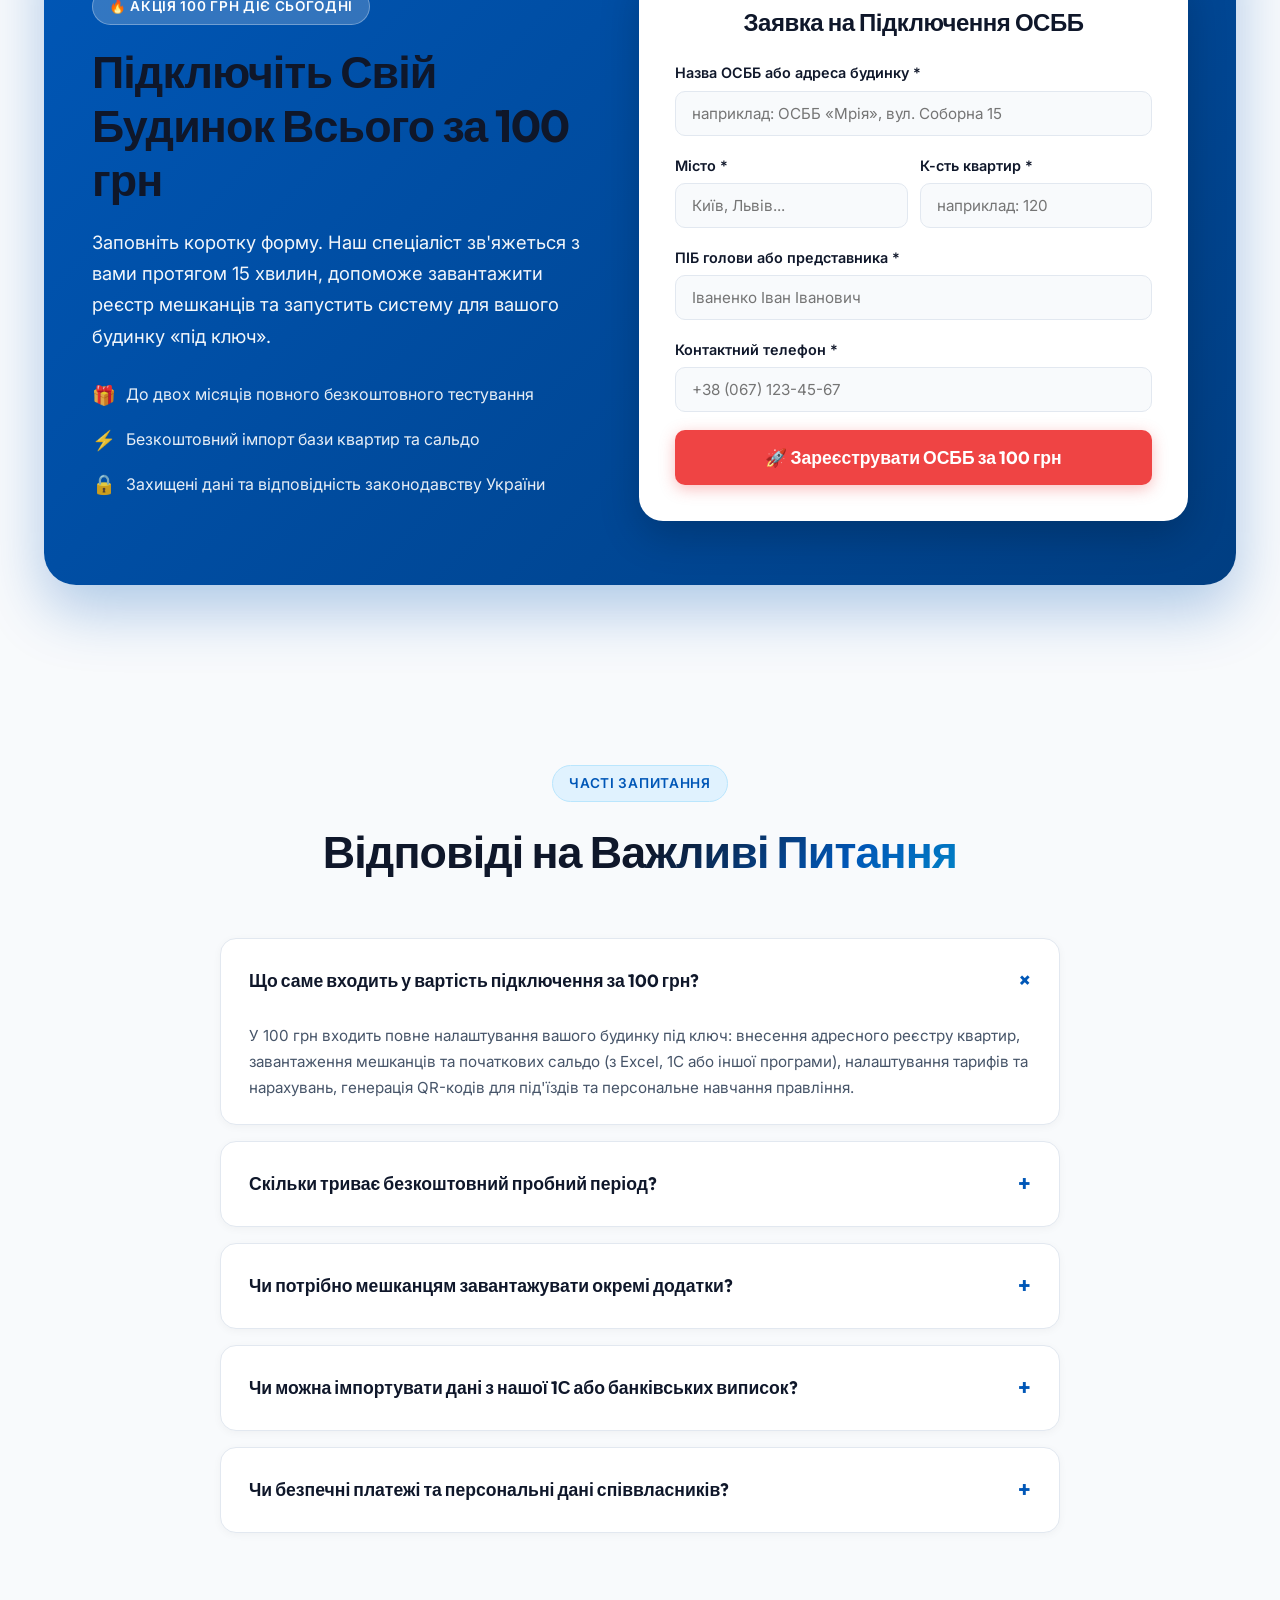
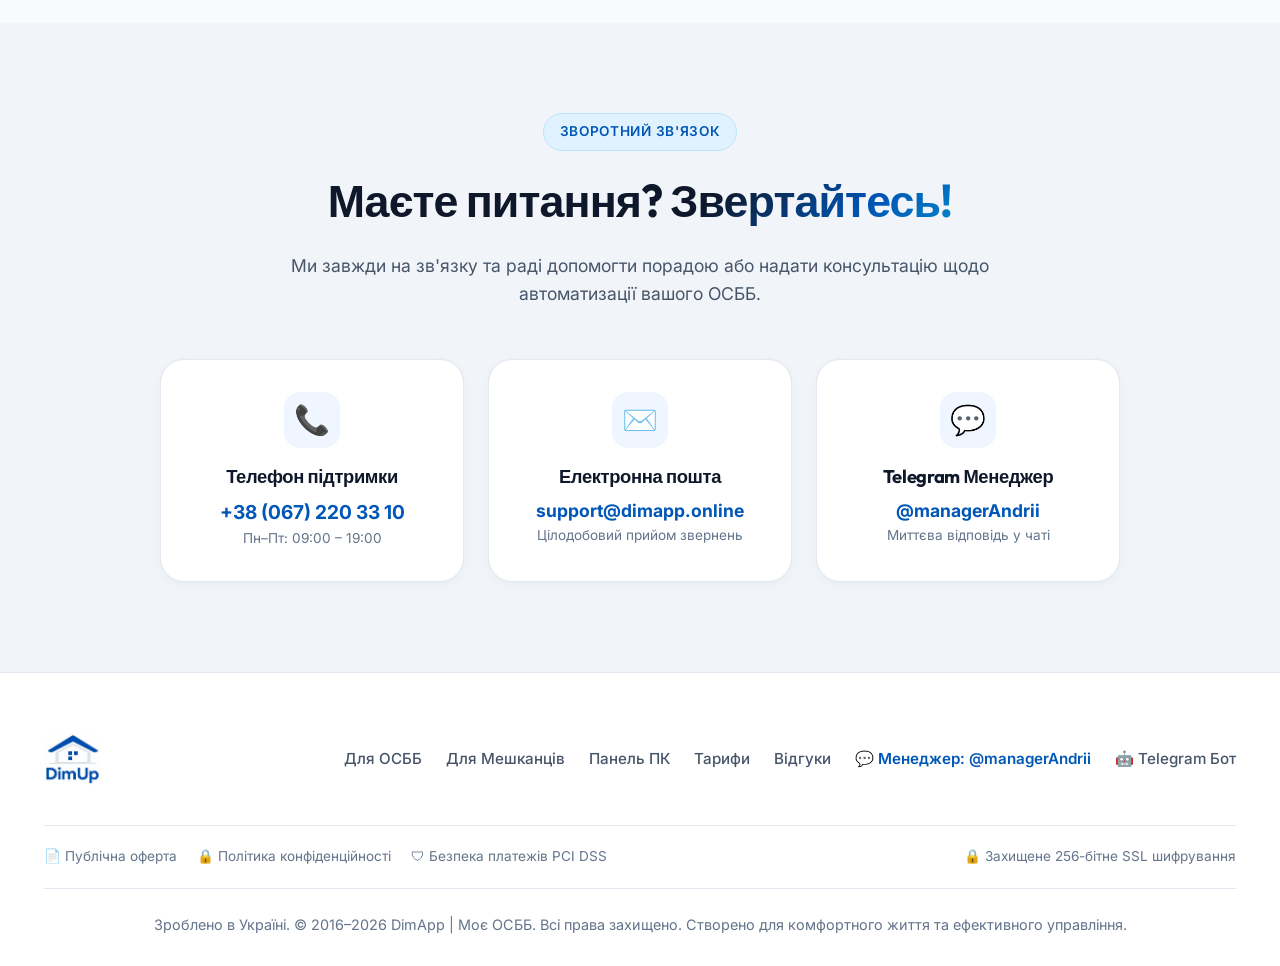
==== commit 6b9de57f: "Add partner banks, desktop UI mockup, debt recovery subsystem, coverage map and legal footer" ====
--- a/index.html
+++ b/index.html
@@ -31,15 +31,18 @@
         <li><a href="#osbb" class="nav-link">Для ОСББ</a></li>
         <li><a href="#residents" class="nav-link">Для Мешканців</a></li>
         <li><a href="#simulator" class="nav-link">Як Працює</a></li>
-        <li><a href="#marketplace" class="nav-link">Маркетплейс</a></li>
+        <li><a href="#desktop-ui" class="nav-link">Кабінет ПК</a></li>
         <li><a href="#pricing" class="nav-link">Ціна (100 грн)</a></li>
         <li><a href="#reviews" class="nav-link">Відгуки</a></li>
         <li><a href="#contacts" class="nav-link">Контакти</a></li>
       </ul>
 
       <div class="nav-actions">
-        <a href="https://t.me/me_DimApp_bot" target="_blank" class="btn btn-glass">
+        <a href="https://t.me/me_DimUp_bot" target="_blank" class="btn btn-glass">
           <span>🤖 Демо-Бот</span>
+        </a>
+        <a href="https://t.me/me_DimUp_bot" target="_blank" class="btn btn-glass" style="color: var(--primary); border-color: var(--primary);">
+          <span>🔑 Увійти</span>
         </a>
         <a href="#register" class="btn btn-primary">
           <span>⚡️ Підключити за 100 грн</span>
@@ -74,7 +77,7 @@
         <a href="#register" class="btn btn-primary btn-lg">
           <span>🚀 Зареєструвати ОСББ — 100 грн</span>
         </a>
-        <a href="https://t.me/me_DimApp_bot" target="_blank" class="btn btn-glass btn-lg">
+        <a href="https://t.me/me_DimUp_bot" target="_blank" class="btn btn-glass btn-lg">
           <span>🎮 Спробувати Демо-бота</span>
         </a>
       </div>
@@ -82,6 +85,18 @@
       <p style="margin-top: 14px; color: var(--text-muted); font-size: 0.95rem;">
         🎁 <b>До 2 місяців безкоштовного тестування!</b> Допоможемо налаштувати та ввести дані вашого будинку.
       </p>
+
+      <!-- Partners / Integrations Trust Bar -->
+      <div class="partners-bar">
+        <div class="partner-item"><span class="partner-item-icon">🏦</span> ПриватБанк</div>
+        <div class="partner-item"><span class="partner-item-icon">🐱</span> Monobank</div>
+        <div class="partner-item"><span class="partner-item-icon">🏛</span> Ощадбанк</div>
+        <div class="partner-item"><span class="partner-item-icon">💳</span> Visa & Mastercard</div>
+        <div class="partner-item"><span class="partner-item-icon">⚡️</span> LiqPay</div>
+        <div class="partner-item"><span class="partner-item-icon">📊</span> BAS Бухгалтерія</div>
+        <div class="partner-item"><span class="partner-item-icon">🇺🇦</span> Дія</div>
+      </div>
+
 
       <!-- Stats Bar (Similar to osbb.online) -->
       <div class="stats-grid">
@@ -195,9 +210,102 @@
           <h3 class="benefit-card-title">Робота з мешканцями та опитування</h3>
           <p class="benefit-card-desc">Надсилання повідомлень та рахунків у Telegram, Viber, SMS або на e-mail. Інформування співвласників через персональні кабінети та легітимні онлайн-голосування з кворумом за м².</p>
         </div>
+
+        <!-- 7 -->
+        <div class="benefit-card">
+          <div class="benefit-card-icon">⚖️</div>
+          <h3 class="benefit-card-title">Претензійна робота з боргами</h3>
+          <p class="benefit-card-desc">Автоматичний розрахунок пені, 3% річних та інфляційних нарахувань відповідно до законодавства України. Формування досудових вимог та пакету документів для суду в 1 клік.</p>
+        </div>
+
+        <!-- 8 -->
+        <div class="benefit-card">
+          <div class="benefit-card-icon">📦</div>
+          <h3 class="benefit-card-title">Паспортний стіл, склад та оренда</h3>
+          <p class="benefit-card-desc">Формування довідок про склад сім’ї, облік матеріалів (лампи, труби, інструменти) з актами списання для ревізійної комісії, а також облік оренди спільного майна (провайдери, реклама).</p>
+        </div>
+      </div>
+
+      <!-- Desktop UI Showcase (Workstation of Chairman & Accountant) -->
+      <div id="desktop-ui" class="desktop-mockup-wrapper">
+        <div class="desktop-browser-header">
+          <div class="browser-dots">
+            <div class="browser-dot dot-red"></div>
+            <div class="browser-dot dot-yellow"></div>
+            <div class="browser-dot dot-green"></div>
+          </div>
+          <div class="browser-address">https://dimapp.online/admin — Панель Управління ОСББ «Соборна 15»</div>
+        </div>
+
+        <div class="desktop-ui-body">
+          <div class="dash-top-metrics">
+            <div class="dash-metric-card">
+              <span style="font-size: 0.85rem; color: var(--text-dim);">💰 Баланс ОСББ на рахунку:</span>
+              <div class="dash-metric-val" style="color: var(--accent-emerald);">348 250 грн</div>
+            </div>
+            <div class="dash-metric-card">
+              <span style="font-size: 0.85rem; color: var(--text-dim);">📈 Збір внесків за жовтень:</span>
+              <div class="dash-metric-val" style="color: var(--primary);">98.4% (118/120)</div>
+            </div>
+            <div class="dash-metric-card">
+              <span style="font-size: 0.85rem; color: var(--text-dim);">🛠 Заявки мешканців:</span>
+              <div class="dash-metric-val" style="color: #f59e0b;">2 в роботі (майстер)</div>
+            </div>
+            <div class="dash-metric-card">
+              <span style="font-size: 0.85rem; color: var(--text-dim);">💧 Лічильники (передано):</span>
+              <div class="dash-metric-val" style="color: #6366f1;">114 квартир</div>
+            </div>
+          </div>
+
+          <div class="dash-table-wrap">
+            <table class="dash-table">
+              <thead>
+                <tr>
+                  <th>Кв. №</th>
+                  <th>Співвласник</th>
+                  <th>Площа (м²)</th>
+                  <th>Нараховано</th>
+                  <th>Оплачено</th>
+                  <th>Статус рахунку</th>
+                  <th>Остання дія</th>
+                </tr>
+              </thead>
+              <tbody>
+                <tr>
+                  <td><b>Кв. 42</b></td>
+                  <td>Ковальчук О. В.</td>
+                  <td>68.5 м²</td>
+                  <td>582.25 грн</td>
+                  <td>582.25 грн</td>
+                  <td><span class="badge-paid">✅ Оплачено (Monobank)</span></td>
+                  <td>Сплачено 05.10 в 1 клік</td>
+                </tr>
+                <tr>
+                  <td><b>Кв. 43</b></td>
+                  <td>Мельник С. І.</td>
+                  <td>84.2 м²</td>
+                  <td>715.70 грн</td>
+                  <td>0.00 грн</td>
+                  <td><span class="badge-debt">⚠️ Нагадування надіслано</span></td>
+                  <td>Telegram-сповіщення доставлено</td>
+                </tr>
+                <tr>
+                  <td><b>Кв. 44</b></td>
+                  <td>Бондаренко Т. М.</td>
+                  <td>52.0 м²</td>
+                  <td>442.00 грн</td>
+                  <td>442.00 грн</td>
+                  <td><span class="badge-paid">✅ Оплачено (Приват24)</span></td>
+                  <td>Показник лічильника води: 142 м³</td>
+                </tr>
+              </tbody>
+            </table>
+          </div>
+        </div>
       </div>
     </div>
   </section>
+
 
 
   <!-- Section 2: Convenient for Co-Owners & Residents (Зручно для співвласників) -->
@@ -679,7 +787,33 @@
               <div class="review-author-name">ОСББ «Маршала Жукова 65»</div>
               <div class="review-author-city">м. Одеса (144 квартири)</div>
             </div>
-          </div>
+      </div>
+
+      <!-- Ukraine Coverage Map / Cities Tag Cloud -->
+      <div class="ukraine-coverage-box">
+        <div style="text-align: center;">
+          <div class="badge badge-cyan" style="margin-bottom: 12px;">Географія Довіри</div>
+          <h3 style="font-size: 1.8rem; font-family: var(--font-heading); margin-bottom: 8px;">
+            Наші користувачі в містах України
+          </h3>
+          <p style="color: var(--text-muted); font-size: 0.95rem;">
+            Понад 350 об’єднань та комплексів по всій країні щодня автоматизують життя своїх будинків за допомогою DimApp.
+          </p>
+        </div>
+
+        <div class="cities-tags-grid">
+          <div class="city-tag">📍 Київ (140+ будинків)</div>
+          <div class="city-tag">📍 Львів (65+ будинків)</div>
+          <div class="city-tag">📍 Дніпро (42 будинки)</div>
+          <div class="city-tag">📍 Одеса (38 будинків)</div>
+          <div class="city-tag">📍 Харків (25 будинків)</div>
+          <div class="city-tag">📍 Вінниця (18 будинків)</div>
+          <div class="city-tag">📍 Івано-Франківськ (15 будинків)</div>
+          <div class="city-tag">📍 Полтава (12 будинків)</div>
+          <div class="city-tag">📍 Запоріжжя (10 будинків)</div>
+          <div class="city-tag">📍 Тернопіль (8 будинків)</div>
+          <div class="city-tag">📍 Луцьк (8 будинків)</div>
+          <div class="city-tag">📍 Хмельницький (7 будинків)</div>
         </div>
       </div>
     </div>
@@ -868,17 +1002,31 @@
         <div style="display: flex; gap: 24px; flex-wrap: wrap; align-items: center;">
           <a href="#osbb" class="nav-link">Для ОСББ</a>
           <a href="#residents" class="nav-link">Для Мешканців</a>
+          <a href="#desktop-ui" class="nav-link">Панель ПК</a>
           <a href="#pricing" class="nav-link">Тарифи</a>
           <a href="#reviews" class="nav-link">Відгуки</a>
           <a href="https://t.me/managerAndrii" target="_blank" class="nav-link" style="color: var(--primary); font-weight: 600;">💬 Менеджер: @managerAndrii</a>
-          <a href="https://t.me/me_DimApp_bot" target="_blank" class="nav-link">🤖 Telegram Бот</a>
-        </div>
-      </div>
+          <a href="https://t.me/me_DimUp_bot" target="_blank" class="nav-link">🤖 Telegram Бот</a>
+        </div>
+      </div>
+
+      <div style="display: flex; justify-content: space-between; align-items: center; flex-wrap: wrap; gap: 16px; padding: 20px 0; border-top: 1px solid var(--border-light); font-size: 0.85rem; color: var(--text-dim);">
+        <div style="display: flex; gap: 20px; flex-wrap: wrap;">
+          <a href="#faq" style="color: var(--text-dim); text-decoration: none;">📄 Публічна оферта</a>
+          <a href="#faq" style="color: var(--text-dim); text-decoration: none;">🔒 Політика конфіденційності</a>
+          <a href="#faq" style="color: var(--text-dim); text-decoration: none;">🛡 Безпека платежів PCI DSS</a>
+        </div>
+        <div>
+          <span>🔒 Захищене 256-бітне SSL шифрування</span>
+        </div>
+      </div>
+
       <div class="footer-bottom">
         <p>Зроблено в Україні. © 2016–2026 DimApp | Моє ОСББ. Всі права захищено. Створено для комфортного життя та ефективного управління.</p>
       </div>
     </div>
   </footer>
+
 
   <!-- Scripts -->
   <script src="./app/webapp/static/js/landing.js"></script>
--- a/app/webapp/static/css/landing.css
+++ b/app/webapp/static/css/landing.css
@@ -1488,4 +1488,199 @@
   line-height: 1.4;
 }
 
-
+/* ══════════════════════════════════════════════════════════════════
+   HIGH-TRUST MODULES: PARTNERS, DESKTOP WORKSPACE & PRO SUBSYSTEMS
+   ══════════════════════════════════════════════════════════════════ */
+
+/* Partners Bar */
+.partners-bar {
+  margin: 40px auto 0;
+  padding: 24px;
+  background: #ffffff;
+  border: 1px solid var(--border-light);
+  border-radius: var(--radius-lg);
+  box-shadow: var(--shadow-sm);
+  display: flex;
+  align-items: center;
+  justify-content: space-around;
+  flex-wrap: wrap;
+  gap: 20px;
+}
+
+.partner-item {
+  display: flex;
+  align-items: center;
+  gap: 8px;
+  font-weight: 700;
+  font-size: 1.05rem;
+  color: var(--text-muted);
+  font-family: var(--font-heading);
+}
+
+.partner-item-icon {
+  font-size: 1.4rem;
+}
+
+/* Desktop UI Mockup */
+.desktop-mockup-wrapper {
+  background: #ffffff;
+  border: 1px solid var(--border-light);
+  border-radius: var(--radius-xl);
+  box-shadow: var(--shadow-lg);
+  overflow: hidden;
+  margin-top: 40px;
+}
+
+.desktop-browser-header {
+  background: #f1f5f9;
+  border-bottom: 1px solid var(--border-light);
+  padding: 12px 20px;
+  display: flex;
+  align-items: center;
+  gap: 16px;
+}
+
+.browser-dots {
+  display: flex;
+  gap: 6px;
+}
+
+.browser-dot {
+  width: 12px;
+  height: 12px;
+  border-radius: 50%;
+}
+
+.dot-red { background: #ef4444; }
+.dot-yellow { background: #f59e0b; }
+.dot-green { background: #10b981; }
+
+.browser-address {
+  background: #ffffff;
+  border: 1px solid var(--border-light);
+  border-radius: 6px;
+  padding: 4px 14px;
+  font-size: 0.85rem;
+  color: var(--text-dim);
+  flex: 1;
+  max-width: 480px;
+}
+
+.desktop-ui-body {
+  padding: 30px;
+  background: #f8fafc;
+}
+
+.dash-top-metrics {
+  display: grid;
+  grid-template-columns: repeat(4, 1fr);
+  gap: 16px;
+  margin-bottom: 24px;
+}
+
+@media (max-width: 800px) {
+  .dash-top-metrics {
+    grid-template-columns: repeat(2, 1fr);
+  }
+}
+
+.dash-metric-card {
+  background: #ffffff;
+  border: 1px solid var(--border-light);
+  border-radius: var(--radius-md);
+  padding: 16px 20px;
+}
+
+.dash-metric-val {
+  font-size: 1.6rem;
+  font-weight: 800;
+  font-family: var(--font-heading);
+  margin-top: 4px;
+}
+
+.dash-table-wrap {
+  background: #ffffff;
+  border: 1px solid var(--border-light);
+  border-radius: var(--radius-md);
+  overflow-x: auto;
+}
+
+.dash-table {
+  width: 100%;
+  border-collapse: collapse;
+  text-align: left;
+  font-size: 0.9rem;
+}
+
+.dash-table th {
+  background: #f8fafc;
+  padding: 12px 16px;
+  border-bottom: 1px solid var(--border-light);
+  color: var(--text-dim);
+  font-weight: 600;
+}
+
+.dash-table td {
+  padding: 12px 16px;
+  border-bottom: 1px solid var(--border-light);
+  color: var(--text-main);
+}
+
+.badge-paid {
+  background: #ecfdf5;
+  color: #065f46;
+  padding: 4px 10px;
+  border-radius: 999px;
+  font-size: 0.8rem;
+  font-weight: 700;
+}
+
+.badge-debt {
+  background: #fef2f2;
+  color: #991b1b;
+  padding: 4px 10px;
+  border-radius: 999px;
+  font-size: 0.8rem;
+  font-weight: 700;
+}
+
+/* Ukraine Coverage Grid */
+.ukraine-coverage-box {
+  background: #ffffff;
+  border: 1px solid var(--border-light);
+  border-radius: var(--radius-xl);
+  padding: 40px;
+  margin-top: 40px;
+  box-shadow: var(--shadow-md);
+}
+
+.cities-tags-grid {
+  display: flex;
+  flex-wrap: wrap;
+  gap: 12px;
+  justify-content: center;
+  margin-top: 24px;
+}
+
+.city-tag {
+  background: var(--primary-light);
+  color: var(--primary);
+  border: 1px solid rgba(0, 87, 183, 0.15);
+  padding: 8px 18px;
+  border-radius: 999px;
+  font-weight: 600;
+  font-size: 0.95rem;
+  display: inline-flex;
+  align-items: center;
+  gap: 6px;
+  transition: var(--transition);
+}
+
+.city-tag:hover {
+  background: var(--primary);
+  color: #ffffff;
+  transform: translateY(-2px);
+}
+
+
+
